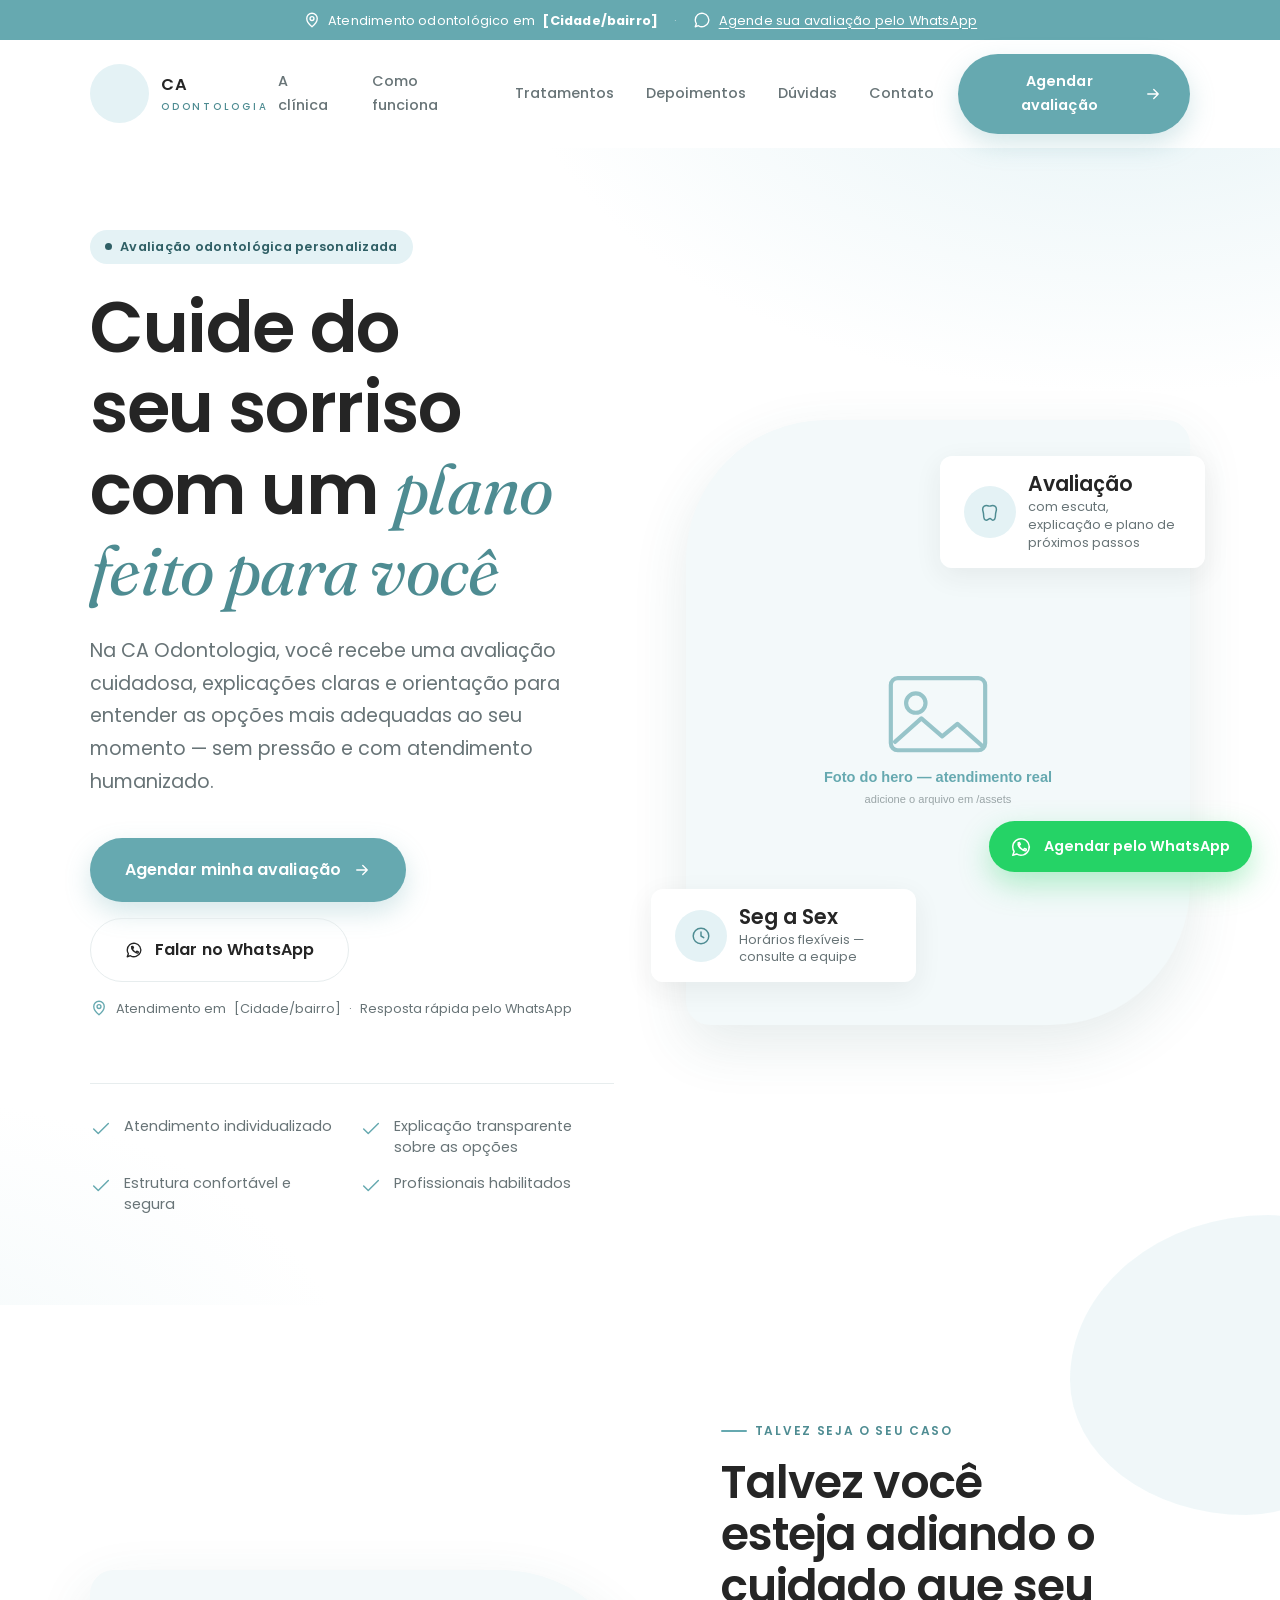
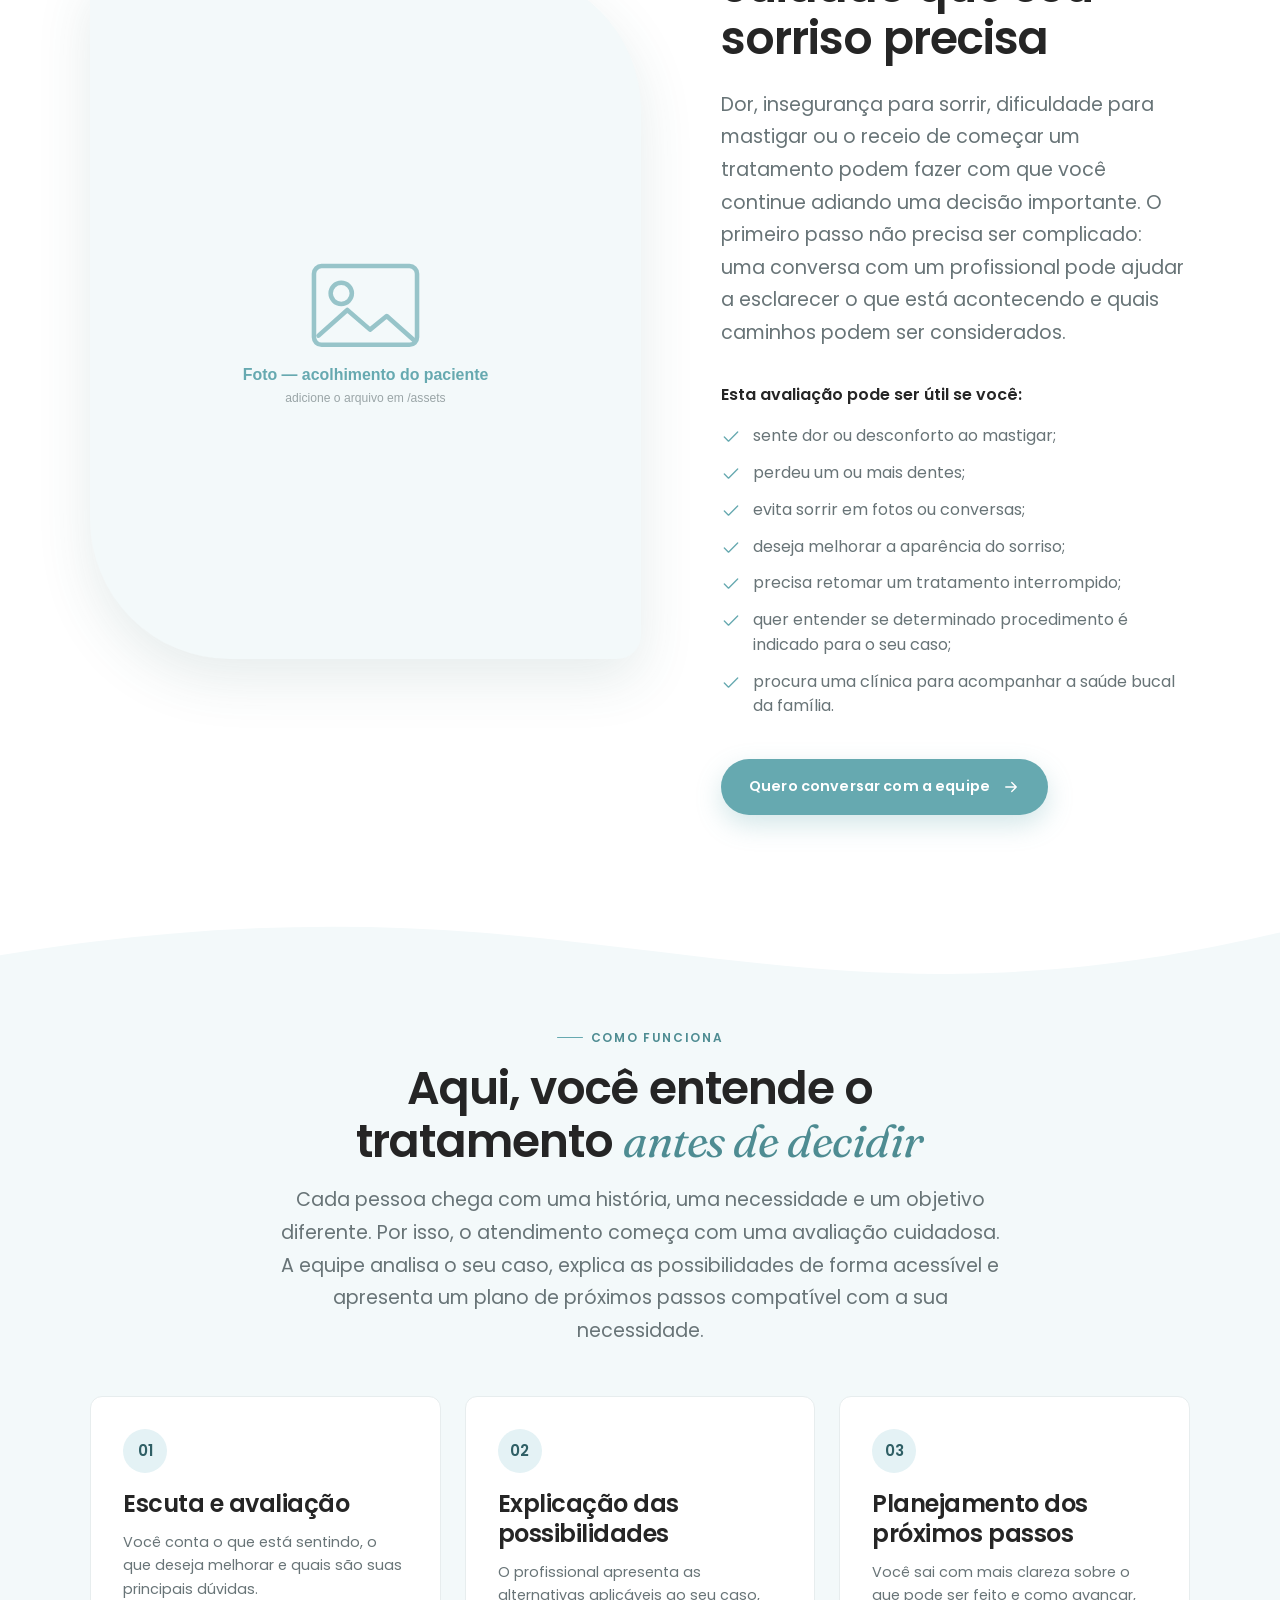
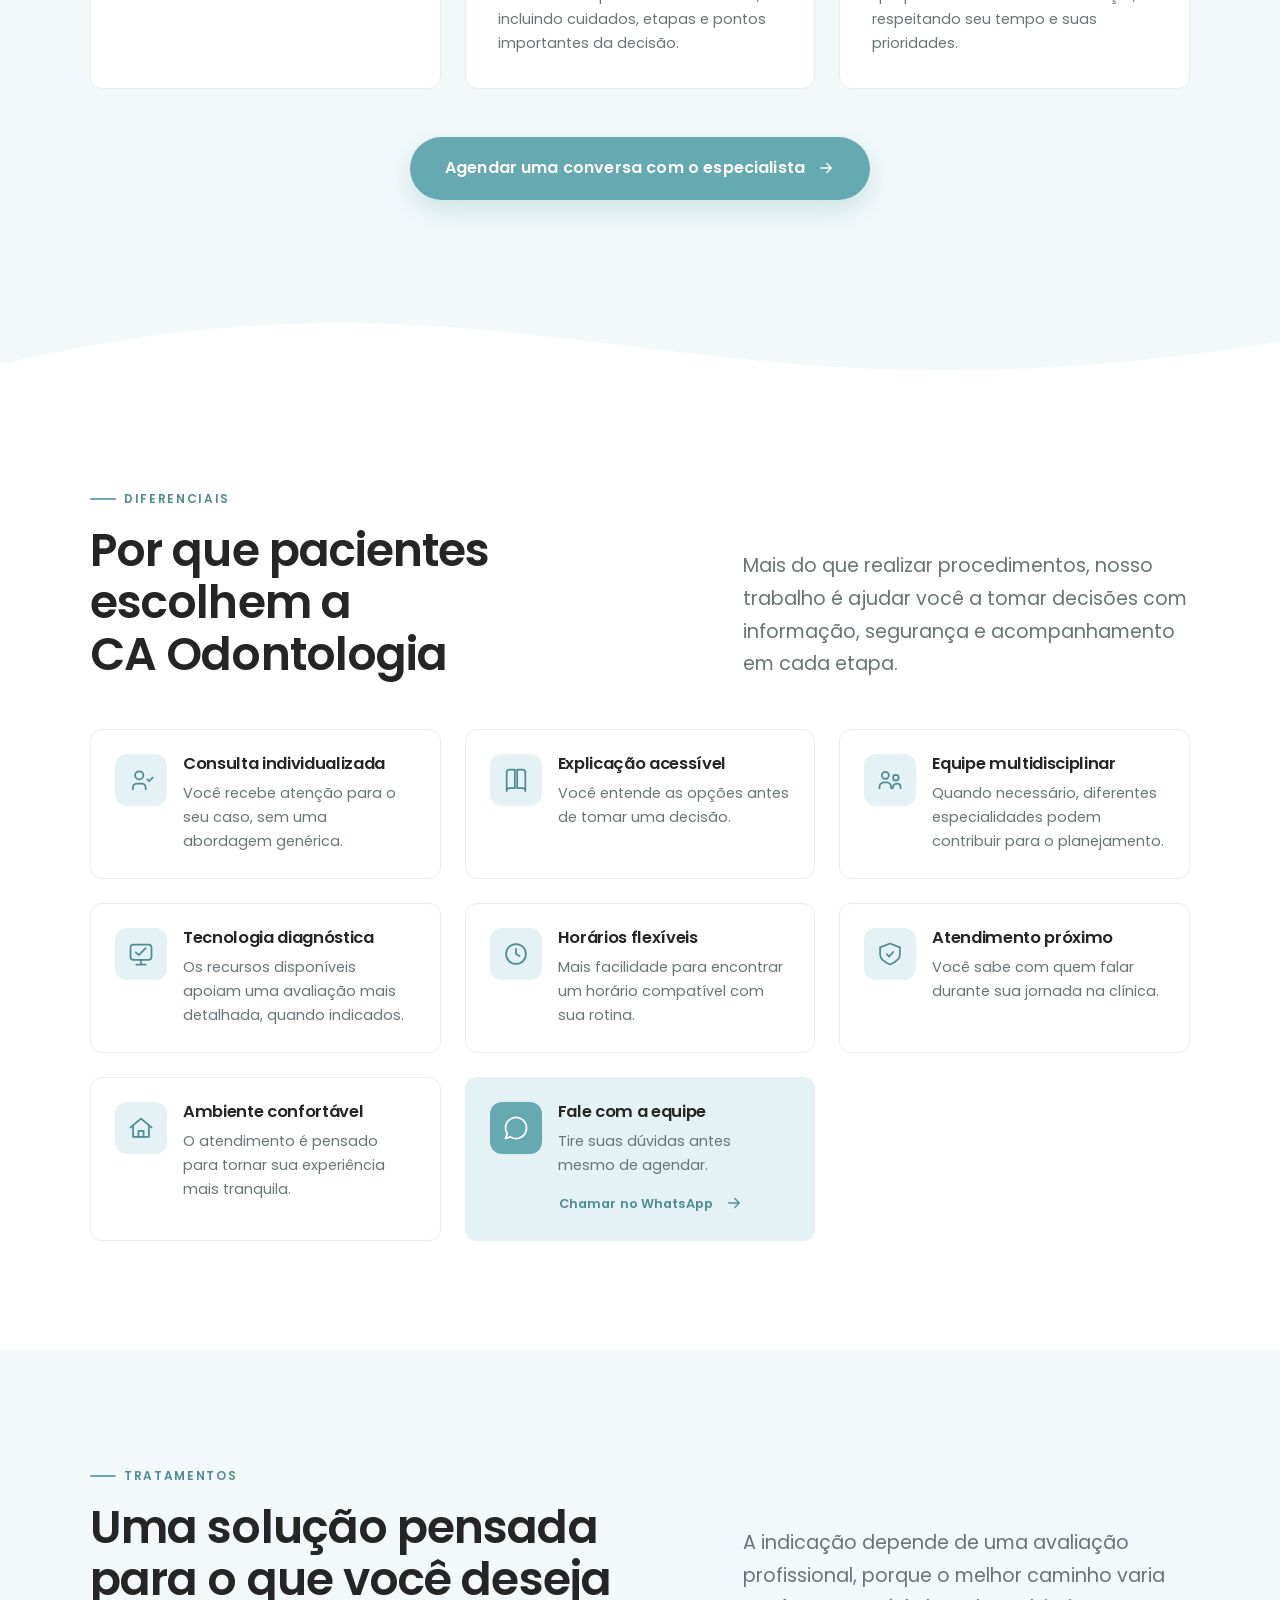
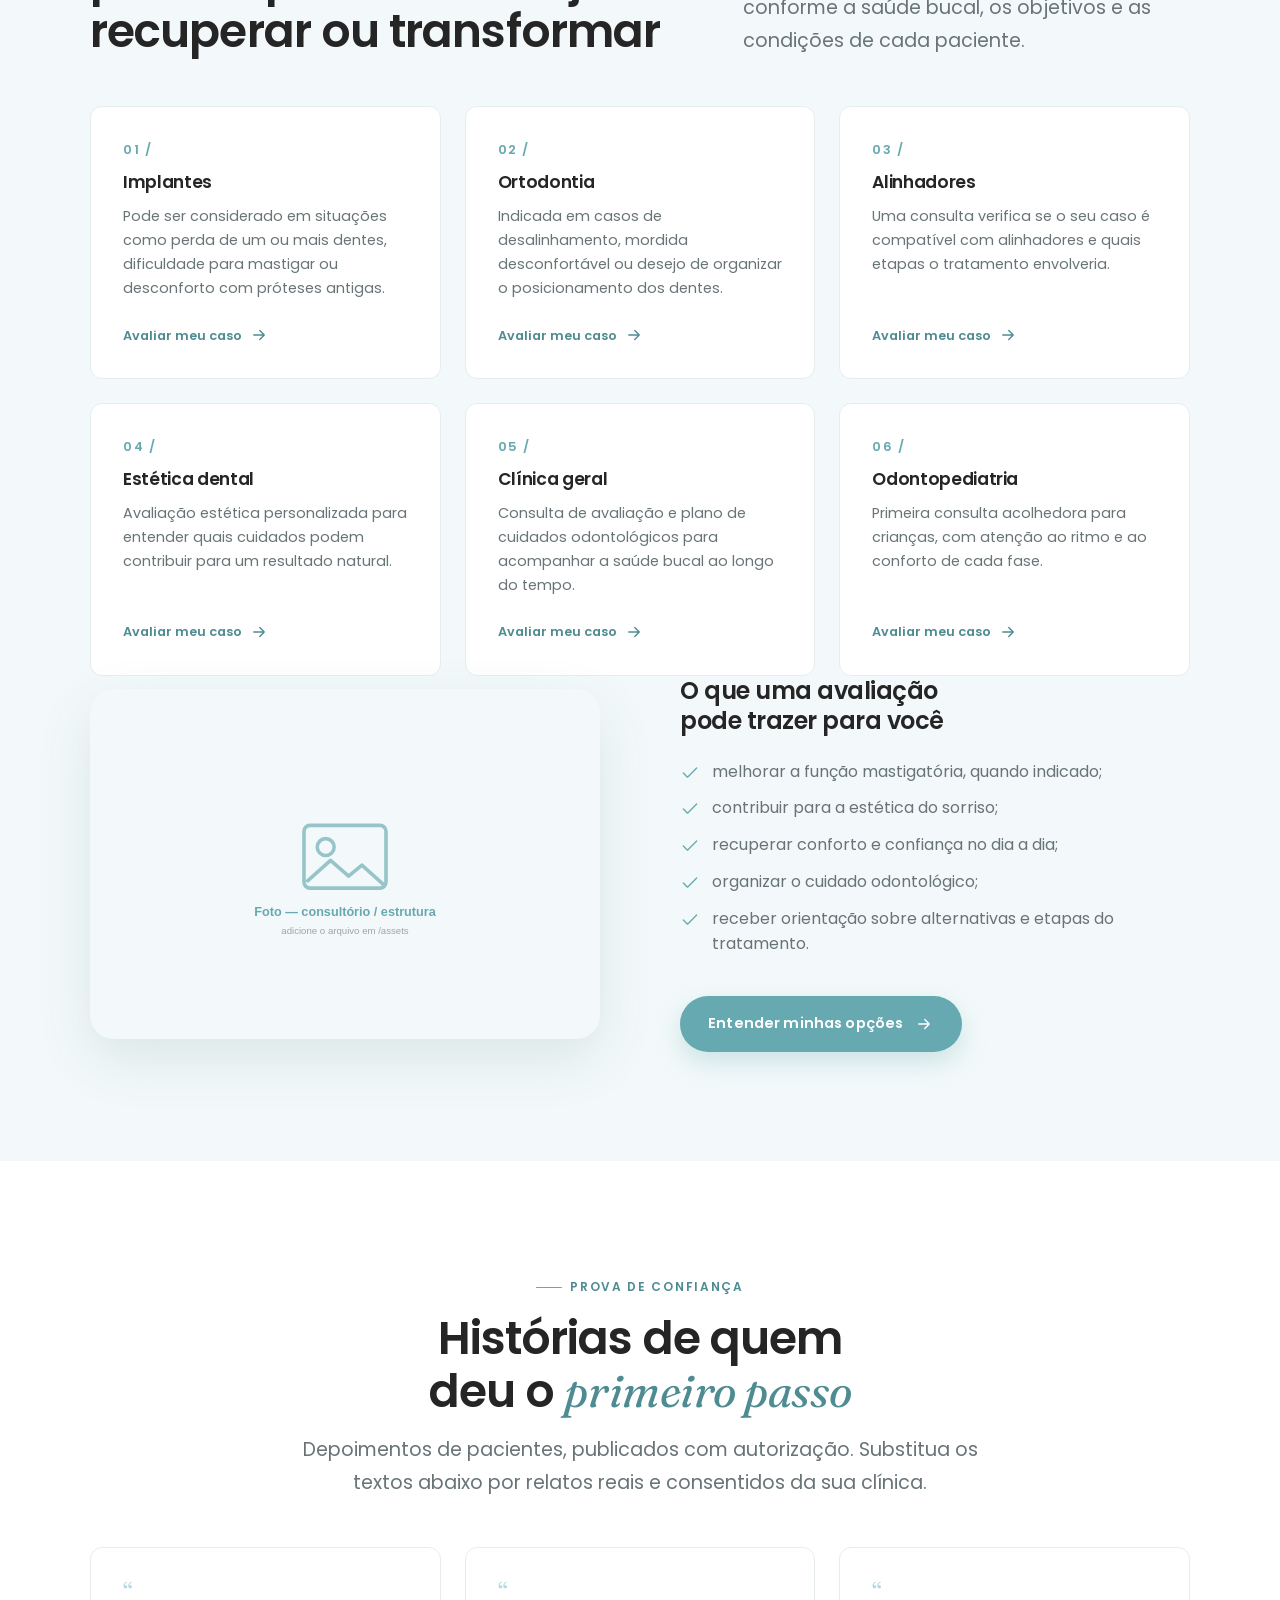
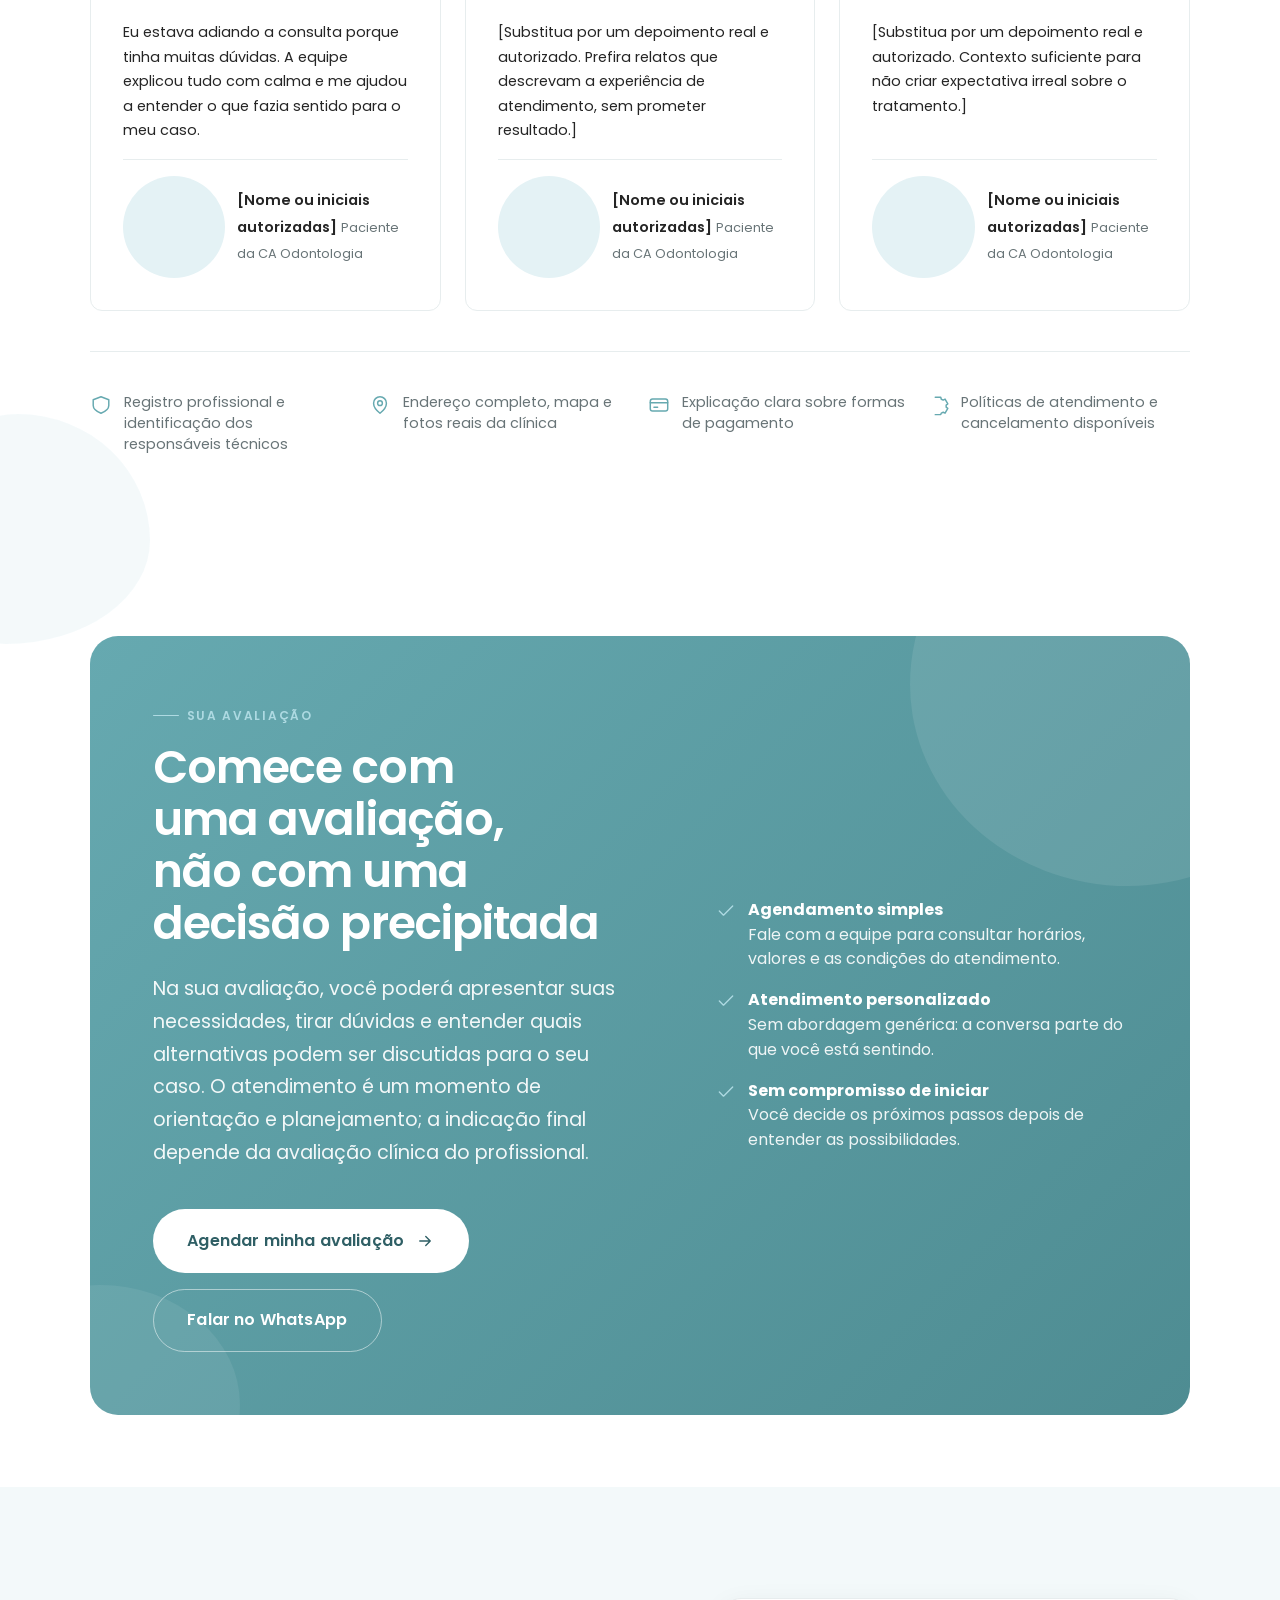
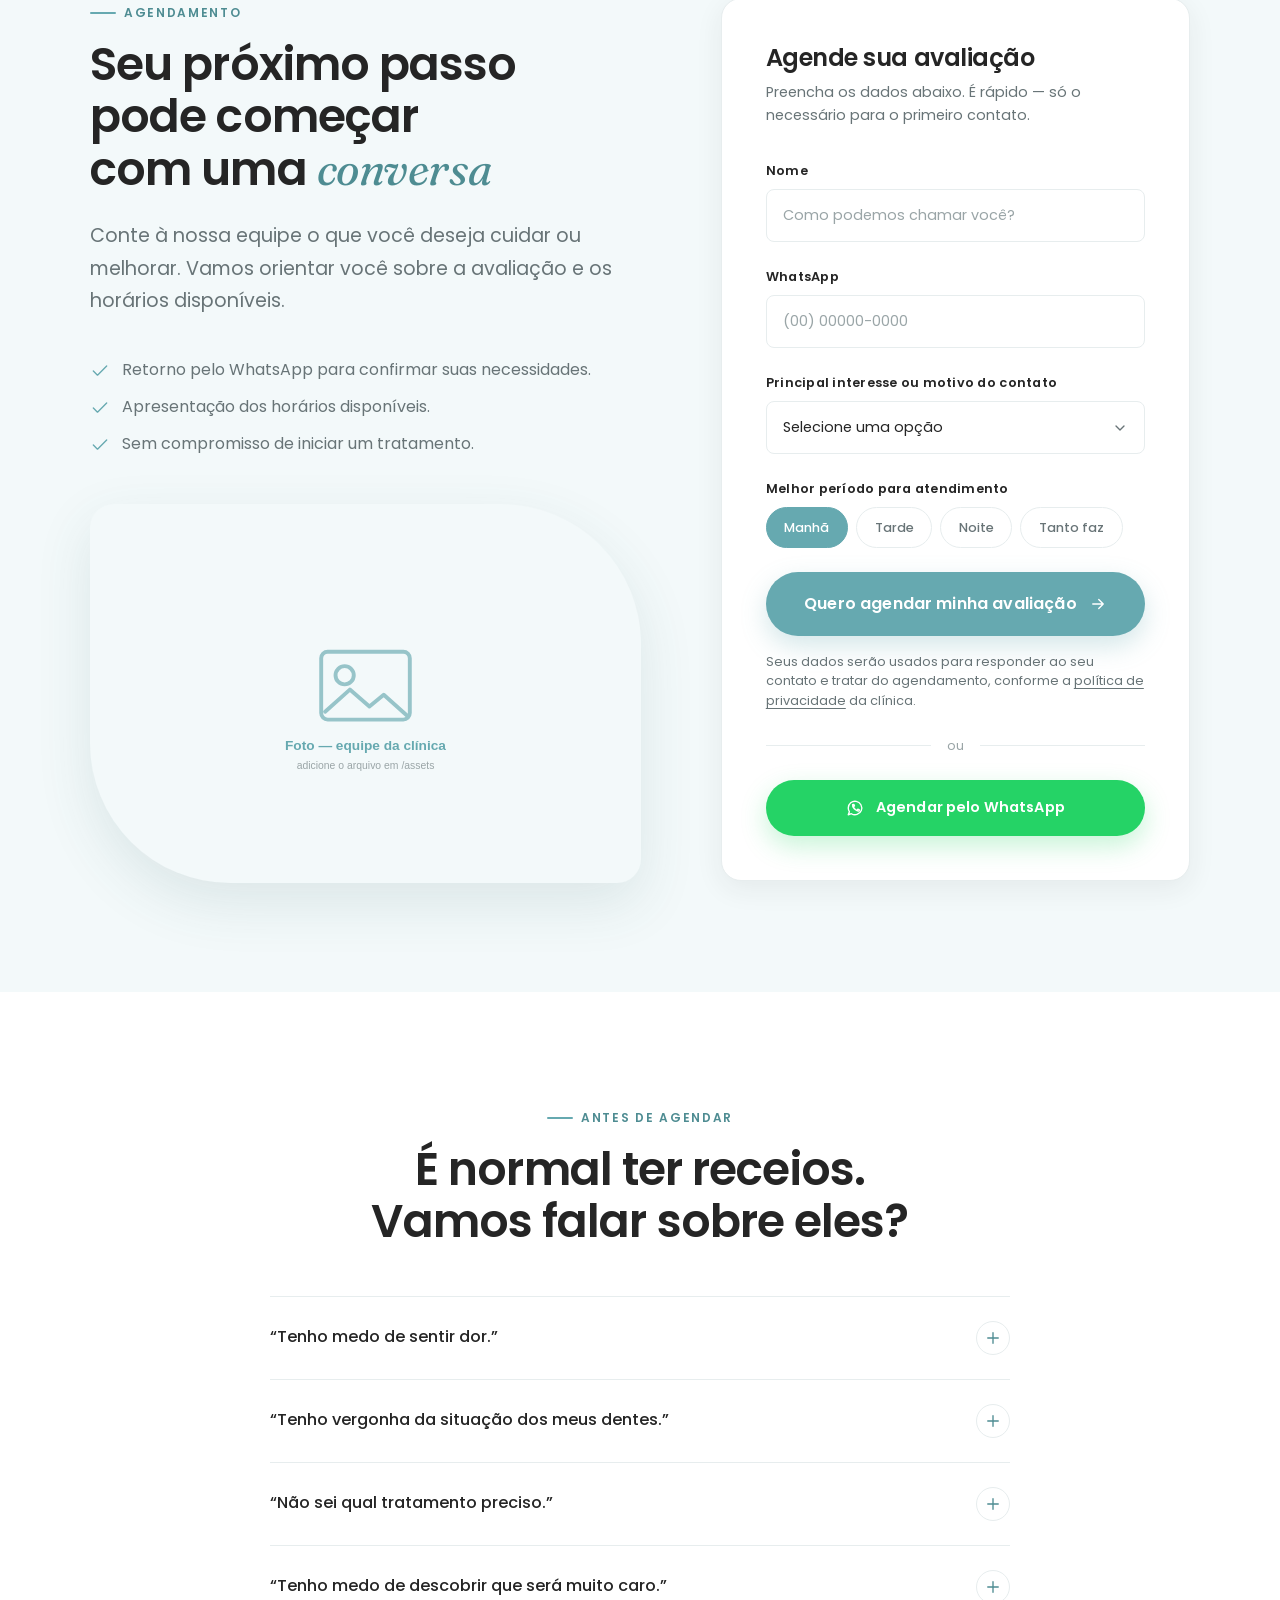
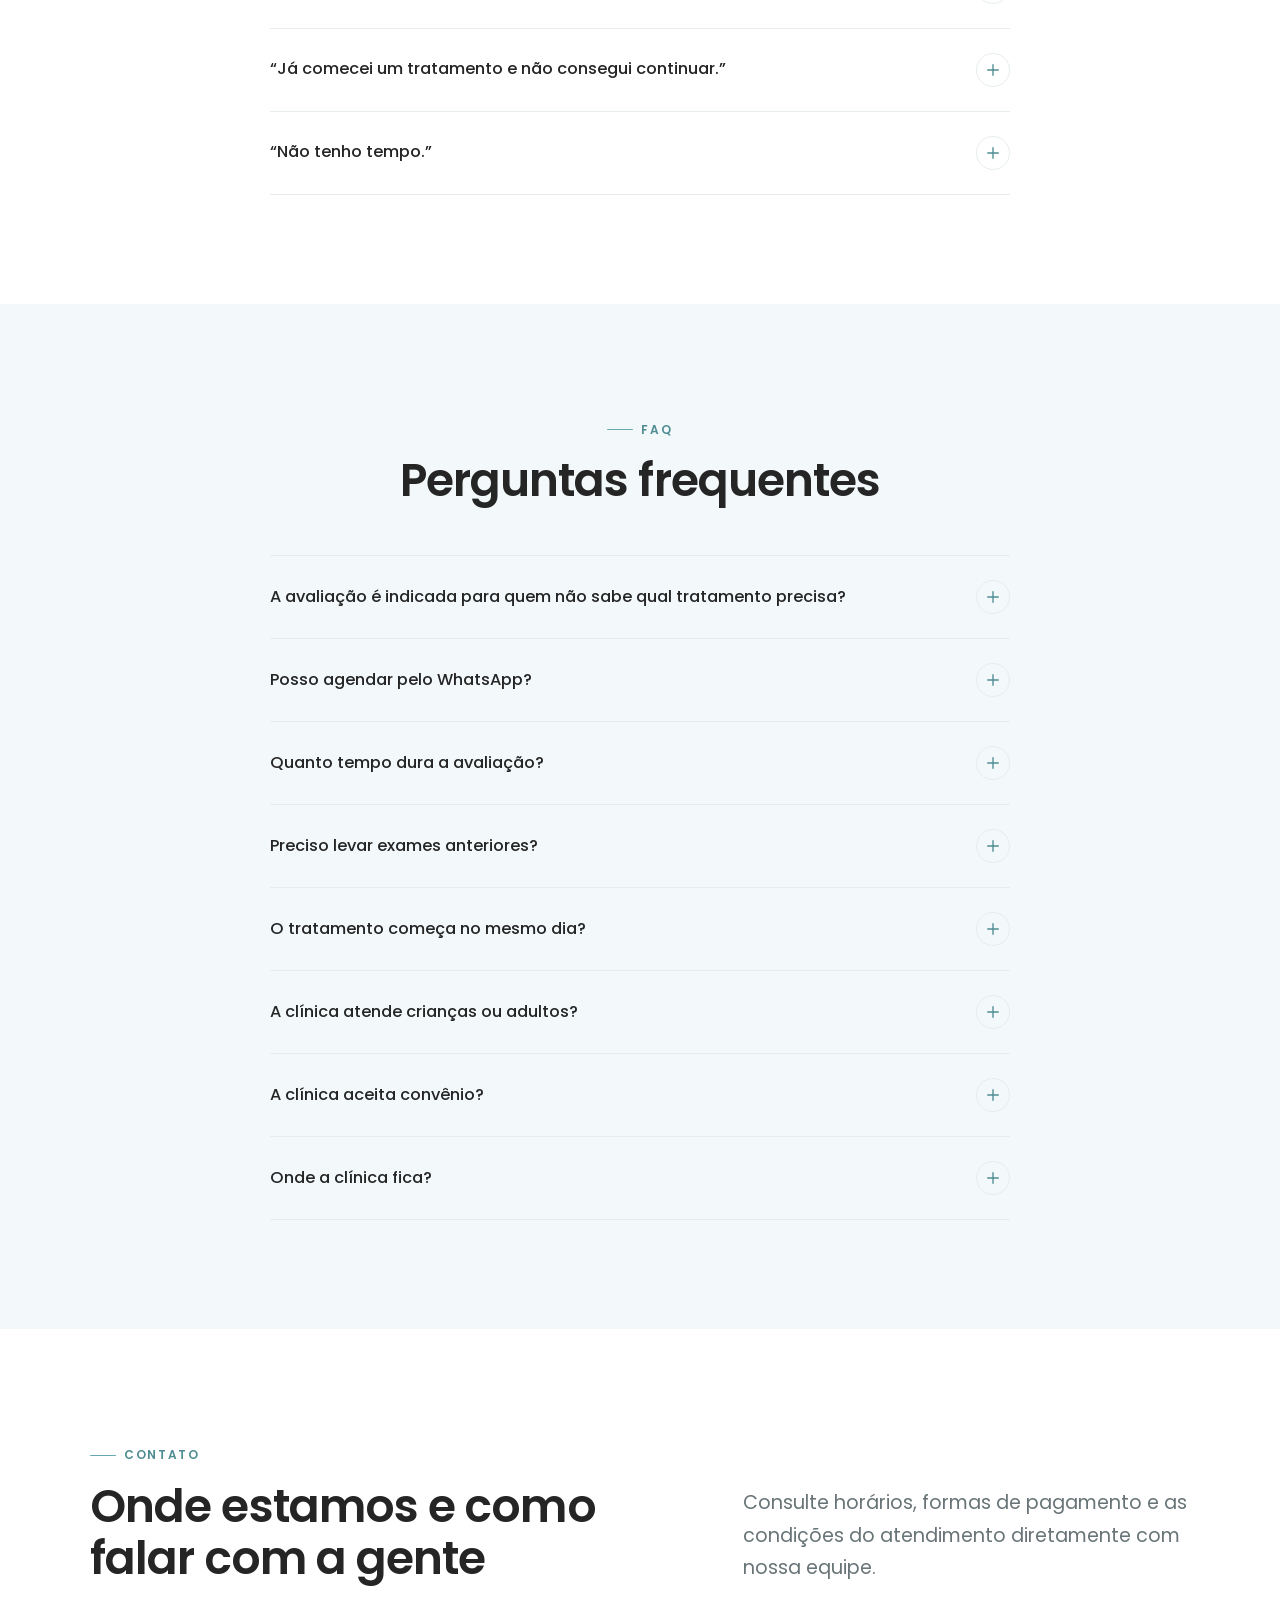
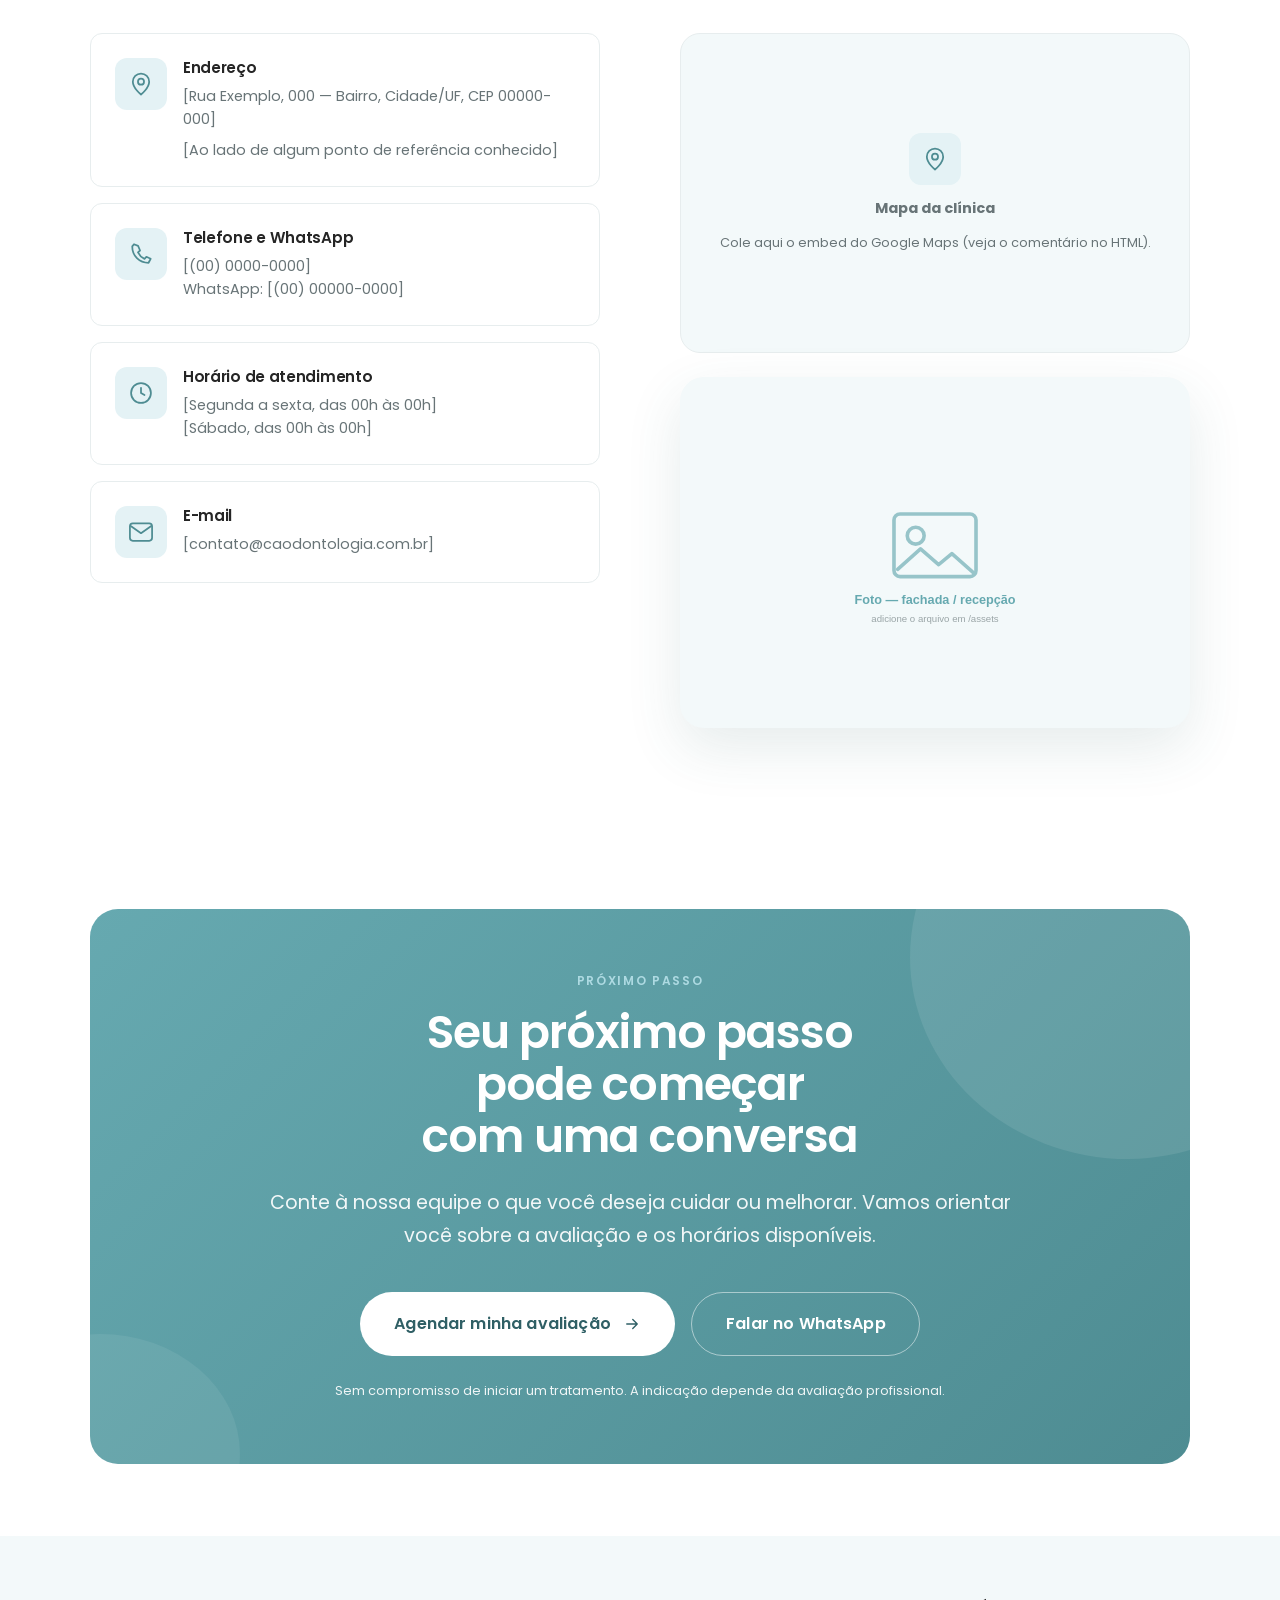
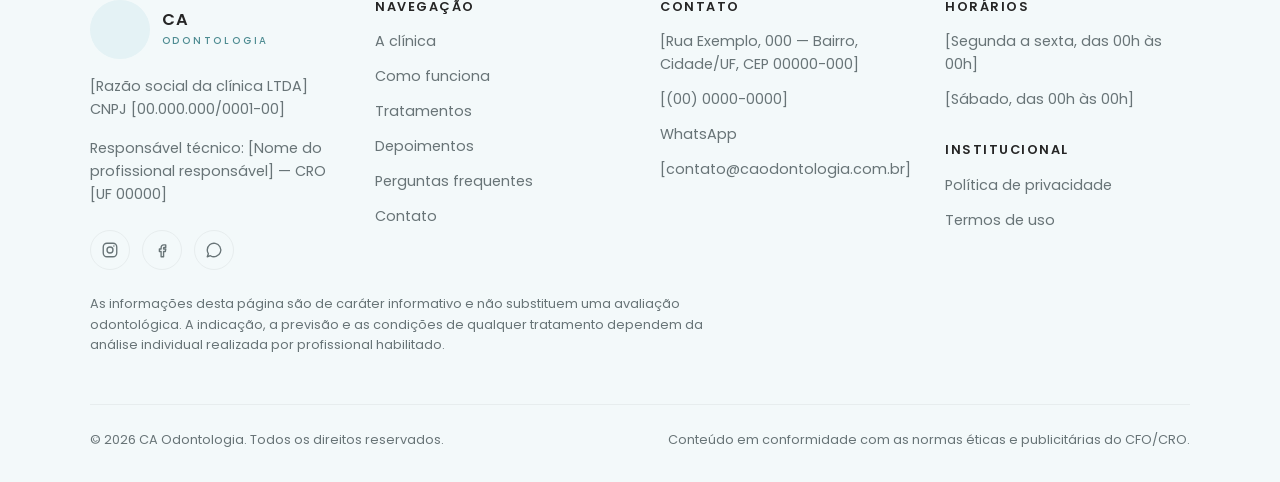
==== index.html @ b7106123 "Cria landing page da CA Odontologia com design system turquesa Landing page de conversão em HTML, CS" ====
<!DOCTYPE html>
<html lang="pt-BR">
<head>
<meta charset="UTF-8">
<meta name="viewport" content="width=device-width, initial-scale=1">
<title>CA Odontologia · Agende sua avaliação odontológica personalizada</title>
<meta name="description" content="Avaliação odontológica personalizada na CA Odontologia. Você recebe explicações claras sobre as possibilidades de tratamento e orientação para os próximos passos, sem pressão e com atendimento humanizado.">
<meta name="theme-color" content="#66A9B0">
<link rel="canonical" href="https://www.caodontologia.com.br/">

<!-- Open Graph -->
<meta property="og:type" content="website">
<meta property="og:locale" content="pt_BR">
<meta property="og:title" content="CA Odontologia · Agende sua avaliação">
<meta property="og:description" content="Uma avaliação cuidadosa, explicações claras e orientação para entender as opções mais adequadas ao seu momento.">
<meta property="og:image" content="assets/img/og-imagem.jpg">

<!-- Ícones do site -->
<link rel="icon" href="assets/logo/favicon.svg" type="image/svg+xml">
<link rel="apple-touch-icon" href="assets/logo/apple-touch-icon.png">

<!-- Tipografia -->
<link rel="preconnect" href="https://fonts.googleapis.com">
<link rel="preconnect" href="https://fonts.gstatic.com" crossorigin>
<link href="https://fonts.googleapis.com/css2?family=Poppins:wght@300;400;500;600;700&family=Fraunces:ital,opsz,wght@1,9..144,300;1,9..144,400&display=swap" rel="stylesheet">

<link rel="stylesheet" href="css/style.css">
</head>
<body>

<a class="sr-only" href="#conteudo">Pular para o conteúdo</a>

<!-- ==========================================================================
     1. BARRA SUPERIOR DE CONFIANÇA
     ========================================================================== -->
<div class="topbar">
  <div class="container topbar__inner">
    <span class="topbar__item">
      <svg class="icon icon--sm" viewBox="0 0 24 24" aria-hidden="true"><path d="M12 21s7-5.6 7-11a7 7 0 1 0-14 0c0 5.4 7 11 7 11Z"/><circle cx="12" cy="10" r="2.6"/></svg>
      Atendimento odontológico em <strong data-cfg="cidade">[Cidade/bairro]</strong>
    </span>
    <span class="topbar__sep" aria-hidden="true">·</span>
    <span class="topbar__item">
      <svg class="icon icon--sm" viewBox="0 0 24 24" aria-hidden="true"><path d="M3 12a9 9 0 1 1 4.2 7.6L3 21l1.5-4.1A8.9 8.9 0 0 1 3 12Z"/></svg>
      <a data-cfg-href="whatsapp" href="#agendar">Agende sua avaliação pelo WhatsApp</a>
    </span>
  </div>
</div>

<!-- ==========================================================================
     2. HEADER
     ========================================================================== -->
<header class="header" id="topo">
  <div class="container header__inner">
    <a class="brand" href="#topo" aria-label="CA Odontologia — início">
      <img class="brand__mark" src="assets/logo/logo-ca-odontologia.png" alt="" width="46" height="46" data-ph="Logo">
      <span>
        <span class="brand__name">CA</span>
        <span class="brand__tag">Odontologia</span>
      </span>
    </a>

    <nav class="nav" aria-label="Navegação principal">
      <a href="#a-clinica">A clínica</a>
      <a href="#como-funciona">Como funciona</a>
      <a href="#tratamentos">Tratamentos</a>
      <a href="#depoimentos">Depoimentos</a>
      <a href="#duvidas">Dúvidas</a>
      <a href="#contato">Contato</a>
    </nav>

    <div class="header__actions">
      <a class="btn btn--primary header__cta" href="#agendar">
        Agendar avaliação
        <svg class="icon icon--sm" viewBox="0 0 24 24" aria-hidden="true"><path d="M5 12h14M13 6l6 6-6 6"/></svg>
      </a>
      <button class="burger" type="button" aria-label="Abrir menu" aria-expanded="false" aria-controls="menu-mobile" data-menu-open>
        <svg class="icon" viewBox="0 0 24 24" aria-hidden="true"><path d="M4 7h16M4 12h16M4 17h11"/></svg>
      </button>
    </div>
  </div>
</header>

<!-- Menu mobile -->
<div class="mobile-menu" id="menu-mobile" role="dialog" aria-modal="true" aria-label="Menu de navegação">
  <div class="mobile-menu__top">
    <span class="brand">
      <img class="brand__mark" src="assets/logo/logo-ca-odontologia.png" alt="" width="46" height="46" data-ph="Logo">
      <span>
        <span class="brand__name">CA</span>
        <span class="brand__tag">Odontologia</span>
      </span>
    </span>
    <button class="mobile-menu__close" type="button" aria-label="Fechar menu" data-menu-close>
      <svg class="icon" viewBox="0 0 24 24" aria-hidden="true"><path d="M6 6l12 12M18 6L6 18"/></svg>
    </button>
  </div>
  <nav aria-label="Navegação mobile">
    <a href="#a-clinica">A clínica</a>
    <a href="#como-funciona">Como funciona</a>
    <a href="#tratamentos">Tratamentos</a>
    <a href="#depoimentos">Depoimentos</a>
    <a href="#duvidas">Dúvidas</a>
    <a href="#contato">Contato</a>
  </nav>
  <div class="mobile-menu__foot">
    <a class="btn btn--primary btn--block" href="#agendar">Agendar minha avaliação</a>
    <a class="btn btn--outline btn--block" data-cfg-href="whatsapp" href="#">Falar no WhatsApp</a>
  </div>
</div>

<main id="conteudo">

<!-- ==========================================================================
     3. HERO
     ========================================================================== -->
<section class="hero">
  <div class="hero__bg" aria-hidden="true"></div>
  <div class="container">
    <div class="hero__grid">

      <div class="hero__copy" data-reveal>
        <span class="pill">
          <span class="pill__dot" aria-hidden="true"></span>
          Avaliação odontológica personalizada
        </span>

        <h1 style="margin-top:var(--sp-5)">
          Cuide do seu sorriso com um <span class="editorial accent">plano feito para você</span>
        </h1>

        <p class="lead hero__sub">
          Na CA Odontologia, você recebe uma avaliação cuidadosa, explicações claras e
          orientação para entender as opções mais adequadas ao seu momento — sem pressão
          e com atendimento humanizado.
        </p>

        <div class="btn-row hero__actions">
          <a class="btn btn--primary btn--lg" href="#agendar">
            Agendar minha avaliação
            <svg class="icon icon--sm" viewBox="0 0 24 24" aria-hidden="true"><path d="M5 12h14M13 6l6 6-6 6"/></svg>
          </a>
          <a class="btn btn--outline btn--lg" data-cfg-href="whatsapp" href="#">
            <svg class="icon icon--sm" viewBox="0 0 24 24" aria-hidden="true"><path d="M3 12a9 9 0 1 1 4.2 7.6L3 21l1.5-4.1A8.9 8.9 0 0 1 3 12Z"/><path d="M8.8 9.2c.3 2.4 3.6 5.7 6 6l1-1.6 2 .9-.4 1.6c-2.9.6-7.7-3.1-8.6-8.6l1.6-.4.9 2-1 1.1"/></svg>
            Falar no WhatsApp
          </a>
        </div>

        <p class="hero__micro">
          <svg class="icon icon--sm" viewBox="0 0 24 24" aria-hidden="true" style="color:var(--c-primary)"><path d="M12 21s7-5.6 7-11a7 7 0 1 0-14 0c0 5.4 7 11 7 11Z"/><circle cx="12" cy="10" r="2.6"/></svg>
          Atendimento em <span data-cfg="cidade">[Cidade/bairro]</span>
          <span aria-hidden="true">·</span>
          Resposta rápida pelo WhatsApp
        </p>

        <ul class="hero__support">
          <li>
            <svg class="icon" viewBox="0 0 24 24" aria-hidden="true"><path d="M20 6 9 17l-5-5"/></svg>
            Atendimento individualizado
          </li>
          <li>
            <svg class="icon" viewBox="0 0 24 24" aria-hidden="true"><path d="M20 6 9 17l-5-5"/></svg>
            Explicação transparente sobre as opções
          </li>
          <li>
            <svg class="icon" viewBox="0 0 24 24" aria-hidden="true"><path d="M20 6 9 17l-5-5"/></svg>
            Estrutura confortável e segura
          </li>
          <li>
            <svg class="icon" viewBox="0 0 24 24" aria-hidden="true"><path d="M20 6 9 17l-5-5"/></svg>
            Profissionais habilitados
          </li>
        </ul>
      </div>

      <div class="hero__media" data-reveal>
        <figure class="photo-card photo-card--organic" style="margin:0">
          <img src="assets/img/hero-atendimento.jpg" alt="Profissional da CA Odontologia durante um atendimento acolhedor" data-ph="Foto do hero — atendimento real" width="900" height="1080">
        </figure>

        <div class="float-card hero__float--tr">
          <span class="icon-badge icon-badge--round" aria-hidden="true">
            <svg class="icon" viewBox="0 0 24 24"><path d="M8 21c-2 0-3-2.4-3-6 0-2.7-1-3.6-1-6a4 4 0 0 1 5.4-3.8 6 6 0 0 0 4.2 0A4 4 0 0 1 19 9c0 2.4-1 3.3-1 6 0 3.6-1 6-3 6-1.4 0-1.8-1.9-3-1.9S9.4 21 8 21Z"/></svg>
          </span>
          <span>
            <span class="float-card__value">Avaliação</span>
            <span class="float-card__label">com escuta, explicação e plano de próximos passos</span>
          </span>
        </div>

        <div class="float-card hero__float--bl">
          <span class="icon-badge icon-badge--round" aria-hidden="true">
            <svg class="icon" viewBox="0 0 24 24"><circle cx="12" cy="12" r="8.5"/><path d="M12 7.5V12l3 1.8"/></svg>
          </span>
          <span>
            <span class="float-card__value" data-cfg="horarioResumo">Seg a Sex</span>
            <span class="float-card__label">Horários flexíveis — consulte a equipe</span>
          </span>
        </div>
      </div>

    </div>
  </div>
</section>

<!-- ==========================================================================
     4. IDENTIFICAÇÃO: fale diretamente com a dor
     ========================================================================== -->
<section class="section" id="a-clinica">
  <span class="blob blob--a" aria-hidden="true"></span>
  <div class="container">
    <div class="split split--text-wide">

      <div class="split__media" data-reveal>
        <figure class="photo-card photo-card--soft photo-card--tall" style="margin:0">
          <img src="assets/img/paciente-acolhimento.jpg" alt="Paciente em conversa acolhedora com a equipe da clínica" data-ph="Foto — acolhimento do paciente" width="800" height="1000">
        </figure>
      </div>

      <div data-reveal>
        <span class="eyebrow">Talvez seja o seu caso</span>
        <h2>Talvez você esteja adiando o cuidado que seu sorriso precisa</h2>
        <p class="lead" style="margin-top:var(--sp-5)">
          Dor, insegurança para sorrir, dificuldade para mastigar ou o receio de começar um
          tratamento podem fazer com que você continue adiando uma decisão importante.
          O primeiro passo não precisa ser complicado: uma conversa com um profissional pode
          ajudar a esclarecer o que está acontecendo e quais caminhos podem ser considerados.
        </p>

        <p style="margin-top:var(--sp-6);font-weight:600">Esta avaliação pode ser útil se você:</p>
        <ul class="checklist" style="margin-top:var(--sp-4)">
          <li><svg class="icon" viewBox="0 0 24 24" aria-hidden="true"><path d="M20 6 9 17l-5-5"/></svg> sente dor ou desconforto ao mastigar;</li>
          <li><svg class="icon" viewBox="0 0 24 24" aria-hidden="true"><path d="M20 6 9 17l-5-5"/></svg> perdeu um ou mais dentes;</li>
          <li><svg class="icon" viewBox="0 0 24 24" aria-hidden="true"><path d="M20 6 9 17l-5-5"/></svg> evita sorrir em fotos ou conversas;</li>
          <li><svg class="icon" viewBox="0 0 24 24" aria-hidden="true"><path d="M20 6 9 17l-5-5"/></svg> deseja melhorar a aparência do sorriso;</li>
          <li><svg class="icon" viewBox="0 0 24 24" aria-hidden="true"><path d="M20 6 9 17l-5-5"/></svg> precisa retomar um tratamento interrompido;</li>
          <li><svg class="icon" viewBox="0 0 24 24" aria-hidden="true"><path d="M20 6 9 17l-5-5"/></svg> quer entender se determinado procedimento é indicado para o seu caso;</li>
          <li><svg class="icon" viewBox="0 0 24 24" aria-hidden="true"><path d="M20 6 9 17l-5-5"/></svg> procura uma clínica para acompanhar a saúde bucal da família.</li>
        </ul>

        <div class="btn-row" style="margin-top:var(--sp-7)">
          <a class="btn btn--primary" href="#agendar">
            Quero conversar com a equipe
            <svg class="icon icon--sm" viewBox="0 0 24 24" aria-hidden="true"><path d="M5 12h14M13 6l6 6-6 6"/></svg>
          </a>
        </div>
      </div>

    </div>
  </div>
</section>

<div class="wave wave--tint" aria-hidden="true">
  <svg viewBox="0 0 1440 90" preserveAspectRatio="none"><path fill="currentColor" d="M0 44c180-38 360-50 540-32s360 62 540 58 300-42 360-58v78H0Z"/></svg>
</div>

<!-- ==========================================================================
     5. MECANISMO: como a clínica ajuda
     ========================================================================== -->
<section class="section section--tint" id="como-funciona" style="padding-top:var(--sp-6)">
  <div class="container">

    <div class="section-head section-head--center" data-reveal>
      <span class="eyebrow">Como funciona</span>
      <h2>Aqui, você entende o tratamento <span class="editorial accent">antes de decidir</span></h2>
      <p class="lead">
        Cada pessoa chega com uma história, uma necessidade e um objetivo diferente. Por isso,
        o atendimento começa com uma avaliação cuidadosa. A equipe analisa o seu caso, explica
        as possibilidades de forma acessível e apresenta um plano de próximos passos compatível
        com a sua necessidade.
      </p>
    </div>

    <ol class="steps" data-reveal>
      <li class="step">
        <span class="step__num">01</span>
        <h3>Escuta e avaliação</h3>
        <p>Você conta o que está sentindo, o que deseja melhorar e quais são suas principais dúvidas.</p>
      </li>
      <li class="step">
        <span class="step__num">02</span>
        <h3>Explicação das possibilidades</h3>
        <p>O profissional apresenta as alternativas aplicáveis ao seu caso, incluindo cuidados, etapas e pontos importantes da decisão.</p>
      </li>
      <li class="step">
        <span class="step__num">03</span>
        <h3>Planejamento dos próximos passos</h3>
        <p>Você sai com mais clareza sobre o que pode ser feito e como avançar, respeitando seu tempo e suas prioridades.</p>
      </li>
    </ol>

    <div class="btn-row" style="justify-content:center;margin-top:var(--sp-8)" data-reveal>
      <a class="btn btn--primary btn--lg" href="#agendar">
        Agendar uma conversa com o especialista
        <svg class="icon icon--sm" viewBox="0 0 24 24" aria-hidden="true"><path d="M5 12h14M13 6l6 6-6 6"/></svg>
      </a>
    </div>

  </div>
</section>

<div class="wave wave--tint wave--flip" aria-hidden="true">
  <svg viewBox="0 0 1440 90" preserveAspectRatio="none"><path fill="currentColor" d="M0 44c180-38 360-50 540-32s360 62 540 58 300-42 360-58v78H0Z"/></svg>
</div>

<!-- ==========================================================================
     6. DIFERENCIAIS
     ========================================================================== -->
<section class="section" id="diferenciais">
  <div class="container">

    <div class="section-head section-head--split" data-reveal>
      <div>
        <span class="eyebrow">Diferenciais</span>
        <h2>Por que pacientes escolhem a CA Odontologia</h2>
      </div>
      <p class="lead">
        Mais do que realizar procedimentos, nosso trabalho é ajudar você a tomar decisões com
        informação, segurança e acompanhamento em cada etapa.
      </p>
    </div>

    <div class="cards cards--3" data-reveal>
      <article class="benefit">
        <span class="icon-badge" aria-hidden="true">
          <svg class="icon icon--lg" viewBox="0 0 24 24"><path d="M16 20v-1.5a3.5 3.5 0 0 0-3.5-3.5h-4A3.5 3.5 0 0 0 5 18.5V20"/><circle cx="10.5" cy="8" r="3.5"/><path d="M17.5 11.5 19 13l3-3"/></svg>
        </span>
        <div class="benefit__body">
          <h3>Consulta individualizada</h3>
          <p>Você recebe atenção para o seu caso, sem uma abordagem genérica.</p>
        </div>
      </article>

      <article class="benefit">
        <span class="icon-badge" aria-hidden="true">
          <svg class="icon icon--lg" viewBox="0 0 24 24"><path d="M4 5.5A2.5 2.5 0 0 1 6.5 3H11v16H6.5A2.5 2.5 0 0 0 4 21.5Z"/><path d="M20 5.5A2.5 2.5 0 0 0 17.5 3H13v16h4.5a2.5 2.5 0 0 1 2.5 2.5Z"/></svg>
        </span>
        <div class="benefit__body">
          <h3>Explicação acessível</h3>
          <p>Você entende as opções antes de tomar uma decisão.</p>
        </div>
      </article>

      <article class="benefit">
        <span class="icon-badge" aria-hidden="true">
          <svg class="icon icon--lg" viewBox="0 0 24 24"><circle cx="8" cy="8" r="3"/><circle cx="17" cy="10" r="2.4"/><path d="M3 19v-1a4 4 0 0 1 4-4h2a4 4 0 0 1 4 4v1"/><path d="M14.5 19v-.6a3.4 3.4 0 0 1 3.4-3.4h.6a2.5 2.5 0 0 1 2.5 2.5V19"/></svg>
        </span>
        <div class="benefit__body">
          <h3>Equipe multidisciplinar</h3>
          <p>Quando necessário, diferentes especialidades podem contribuir para o planejamento.</p>
        </div>
      </article>

      <article class="benefit">
        <span class="icon-badge" aria-hidden="true">
          <svg class="icon icon--lg" viewBox="0 0 24 24"><rect x="3" y="4" width="18" height="13" rx="2.5"/><path d="M8 21h8M12 17v4M7.5 10.5l2.5 2.5 6-6"/></svg>
        </span>
        <div class="benefit__body">
          <h3>Tecnologia diagnóstica</h3>
          <p>Os recursos disponíveis apoiam uma avaliação mais detalhada, quando indicados.</p>
        </div>
      </article>

      <article class="benefit">
        <span class="icon-badge" aria-hidden="true">
          <svg class="icon icon--lg" viewBox="0 0 24 24"><circle cx="12" cy="12" r="8.5"/><path d="M12 7.5V12l3 1.8"/></svg>
        </span>
        <div class="benefit__body">
          <h3>Horários flexíveis</h3>
          <p>Mais facilidade para encontrar um horário compatível com sua rotina.</p>
        </div>
      </article>

      <article class="benefit">
        <span class="icon-badge" aria-hidden="true">
          <svg class="icon icon--lg" viewBox="0 0 24 24"><path d="M20.5 12.5c0 4.4-3.8 6.6-8.5 8.5-4.7-1.9-8.5-4.1-8.5-8.5V6.3l8.5-3.3 8.5 3.3Z"/><path d="M9.2 12.2l2 2 3.6-3.9"/></svg>
        </span>
        <div class="benefit__body">
          <h3>Atendimento próximo</h3>
          <p>Você sabe com quem falar durante sua jornada na clínica.</p>
        </div>
      </article>

      <article class="benefit">
        <span class="icon-badge" aria-hidden="true">
          <svg class="icon icon--lg" viewBox="0 0 24 24"><path d="M3 11.5 12 4l9 7.5"/><path d="M5.2 10v9.5h13.6V10"/><path d="M9.8 19.5v-5h4.4v5"/></svg>
        </span>
        <div class="benefit__body">
          <h3>Ambiente confortável</h3>
          <p>O atendimento é pensado para tornar sua experiência mais tranquila.</p>
        </div>
      </article>

      <article class="benefit" style="background:var(--c-secondary-soft);border-color:transparent">
        <span class="icon-badge icon-badge--solid" aria-hidden="true">
          <svg class="icon icon--lg" viewBox="0 0 24 24"><path d="M3 12a9 9 0 1 1 4.2 7.6L3 21l1.5-4.1A8.9 8.9 0 0 1 3 12Z"/></svg>
        </span>
        <div class="benefit__body">
          <h3>Fale com a equipe</h3>
          <p style="margin-bottom:var(--sp-3)">Tire suas dúvidas antes mesmo de agendar.</p>
          <a class="btn btn--ghost" style="padding:0;font-size:var(--fs-xs)" data-cfg-href="whatsapp" href="#">
            Chamar no WhatsApp
            <svg class="icon icon--sm" viewBox="0 0 24 24" aria-hidden="true"><path d="M5 12h14M13 6l6 6-6 6"/></svg>
          </a>
        </div>
      </article>
    </div>

  </div>
</section>

<!-- ==========================================================================
     7. ESPECIALIDADE / SOLUÇÃO
     ========================================================================== -->
<section class="section section--tint" id="tratamentos">
  <div class="container">

    <div class="section-head section-head--split" data-reveal>
      <div>
        <span class="eyebrow">Tratamentos</span>
        <h2>Uma solução pensada para o que você deseja recuperar ou transformar</h2>
      </div>
      <p class="lead">
        A indicação depende de uma avaliação profissional, porque o melhor caminho varia
        conforme a saúde bucal, os objetivos e as condições de cada paciente.
      </p>
    </div>

    <div class="cards cards--3" data-reveal>
      <article class="treatment">
        <span class="treatment__num">01 /</span>
        <h3>Implantes</h3>
        <p>Pode ser considerado em situações como perda de um ou mais dentes, dificuldade para mastigar ou desconforto com próteses antigas.</p>
        <a class="treatment__link" href="#agendar">Avaliar meu caso
          <svg class="icon icon--sm" viewBox="0 0 24 24" aria-hidden="true"><path d="M5 12h14M13 6l6 6-6 6"/></svg></a>
      </article>

      <article class="treatment">
        <span class="treatment__num">02 /</span>
        <h3>Ortodontia</h3>
        <p>Indicada em casos de desalinhamento, mordida desconfortável ou desejo de organizar o posicionamento dos dentes.</p>
        <a class="treatment__link" href="#agendar">Avaliar meu caso
          <svg class="icon icon--sm" viewBox="0 0 24 24" aria-hidden="true"><path d="M5 12h14M13 6l6 6-6 6"/></svg></a>
      </article>

      <article class="treatment">
        <span class="treatment__num">03 /</span>
        <h3>Alinhadores</h3>
        <p>Uma consulta verifica se o seu caso é compatível com alinhadores e quais etapas o tratamento envolveria.</p>
        <a class="treatment__link" href="#agendar">Avaliar meu caso
          <svg class="icon icon--sm" viewBox="0 0 24 24" aria-hidden="true"><path d="M5 12h14M13 6l6 6-6 6"/></svg></a>
      </article>

      <article class="treatment">
        <span class="treatment__num">04 /</span>
        <h3>Estética dental</h3>
        <p>Avaliação estética personalizada para entender quais cuidados podem contribuir para um resultado natural.</p>
        <a class="treatment__link" href="#agendar">Avaliar meu caso
          <svg class="icon icon--sm" viewBox="0 0 24 24" aria-hidden="true"><path d="M5 12h14M13 6l6 6-6 6"/></svg></a>
      </article>

      <article class="treatment">
        <span class="treatment__num">05 /</span>
        <h3>Clínica geral</h3>
        <p>Consulta de avaliação e plano de cuidados odontológicos para acompanhar a saúde bucal ao longo do tempo.</p>
        <a class="treatment__link" href="#agendar">Avaliar meu caso
          <svg class="icon icon--sm" viewBox="0 0 24 24" aria-hidden="true"><path d="M5 12h14M13 6l6 6-6 6"/></svg></a>
      </article>

      <article class="treatment">
        <span class="treatment__num">06 /</span>
        <h3>Odontopediatria</h3>
        <p>Primeira consulta acolhedora para crianças, com atenção ao ritmo e ao conforto de cada fase.</p>
        <a class="treatment__link" href="#agendar">Avaliar meu caso
          <svg class="icon icon--sm" viewBox="0 0 24 24" aria-hidden="true"><path d="M5 12h14M13 6l6 6-6 6"/></svg></a>
      </article>
    </div>

    <div class="split" style="margin-top:clamp(3rem,2rem+3vw,4.5rem)" data-reveal>
      <div class="split__media">
        <figure class="photo-card photo-card--wide" style="margin:0">
          <img src="assets/img/consultorio.jpg" alt="Consultório da CA Odontologia" data-ph="Foto — consultório / estrutura" width="900" height="620">
        </figure>
      </div>
      <div>
        <h3 style="font-size:var(--fs-h3)">O que uma avaliação pode trazer para você</h3>
        <ul class="checklist" style="margin-top:var(--sp-5)">
          <li><svg class="icon" viewBox="0 0 24 24" aria-hidden="true"><path d="M20 6 9 17l-5-5"/></svg> melhorar a função mastigatória, quando indicado;</li>
          <li><svg class="icon" viewBox="0 0 24 24" aria-hidden="true"><path d="M20 6 9 17l-5-5"/></svg> contribuir para a estética do sorriso;</li>
          <li><svg class="icon" viewBox="0 0 24 24" aria-hidden="true"><path d="M20 6 9 17l-5-5"/></svg> recuperar conforto e confiança no dia a dia;</li>
          <li><svg class="icon" viewBox="0 0 24 24" aria-hidden="true"><path d="M20 6 9 17l-5-5"/></svg> organizar o cuidado odontológico;</li>
          <li><svg class="icon" viewBox="0 0 24 24" aria-hidden="true"><path d="M20 6 9 17l-5-5"/></svg> receber orientação sobre alternativas e etapas do tratamento.</li>
        </ul>
        <div class="btn-row" style="margin-top:var(--sp-7)">
          <a class="btn btn--primary" href="#agendar">
            Entender minhas opções
            <svg class="icon icon--sm" viewBox="0 0 24 24" aria-hidden="true"><path d="M5 12h14M13 6l6 6-6 6"/></svg>
          </a>
        </div>
      </div>
    </div>

  </div>
</section>

<!-- ==========================================================================
     8. PROVA DE CONFIANÇA
     ========================================================================== -->
<section class="section" id="depoimentos">
  <span class="blob blob--b" aria-hidden="true"></span>
  <div class="container">

    <div class="section-head section-head--center" data-reveal>
      <span class="eyebrow">Prova de confiança</span>
      <h2>Histórias de quem deu o <span class="editorial accent">primeiro passo</span></h2>
      <p class="lead">
        Depoimentos de pacientes, publicados com autorização. Substitua os textos abaixo por
        relatos reais e consentidos da sua clínica.
      </p>
    </div>

    <!--
      ATENÇÃO — CONFORMIDADE
      Use de 3 a 5 depoimentos VERDADEIROS, com nome ou iniciais autorizadas.
      Foto apenas com permissão. Não utilize depoimentos inventados, resultados
      garantidos, afirmações absolutas ou avaliações manipuladas.
      Toda comunicação deve respeitar as normas éticas e publicitárias do CFO/CRO.
    -->
    <div class="cards cards--3" data-reveal>
      <figure class="testimonial" style="margin:0">
        <span class="testimonial__quote" aria-hidden="true">“</span>
        <blockquote class="testimonial__text" style="margin:0">
          Eu estava adiando a consulta porque tinha muitas dúvidas. A equipe explicou tudo com
          calma e me ajudou a entender o que fazia sentido para o meu caso.
        </blockquote>
        <figcaption class="testimonial__author">
          <img class="testimonial__avatar" src="assets/img/depoimento-1.jpg" alt="" data-ph="Foto" width="42" height="42">
          <span>
            <span class="testimonial__name">[Nome ou iniciais autorizadas]</span>
            <span class="testimonial__meta">Paciente da CA Odontologia</span>
          </span>
        </figcaption>
      </figure>

      <figure class="testimonial" style="margin:0">
        <span class="testimonial__quote" aria-hidden="true">“</span>
        <blockquote class="testimonial__text" style="margin:0">
          [Substitua por um depoimento real e autorizado. Prefira relatos que descrevam a
          experiência de atendimento, sem prometer resultado.]
        </blockquote>
        <figcaption class="testimonial__author">
          <img class="testimonial__avatar" src="assets/img/depoimento-2.jpg" alt="" data-ph="Foto" width="42" height="42">
          <span>
            <span class="testimonial__name">[Nome ou iniciais autorizadas]</span>
            <span class="testimonial__meta">Paciente da CA Odontologia</span>
          </span>
        </figcaption>
      </figure>

      <figure class="testimonial" style="margin:0">
        <span class="testimonial__quote" aria-hidden="true">“</span>
        <blockquote class="testimonial__text" style="margin:0">
          [Substitua por um depoimento real e autorizado. Contexto suficiente para não criar
          expectativa irreal sobre o tratamento.]
        </blockquote>
        <figcaption class="testimonial__author">
          <img class="testimonial__avatar" src="assets/img/depoimento-3.jpg" alt="" data-ph="Foto" width="42" height="42">
          <span>
            <span class="testimonial__name">[Nome ou iniciais autorizadas]</span>
            <span class="testimonial__meta">Paciente da CA Odontologia</span>
          </span>
        </figcaption>
      </figure>
    </div>

    <ul class="trust-strip" data-reveal>
      <li>
        <svg class="icon" viewBox="0 0 24 24" aria-hidden="true"><path d="M20.5 12.5c0 4.4-3.8 6.6-8.5 8.5-4.7-1.9-8.5-4.1-8.5-8.5V6.3l8.5-3.3 8.5 3.3Z"/></svg>
        Registro profissional e identificação dos responsáveis técnicos
      </li>
      <li>
        <svg class="icon" viewBox="0 0 24 24" aria-hidden="true"><path d="M12 21s7-5.6 7-11a7 7 0 1 0-14 0c0 5.4 7 11 7 11Z"/><circle cx="12" cy="10" r="2.6"/></svg>
        Endereço completo, mapa e fotos reais da clínica
      </li>
      <li>
        <svg class="icon" viewBox="0 0 24 24" aria-hidden="true"><rect x="2.5" y="5.5" width="19" height="13" rx="2.5"/><path d="M2.5 9.5h19M6.5 14.5h4"/></svg>
        Explicação clara sobre formas de pagamento
      </li>
      <li>
        <svg class="icon" viewBox="0 0 24 24" aria-hidden="true"><path d="M9 3.5h6l.6 2.2 2.1.9 2-1 3 5.2-1.8 1.3v2.3l1.8 1.3-3 5.2-2-1-2.1.9L15 22.5H9"/></svg>
        Políticas de atendimento e cancelamento disponíveis
      </li>
    </ul>

  </div>
</section>

<!-- ==========================================================================
     9. OFERTA E REDUÇÃO DE RISCO
     ========================================================================== -->
<section class="section section--tight">
  <div class="container">
    <div class="block-primary" data-reveal>
      <div class="split split--text-wide" style="align-items:center">
        <div>
          <span class="eyebrow eyebrow--light">Sua avaliação</span>
          <h2>Comece com uma avaliação, não com uma decisão precipitada</h2>
          <p class="lead" style="margin-top:var(--sp-5)">
            Na sua avaliação, você poderá apresentar suas necessidades, tirar dúvidas e entender
            quais alternativas podem ser discutidas para o seu caso. O atendimento é um momento
            de orientação e planejamento; a indicação final depende da avaliação clínica do
            profissional.
          </p>
          <div class="btn-row" style="margin-top:var(--sp-7)">
            <a class="btn btn--light btn--lg" href="#agendar">
              Agendar minha avaliação
              <svg class="icon icon--sm" viewBox="0 0 24 24" aria-hidden="true"><path d="M5 12h14M13 6l6 6-6 6"/></svg>
            </a>
            <a class="btn btn--on-dark-outline btn--lg" data-cfg-href="whatsapp" href="#">Falar no WhatsApp</a>
          </div>
        </div>

        <div>
          <ul class="checklist" style="gap:var(--sp-4)">
            <li>
              <svg class="icon" viewBox="0 0 24 24" aria-hidden="true"><path d="M20 6 9 17l-5-5"/></svg>
              <span><strong style="color:#fff">Agendamento simples</strong><br>Fale com a equipe para consultar horários, valores e as condições do atendimento.</span>
            </li>
            <li>
              <svg class="icon" viewBox="0 0 24 24" aria-hidden="true"><path d="M20 6 9 17l-5-5"/></svg>
              <span><strong style="color:#fff">Atendimento personalizado</strong><br>Sem abordagem genérica: a conversa parte do que você está sentindo.</span>
            </li>
            <li>
              <svg class="icon" viewBox="0 0 24 24" aria-hidden="true"><path d="M20 6 9 17l-5-5"/></svg>
              <span><strong style="color:#fff">Sem compromisso de iniciar</strong><br>Você decide os próximos passos depois de entender as possibilidades.</span>
            </li>
          </ul>
        </div>
      </div>
    </div>
  </div>
</section>

<!-- ==========================================================================
     10. FORMULÁRIO DE CONVERSÃO
     ========================================================================== -->
<section class="section section--tint" id="agendar">
  <div class="container">
    <div class="split split--text-wide">

      <div data-reveal>
        <span class="eyebrow">Agendamento</span>
        <h2>Seu próximo passo pode começar com uma <span class="editorial accent">conversa</span></h2>
        <p class="lead" style="margin-top:var(--sp-5)">
          Conte à nossa equipe o que você deseja cuidar ou melhorar. Vamos orientar você sobre
          a avaliação e os horários disponíveis.
        </p>

        <ul class="checklist" style="margin-top:var(--sp-7)">
          <li><svg class="icon" viewBox="0 0 24 24" aria-hidden="true"><path d="M20 6 9 17l-5-5"/></svg> Retorno pelo WhatsApp para confirmar suas necessidades.</li>
          <li><svg class="icon" viewBox="0 0 24 24" aria-hidden="true"><path d="M20 6 9 17l-5-5"/></svg> Apresentação dos horários disponíveis.</li>
          <li><svg class="icon" viewBox="0 0 24 24" aria-hidden="true"><path d="M20 6 9 17l-5-5"/></svg> Sem compromisso de iniciar um tratamento.</li>
        </ul>

        <figure class="photo-card photo-card--soft photo-card--wide" style="margin:var(--sp-8) 0 0">
          <img src="assets/img/equipe.jpg" alt="Equipe da CA Odontologia" data-ph="Foto — equipe da clínica" width="900" height="620">
        </figure>
      </div>

      <div class="form-wrap" id="formWrap" data-reveal>
        <div class="form-body">
          <h3 style="margin-bottom:var(--sp-2)">Agende sua avaliação</h3>
          <p class="small muted" style="margin-bottom:var(--sp-6)">
            Preencha os dados abaixo. É rápido — só o necessário para o primeiro contato.
          </p>

          <form id="formAgendamento" novalidate>
            <div class="field">
              <label for="nome">Nome</label>
              <input type="text" id="nome" name="nome" placeholder="Como podemos chamar você?" autocomplete="name" required>
              <span class="field__error">Confira seu nome para que possamos retornar corretamente.</span>
            </div>

            <div class="field">
              <label for="whatsapp">WhatsApp</label>
              <input type="tel" id="whatsapp" name="whatsapp" placeholder="(00) 00000-0000" autocomplete="tel" inputmode="tel" required>
              <span class="field__error">Confira seu número de WhatsApp com DDD.</span>
            </div>

            <div class="field">
              <label for="interesse">Principal interesse ou motivo do contato</label>
              <select id="interesse" name="interesse" required>
                <option value="" selected disabled>Selecione uma opção</option>
                <option>Avaliação geral / não sei qual tratamento preciso</option>
                <option>Implantes</option>
                <option>Ortodontia</option>
                <option>Alinhadores</option>
                <option>Estética dental</option>
                <option>Odontopediatria</option>
                <option>Dor ou urgência</option>
                <option>Retomar um tratamento interrompido</option>
              </select>
              <span class="field__error">Selecione o motivo do contato.</span>
            </div>

            <div class="field">
              <label id="labelPeriodo">Melhor período para atendimento</label>
              <div class="choice-row" role="radiogroup" aria-labelledby="labelPeriodo">
                <label class="choice"><input type="radio" name="periodo" value="Manhã" checked><span>Manhã</span></label>
                <label class="choice"><input type="radio" name="periodo" value="Tarde"><span>Tarde</span></label>
                <label class="choice"><input type="radio" name="periodo" value="Noite"><span>Noite</span></label>
                <label class="choice"><input type="radio" name="periodo" value="Tanto faz"><span>Tanto faz</span></label>
              </div>
            </div>

            <button class="btn btn--primary btn--block btn--lg" type="submit">
              Quero agendar minha avaliação
              <svg class="icon icon--sm" viewBox="0 0 24 24" aria-hidden="true"><path d="M5 12h14M13 6l6 6-6 6"/></svg>
            </button>

            <p class="form-note">
              Seus dados serão usados para responder ao seu contato e tratar do agendamento,
              conforme a <a href="politica-de-privacidade.html" style="text-decoration:underline;text-underline-offset:3px">política de privacidade</a> da clínica.
            </p>
          </form>

          <div class="form-divider">ou</div>

          <a class="btn btn--wa btn--block" data-cfg-href="whatsapp" href="#">
            <svg class="icon icon--sm" viewBox="0 0 24 24" aria-hidden="true"><path d="M3 12a9 9 0 1 1 4.2 7.6L3 21l1.5-4.1A8.9 8.9 0 0 1 3 12Z"/><path d="M8.8 9.2c.3 2.4 3.6 5.7 6 6l1-1.6 2 .9-.4 1.6c-2.9.6-7.7-3.1-8.6-8.6l1.6-.4.9 2-1 1.1"/></svg>
            Agendar pelo WhatsApp
          </a>
        </div>

        <div class="form-success" id="formSuccess" role="status" aria-live="polite">
          <span class="icon-badge icon-badge--round icon-badge--solid" aria-hidden="true">
            <svg class="icon icon--lg" viewBox="0 0 24 24"><path d="M20 6 9 17l-5-5"/></svg>
          </span>
          <h3>Recebemos seu contato.</h3>
          <p class="muted small" style="margin-top:var(--sp-4);max-width:44ch;margin-inline:auto">
            Nossa equipe vai falar com você pelo WhatsApp para confirmar suas necessidades e
            apresentar os horários disponíveis. Se preferir, clique abaixo para iniciar a
            conversa agora.
          </p>
          <a class="btn btn--wa" id="successWa" href="#" style="margin-top:var(--sp-6)" target="_blank" rel="noopener">
            <svg class="icon icon--sm" viewBox="0 0 24 24" aria-hidden="true"><path d="M3 12a9 9 0 1 1 4.2 7.6L3 21l1.5-4.1A8.9 8.9 0 0 1 3 12Z"/></svg>
            Falar no WhatsApp
          </a>
        </div>
      </div>

    </div>
  </div>
</section>

<!-- ==========================================================================
     11. OBJEÇÕES
     ========================================================================== -->
<section class="section" id="objecoes">
  <div class="container container--narrow">

    <div class="section-head section-head--center" data-reveal>
      <span class="eyebrow">Antes de agendar</span>
      <h2>É normal ter receios. Vamos falar sobre eles?</h2>
    </div>

    <div class="accordion" data-accordion data-reveal>
      <div class="accordion__item">
        <h3 style="margin:0">
          <button class="accordion__trigger" type="button" aria-expanded="false">
            <span>“Tenho medo de sentir dor.”</span>
            <span class="accordion__icon" aria-hidden="true"><svg class="icon icon--sm" viewBox="0 0 24 24"><path d="M12 5v14M5 12h14"/></svg></span>
          </button>
        </h3>
        <div class="accordion__panel"><div><p>
          É comum ter essa preocupação. Durante a avaliação, você poderá conversar sobre seu
          receio e entender como o atendimento é planejado para o seu caso. A conduta depende
          da avaliação profissional.
        </p></div></div>
      </div>

      <div class="accordion__item">
        <h3 style="margin:0">
          <button class="accordion__trigger" type="button" aria-expanded="false">
            <span>“Tenho vergonha da situação dos meus dentes.”</span>
            <span class="accordion__icon" aria-hidden="true"><svg class="icon icon--sm" viewBox="0 0 24 24"><path d="M12 5v14M5 12h14"/></svg></span>
          </button>
        </h3>
        <div class="accordion__panel"><div><p>
          Você não precisa se sentir julgado. Nosso papel é ouvir sua história e ajudar a
          encontrar caminhos possíveis com respeito e discrição.
        </p></div></div>
      </div>

      <div class="accordion__item">
        <h3 style="margin:0">
          <button class="accordion__trigger" type="button" aria-expanded="false">
            <span>“Não sei qual tratamento preciso.”</span>
            <span class="accordion__icon" aria-hidden="true"><svg class="icon icon--sm" viewBox="0 0 24 24"><path d="M12 5v14M5 12h14"/></svg></span>
          </button>
        </h3>
        <div class="accordion__panel"><div><p>
          Você não precisa chegar com um diagnóstico pronto. A avaliação serve justamente para
          entender a necessidade e explicar as possibilidades.
        </p></div></div>
      </div>

      <div class="accordion__item">
        <h3 style="margin:0">
          <button class="accordion__trigger" type="button" aria-expanded="false">
            <span>“Tenho medo de descobrir que será muito caro.”</span>
            <span class="accordion__icon" aria-hidden="true"><svg class="icon icon--sm" viewBox="0 0 24 24"><path d="M12 5v14M5 12h14"/></svg></span>
          </button>
        </h3>
        <div class="accordion__panel"><div><p>
          Antes de iniciar qualquer procedimento, converse com a equipe sobre as alternativas,
          etapas e condições disponíveis para o seu caso.
        </p></div></div>
      </div>

      <div class="accordion__item">
        <h3 style="margin:0">
          <button class="accordion__trigger" type="button" aria-expanded="false">
            <span>“Já comecei um tratamento e não consegui continuar.”</span>
            <span class="accordion__icon" aria-hidden="true"><svg class="icon icon--sm" viewBox="0 0 24 24"><path d="M12 5v14M5 12h14"/></svg></span>
          </button>
        </h3>
        <div class="accordion__panel"><div><p>
          Podemos avaliar sua situação atual, entender o que aconteceu e orientar os próximos
          passos possíveis.
        </p></div></div>
      </div>

      <div class="accordion__item">
        <h3 style="margin:0">
          <button class="accordion__trigger" type="button" aria-expanded="false">
            <span>“Não tenho tempo.”</span>
            <span class="accordion__icon" aria-hidden="true"><svg class="icon icon--sm" viewBox="0 0 24 24"><path d="M12 5v14M5 12h14"/></svg></span>
          </button>
        </h3>
        <div class="accordion__panel"><div><p>
          Consulte nossa equipe sobre os horários disponíveis e encontre uma opção compatível
          com a sua rotina.
        </p></div></div>
      </div>
    </div>

  </div>
</section>

<!-- ==========================================================================
     12. FAQ
     ========================================================================== -->
<section class="section section--tint" id="duvidas">
  <div class="container container--narrow">

    <div class="section-head section-head--center" data-reveal>
      <span class="eyebrow">FAQ</span>
      <h2>Perguntas frequentes</h2>
    </div>

    <div class="accordion" data-accordion data-reveal>
      <div class="accordion__item">
        <h3 style="margin:0">
          <button class="accordion__trigger" type="button" aria-expanded="false">
            <span>A avaliação é indicada para quem não sabe qual tratamento precisa?</span>
            <span class="accordion__icon" aria-hidden="true"><svg class="icon icon--sm" viewBox="0 0 24 24"><path d="M12 5v14M5 12h14"/></svg></span>
          </button>
        </h3>
        <div class="accordion__panel"><div><p>
          Sim. A avaliação ajuda o profissional a entender suas necessidades, ouvir seus
          objetivos e explicar as possibilidades aplicáveis ao seu caso.
        </p></div></div>
      </div>

      <div class="accordion__item">
        <h3 style="margin:0">
          <button class="accordion__trigger" type="button" aria-expanded="false">
            <span>Posso agendar pelo WhatsApp?</span>
            <span class="accordion__icon" aria-hidden="true"><svg class="icon icon--sm" viewBox="0 0 24 24"><path d="M12 5v14M5 12h14"/></svg></span>
          </button>
        </h3>
        <div class="accordion__panel"><div><p>
          Sim. Clique no botão de agendamento e envie seus dados para que a equipe possa
          responder e consultar os horários disponíveis.
        </p></div></div>
      </div>

      <div class="accordion__item">
        <h3 style="margin:0">
          <button class="accordion__trigger" type="button" aria-expanded="false">
            <span>Quanto tempo dura a avaliação?</span>
            <span class="accordion__icon" aria-hidden="true"><svg class="icon icon--sm" viewBox="0 0 24 24"><path d="M12 5v14M5 12h14"/></svg></span>
          </button>
        </h3>
        <div class="accordion__panel"><div><p>
          A duração pode variar conforme o motivo da consulta e a complexidade do caso. A equipe
          informa os detalhes no momento do agendamento.
        </p></div></div>
      </div>

      <div class="accordion__item">
        <h3 style="margin:0">
          <button class="accordion__trigger" type="button" aria-expanded="false">
            <span>Preciso levar exames anteriores?</span>
            <span class="accordion__icon" aria-hidden="true"><svg class="icon icon--sm" viewBox="0 0 24 24"><path d="M12 5v14M5 12h14"/></svg></span>
          </button>
        </h3>
        <div class="accordion__panel"><div><p>
          Se você tiver exames ou documentos odontológicos recentes, leve-os ou informe a
          equipe. O profissional avaliará se são úteis para o atendimento.
        </p></div></div>
      </div>

      <div class="accordion__item">
        <h3 style="margin:0">
          <button class="accordion__trigger" type="button" aria-expanded="false">
            <span>O tratamento começa no mesmo dia?</span>
            <span class="accordion__icon" aria-hidden="true"><svg class="icon icon--sm" viewBox="0 0 24 24"><path d="M12 5v14M5 12h14"/></svg></span>
          </button>
        </h3>
        <div class="accordion__panel"><div><p>
          Isso depende da avaliação, da indicação profissional e da sua decisão. O primeiro
          passo é entender o caso e as opções disponíveis.
        </p></div></div>
      </div>

      <div class="accordion__item">
        <h3 style="margin:0">
          <button class="accordion__trigger" type="button" aria-expanded="false">
            <span>A clínica atende crianças ou adultos?</span>
            <span class="accordion__icon" aria-hidden="true"><svg class="icon icon--sm" viewBox="0 0 24 24"><path d="M12 5v14M5 12h14"/></svg></span>
          </button>
        </h3>
        <div class="accordion__panel"><div><p>
          A CA Odontologia atende <span data-cfg="publico">[público atendido]</span>. Confirme
          com a equipe se o serviço que você procura está disponível.
        </p></div></div>
      </div>

      <div class="accordion__item">
        <h3 style="margin:0">
          <button class="accordion__trigger" type="button" aria-expanded="false">
            <span>A clínica aceita convênio?</span>
            <span class="accordion__icon" aria-hidden="true"><svg class="icon icon--sm" viewBox="0 0 24 24"><path d="M12 5v14M5 12h14"/></svg></span>
          </button>
        </h3>
        <div class="accordion__panel"><div><p>
          A clínica atende <span data-cfg="convenios">[informação verdadeira sobre convênios]</span>.
          Consulte a equipe para confirmar cobertura, condições e procedimentos.
        </p></div></div>
      </div>

      <div class="accordion__item">
        <h3 style="margin:0">
          <button class="accordion__trigger" type="button" aria-expanded="false">
            <span>Onde a clínica fica?</span>
            <span class="accordion__icon" aria-hidden="true"><svg class="icon icon--sm" viewBox="0 0 24 24"><path d="M12 5v14M5 12h14"/></svg></span>
          </button>
        </h3>
        <div class="accordion__panel"><div><p>
          Estamos em <span data-cfg="endereco">[endereço completo]</span>. Consulte o mapa e as
          orientações de acesso na <a href="#contato" style="text-decoration:underline;text-underline-offset:3px">seção de contato</a>.
        </p></div></div>
      </div>
    </div>

  </div>
</section>

<!-- ==========================================================================
     13. LOCALIZAÇÃO E CONTATO
     ========================================================================== -->
<section class="section" id="contato">
  <div class="container">

    <div class="section-head section-head--split" data-reveal>
      <div>
        <span class="eyebrow">Contato</span>
        <h2>Onde estamos e como falar com a gente</h2>
      </div>
      <p class="lead">
        Consulte horários, formas de pagamento e as condições do atendimento diretamente com
        nossa equipe.
      </p>
    </div>

    <div class="split" style="align-items:start" data-reveal>
      <div class="grid" style="gap:var(--sp-4)">
        <div class="contact-card">
          <span class="icon-badge" aria-hidden="true">
            <svg class="icon icon--lg" viewBox="0 0 24 24"><path d="M12 21s7-5.6 7-11a7 7 0 1 0-14 0c0 5.4 7 11 7 11Z"/><circle cx="12" cy="10" r="2.6"/></svg>
          </span>
          <div>
            <h3>Endereço</h3>
            <p data-cfg="endereco">[Endereço completo, número, bairro, cidade/UF]</p>
            <p class="xs" style="margin-top:var(--sp-2)" data-cfg="referencia">[Ponto de referência]</p>
          </div>
        </div>

        <div class="contact-card">
          <span class="icon-badge" aria-hidden="true">
            <svg class="icon icon--lg" viewBox="0 0 24 24"><path d="M4.5 5.5c0 8 6 14 14 14l1.8-3.4-3.7-1.7-1.6 1.8a12 12 0 0 1-5.6-5.6l1.8-1.6L9.5 5 6 3.6Z"/></svg>
          </span>
          <div>
            <h3>Telefone e WhatsApp</h3>
            <p><a data-cfg-href="tel" data-cfg="telefone" href="#">[(00) 0000-0000]</a></p>
            <p><a data-cfg-href="whatsapp" href="#">WhatsApp: <span data-cfg="whatsappDisplay">[(00) 00000-0000]</span></a></p>
          </div>
        </div>

        <div class="contact-card">
          <span class="icon-badge" aria-hidden="true">
            <svg class="icon icon--lg" viewBox="0 0 24 24"><circle cx="12" cy="12" r="8.5"/><path d="M12 7.5V12l3 1.8"/></svg>
          </span>
          <div>
            <h3>Horário de atendimento</h3>
            <p data-cfg="horarioSemana">[Segunda a sexta, das 00h às 00h]</p>
            <p data-cfg="horarioSabado">[Sábado, das 00h às 00h]</p>
          </div>
        </div>

        <div class="contact-card">
          <span class="icon-badge" aria-hidden="true">
            <svg class="icon icon--lg" viewBox="0 0 24 24"><rect x="2.5" y="4.5" width="19" height="15" rx="2.5"/><path d="m3.5 7 8.5 6 8.5-6"/></svg>
          </span>
          <div>
            <h3>E-mail</h3>
            <p><a data-cfg-href="email" data-cfg="email" href="#">[contato@suaclinica.com.br]</a></p>
          </div>
        </div>
      </div>

      <div>
        <!--
          MAPA: substitua o src do iframe abaixo pelo embed do Google Maps da clínica.
          Google Maps → Compartilhar → Incorporar um mapa → copie o valor de src.
        -->
        <div class="map-frame" id="mapFrame">
          <div class="map-placeholder">
            <span class="icon-badge" aria-hidden="true">
              <svg class="icon icon--lg" viewBox="0 0 24 24"><path d="M12 21s7-5.6 7-11a7 7 0 1 0-14 0c0 5.4 7 11 7 11Z"/><circle cx="12" cy="10" r="2.6"/></svg>
            </span>
            <strong>Mapa da clínica</strong>
            <span class="xs">Cole aqui o embed do Google Maps (veja o comentário no HTML).</span>
          </div>
        </div>

        <figure class="photo-card photo-card--wide" style="margin:var(--sp-5) 0 0">
          <img src="assets/img/fachada.jpg" alt="Fachada da CA Odontologia" data-ph="Foto — fachada / recepção" width="900" height="620">
        </figure>
      </div>
    </div>

  </div>
</section>

<!-- ==========================================================================
     14. CTA FINAL
     ========================================================================== -->
<section class="section section--tight">
  <div class="container">
    <div class="block-primary final-cta" data-reveal>
      <span class="eyebrow eyebrow--light eyebrow--plain" style="justify-content:center;display:flex">Próximo passo</span>
      <h2>Seu próximo passo pode começar com uma conversa</h2>
      <p class="lead">
        Conte à nossa equipe o que você deseja cuidar ou melhorar. Vamos orientar você sobre a
        avaliação e os horários disponíveis.
      </p>
      <div class="btn-row">
        <a class="btn btn--light btn--lg" href="#agendar">
          Agendar minha avaliação
          <svg class="icon icon--sm" viewBox="0 0 24 24" aria-hidden="true"><path d="M5 12h14M13 6l6 6-6 6"/></svg>
        </a>
        <a class="btn btn--on-dark-outline btn--lg" data-cfg-href="whatsapp" href="#">Falar no WhatsApp</a>
      </div>
      <p class="final-cta__micro">
        Sem compromisso de iniciar um tratamento. A indicação depende da avaliação profissional.
      </p>
    </div>
  </div>
</section>

</main>

<!-- ==========================================================================
     15. RODAPÉ
     ========================================================================== -->
<footer class="footer">
  <div class="container">
    <div class="footer__grid">

      <div class="footer__brand">
        <span class="brand" style="margin-bottom:var(--sp-4)">
          <img class="brand__mark" src="assets/logo/logo-ca-odontologia.png" alt="" width="46" height="46" data-ph="Logo">
          <span>
            <span class="brand__name">CA</span>
            <span class="brand__tag">Odontologia</span>
          </span>
        </span>
        <p class="small">
          <span data-cfg="razaoSocial">[Razão social da clínica]</span><br>
          CNPJ <span data-cfg="cnpj">[00.000.000/0001-00]</span>
        </p>
        <p class="small" style="margin-top:var(--sp-3)">
          Responsável técnico: <span data-cfg="responsavelTecnico">[Nome do profissional]</span> —
          CRO <span data-cfg="cro">[UF 00000]</span>
        </p>
        <div class="social">
          <a data-cfg-href="instagram" href="#" aria-label="Instagram da clínica">
            <svg class="icon icon--sm" viewBox="0 0 24 24"><rect x="3" y="3" width="18" height="18" rx="5"/><circle cx="12" cy="12" r="4"/><circle cx="17.2" cy="6.8" r="1" fill="currentColor" stroke="none"/></svg>
          </a>
          <a data-cfg-href="facebook" href="#" aria-label="Facebook da clínica">
            <svg class="icon icon--sm" viewBox="0 0 24 24"><path d="M14.5 8.5H17V5.2h-2.6c-2.2 0-3.6 1.5-3.6 3.8v1.7H8.5v3.3h2.3V21h3.3v-7h2.4l.5-3.3h-2.9V9.4c0-.6.2-.9.9-.9Z"/></svg>
          </a>
          <a data-cfg-href="whatsapp" href="#" aria-label="WhatsApp da clínica">
            <svg class="icon icon--sm" viewBox="0 0 24 24"><path d="M3 12a9 9 0 1 1 4.2 7.6L3 21l1.5-4.1A8.9 8.9 0 0 1 3 12Z"/></svg>
          </a>
        </div>
      </div>

      <div>
        <h4>Navegação</h4>
        <ul>
          <li><a href="#a-clinica">A clínica</a></li>
          <li><a href="#como-funciona">Como funciona</a></li>
          <li><a href="#tratamentos">Tratamentos</a></li>
          <li><a href="#depoimentos">Depoimentos</a></li>
          <li><a href="#duvidas">Perguntas frequentes</a></li>
          <li><a href="#contato">Contato</a></li>
        </ul>
      </div>

      <div>
        <h4>Contato</h4>
        <ul>
          <li data-cfg="endereco">[Endereço completo]</li>
          <li><a data-cfg-href="tel" data-cfg="telefone" href="#">[(00) 0000-0000]</a></li>
          <li><a data-cfg-href="whatsapp" href="#">WhatsApp</a></li>
          <li><a data-cfg-href="email" data-cfg="email" href="#">[contato@suaclinica.com.br]</a></li>
        </ul>
      </div>

      <div>
        <h4>Horários</h4>
        <ul>
          <li data-cfg="horarioSemana">[Segunda a sexta, das 00h às 00h]</li>
          <li data-cfg="horarioSabado">[Sábado, das 00h às 00h]</li>
        </ul>
        <h4 style="margin-top:var(--sp-6)">Institucional</h4>
        <ul>
          <li><a href="politica-de-privacidade.html">Política de privacidade</a></li>
          <li><a href="termos-de-uso.html">Termos de uso</a></li>
        </ul>
      </div>

    </div>

    <p class="footer__disclaimer">
      As informações desta página são de caráter informativo e não substituem uma avaliação
      odontológica. A indicação, a previsão e as condições de qualquer tratamento dependem da
      análise individual realizada por profissional habilitado.
    </p>

    <div class="footer__legal">
      <span>© <span id="anoAtual">2026</span> CA Odontologia. Todos os direitos reservados.</span>
      <span>Conteúdo em conformidade com as normas éticas e publicitárias do CFO/CRO.</span>
    </div>
  </div>
</footer>

<!-- WhatsApp flutuante -->
<a class="wa-float" data-cfg-href="whatsapp" href="#" aria-label="Agendar pelo WhatsApp">
  <svg class="icon" viewBox="0 0 24 24" aria-hidden="true"><path d="M3 12a9 9 0 1 1 4.2 7.6L3 21l1.5-4.1A8.9 8.9 0 0 1 3 12Z"/><path d="M8.8 9.2c.3 2.4 3.6 5.7 6 6l1-1.6 2 .9-.4 1.6c-2.9.6-7.7-3.1-8.6-8.6l1.6-.4.9 2-1 1.1"/></svg>
  <span class="wa-float__label">Agendar pelo WhatsApp</span>
</a>

<!-- Dados estruturados -->
<script type="application/ld+json">
{
  "@context": "https://schema.org",
  "@type": "Dentist",
  "name": "CA Odontologia",
  "description": "Clínica odontológica com avaliação personalizada, explicações claras sobre as possibilidades de tratamento e atendimento humanizado.",
  "url": "https://www.caodontologia.com.br/",
  "image": "assets/img/fachada.jpg",
  "telephone": "[+55 00 00000-0000]",
  "address": {
    "@type": "PostalAddress",
    "streetAddress": "[Rua, número]",
    "addressLocality": "[Cidade]",
    "addressRegion": "[UF]",
    "postalCode": "[00000-000]",
    "addressCountry": "BR"
  },
  "openingHours": ["Mo-Fr 00:00-00:00", "Sa 00:00-00:00"],
  "priceRange": "$$"
}
</script>

<script src="js/config.js"></script>
<script src="js/main.js"></script>
</body>
</html>
---- css/style.css ----
/* ==========================================================================
   CA ODONTOLOGIA — Design System
   Branco + turquesa + tipografia limpa + fotografia clínica + formas orgânicas
   ========================================================================== */

/* --------------------------------------------------------------------------
   1. TOKENS
   -------------------------------------------------------------------------- */
:root {
  /* Cor */
  --c-primary:        #66A9B0;
  --c-primary-dark:   #4E8C92;
  --c-primary-deep:   #2F5F65;
  --c-secondary:      #AEDAE2;
  --c-secondary-soft: #E4F2F5;
  --c-secondary-mist: #F3F9FA;
  --c-bg:             #FFFFFF;
  --c-text:           #252525;
  --c-gray:           #687477;
  --c-gray-light:     #9AA5A7;
  --c-line:           #E7EDEE;
  --c-cream:          #F7F5F0;

  /* Tipografia */
  --font-sans: 'Poppins', 'Montserrat', -apple-system, BlinkMacSystemFont, 'Segoe UI', Roboto, sans-serif;
  --font-serif: 'Fraunces', 'Playfair Display', Georgia, 'Times New Roman', serif;

  --fs-display: clamp(2.4rem, 1.35rem + 4.4vw, 4.4rem);
  --fs-h1:      clamp(2.1rem, 1.3rem + 3.4vw, 3.5rem);
  --fs-h2:      clamp(1.8rem, 1.25rem + 2.4vw, 2.85rem);
  --fs-h3:      clamp(1.2rem, 1.05rem + 0.7vw, 1.5rem);
  --fs-lead:    clamp(1.02rem, 0.96rem + 0.35vw, 1.2rem);
  --fs-body:    1rem;
  --fs-sm:      0.9rem;
  --fs-xs:      0.8rem;
  --fs-label:   0.75rem;

  /* Espaço */
  --sp-1: 0.25rem;  --sp-2: 0.5rem;   --sp-3: 0.75rem;  --sp-4: 1rem;
  --sp-5: 1.5rem;   --sp-6: 2rem;     --sp-7: 2.5rem;   --sp-8: 3rem;
  --sp-9: 4rem;     --sp-10: 5rem;    --sp-11: 6.5rem;  --sp-12: 8rem;

  --section-y: clamp(3.5rem, 2rem + 6vw, 7.5rem);
  --container: 1180px;
  --container-narrow: 820px;
  --gutter: clamp(1.25rem, 0.7rem + 2.4vw, 2.5rem);

  /* Forma */
  --r-sm:   8px;
  --r-md:   12px;
  --r-lg:   20px;
  --r-xl:   28px;
  --r-pill: 999px;
  --r-photo: 24px;

  /* Elevação — sempre suave, nunca pesada */
  --sh-sm: 0 2px 8px rgba(37, 37, 37, 0.04);
  --sh-md: 0 8px 28px rgba(37, 37, 37, 0.07);
  --sh-lg: 0 20px 55px rgba(47, 95, 101, 0.12);
  --sh-primary: 0 10px 26px rgba(102, 169, 176, 0.28);

  /* Movimento */
  --ease: cubic-bezier(0.22, 0.61, 0.36, 1);
  --t-fast: 0.18s var(--ease);
  --t: 0.32s var(--ease);
}

/* --------------------------------------------------------------------------
   2. RESET / BASE
   -------------------------------------------------------------------------- */
*, *::before, *::after { box-sizing: border-box; }

html {
  -webkit-text-size-adjust: 100%;
  scroll-behavior: smooth;
  scroll-padding-top: 92px;
}

body {
  margin: 0;
  background: var(--c-bg);
  color: var(--c-text);
  font-family: var(--font-sans);
  font-size: var(--fs-body);
  font-weight: 400;
  line-height: 1.65;
  -webkit-font-smoothing: antialiased;
  -moz-osx-font-smoothing: grayscale;
  overflow-x: hidden;
}

h1, h2, h3, h4 {
  margin: 0;
  font-weight: 600;
  line-height: 1.14;
  letter-spacing: -0.02em;
  color: var(--c-text);
  text-wrap: balance;
}

h1 { font-size: var(--fs-h1); font-weight: 600; }
h2 { font-size: var(--fs-h2); }
h3 { font-size: var(--fs-h3); line-height: 1.25; }

p { margin: 0 0 var(--sp-4); }
p:last-child { margin-bottom: 0; }

a { color: inherit; text-decoration: none; }

img, svg, video { max-width: 100%; display: block; }
img { height: auto; }

ul, ol { margin: 0; padding: 0; list-style: none; }

button, input, select, textarea { font: inherit; color: inherit; }

:focus-visible {
  outline: 2.5px solid var(--c-primary);
  outline-offset: 3px;
  border-radius: 4px;
}

::selection { background: var(--c-secondary); color: var(--c-text); }

/* --------------------------------------------------------------------------
   3. LAYOUT
   -------------------------------------------------------------------------- */
.container {
  width: 100%;
  max-width: var(--container);
  margin-inline: auto;
  padding-inline: var(--gutter);
}
.container--narrow { max-width: var(--container-narrow); }

.section { padding-block: var(--section-y); position: relative; overflow-x: clip; }
.section--tint  { background: var(--c-secondary-mist); }
.section--cream { background: var(--c-cream); }
.section--tight { padding-block: clamp(2.5rem, 1.5rem + 4vw, 4.5rem); }

.grid { display: grid; gap: var(--sp-5); }

.split {
  display: grid;
  gap: clamp(2rem, 1rem + 5vw, 5rem);
  align-items: center;
}
@media (min-width: 900px) {
  .split { grid-template-columns: 1fr 1fr; }
  .split--text-wide { grid-template-columns: 1.08fr 0.92fr; }
  .split--media-first > .split__media { order: -1; }
}

.stack > * + * { margin-top: var(--sp-4); }

.sr-only {
  position: absolute; width: 1px; height: 1px;
  padding: 0; margin: -1px; overflow: hidden;
  clip: rect(0 0 0 0); white-space: nowrap; border: 0;
}

/* --------------------------------------------------------------------------
   4. TIPOGRAFIA UTILITÁRIA
   -------------------------------------------------------------------------- */
.eyebrow {
  display: inline-flex;
  align-items: center;
  gap: var(--sp-2);
  font-size: var(--fs-label);
  font-weight: 600;
  letter-spacing: 0.14em;
  text-transform: uppercase;
  color: var(--c-primary-dark);
  margin-bottom: var(--sp-4);
}
.eyebrow::before {
  content: "";
  width: 26px; height: 1.5px;
  background: var(--c-primary);
  border-radius: 2px;
  flex: none;
}
.eyebrow--plain::before { display: none; }
.eyebrow--light { color: var(--c-secondary); }
.eyebrow--light::before { background: var(--c-secondary); }

.lead {
  font-size: var(--fs-lead);
  color: var(--c-gray);
  line-height: 1.7;
  max-width: 62ch;
}

.muted { color: var(--c-gray); }
.small { font-size: var(--fs-sm); }
.xs    { font-size: var(--fs-xs); }

.accent { color: var(--c-primary-dark); }

/* Destaque editorial serifado — usado com muita parcimônia */
.editorial {
  font-family: var(--font-serif);
  font-weight: 400;
  font-style: italic;
  letter-spacing: -0.01em;
}

.section-head { max-width: 720px; margin-bottom: var(--sp-8); }
.section-head--center { margin-inline: auto; text-align: center; }
.section-head--center .eyebrow { justify-content: center; }
.section-head--center .lead { margin-inline: auto; }
.section-head .lead { margin-top: var(--sp-4); }

.section-head--split {
  display: grid;
  gap: var(--sp-5);
  max-width: none;
  align-items: end;
}
@media (min-width: 900px) {
  .section-head--split { grid-template-columns: 1.15fr 0.85fr; gap: var(--sp-8); }
}

/* --------------------------------------------------------------------------
   5. BOTÕES E PILLS
   -------------------------------------------------------------------------- */
.btn {
  display: inline-flex;
  align-items: center;
  justify-content: center;
  gap: var(--sp-3);
  padding: 0.95rem 1.7rem;
  border: 1.5px solid transparent;
  border-radius: var(--r-pill);
  font-size: var(--fs-sm);
  font-weight: 600;
  letter-spacing: 0.01em;
  cursor: pointer;
  text-align: center;
  transition: background var(--t-fast), color var(--t-fast),
              border-color var(--t-fast), transform var(--t-fast),
              box-shadow var(--t-fast);
}
.btn svg { flex: none; }

.btn--primary {
  background: var(--c-primary);
  color: #fff;
  box-shadow: var(--sh-primary);
}
.btn--primary:hover {
  background: var(--c-primary-dark);
  transform: translateY(-2px);
  box-shadow: 0 14px 32px rgba(102, 169, 176, 0.36);
}

.btn--outline {
  background: transparent;
  color: var(--c-text);
  border-color: var(--c-line);
}
.btn--outline:hover {
  border-color: var(--c-primary);
  color: var(--c-primary-dark);
  background: var(--c-secondary-mist);
}

.btn--ghost { background: transparent; color: var(--c-primary-dark); padding-inline: 0.35rem; }
.btn--ghost:hover { color: var(--c-text); gap: var(--sp-4); }

.btn--light {
  background: #fff;
  color: var(--c-primary-deep);
}
.btn--light:hover { transform: translateY(-2px); box-shadow: var(--sh-md); }

.btn--on-dark-outline {
  background: transparent;
  color: #fff;
  border-color: rgba(255, 255, 255, 0.5);
}
.btn--on-dark-outline:hover { background: rgba(255, 255, 255, 0.14); border-color: #fff; }

.btn--wa { background: #25D366; color: #fff; box-shadow: 0 10px 26px rgba(37, 211, 102, 0.26); }
.btn--wa:hover { background: #1EB855; transform: translateY(-2px); }

.btn--block { width: 100%; }
.btn--lg { padding: 1.1rem 2.1rem; font-size: 1rem; }

.btn-row {
  display: flex;
  flex-wrap: wrap;
  gap: var(--sp-4);
  align-items: center;
}

/* Pill — label/tag */
.pill {
  display: inline-flex;
  align-items: center;
  gap: var(--sp-2);
  padding: 0.42rem 0.95rem;
  border-radius: var(--r-pill);
  background: var(--c-secondary-soft);
  color: var(--c-primary-deep);
  font-size: var(--fs-xs);
  font-weight: 600;
  letter-spacing: 0.02em;
}
.pill--outline { background: transparent; border: 1.5px solid var(--c-line); color: var(--c-gray); }
.pill--solid { background: var(--c-primary); color: #fff; }
.pill--glass {
  background: rgba(255, 255, 255, 0.16);
  color: #fff;
  border: 1px solid rgba(255, 255, 255, 0.28);
  backdrop-filter: blur(8px);
}
.pill__dot { width: 7px; height: 7px; border-radius: 50%; background: currentColor; flex: none; }

/* --------------------------------------------------------------------------
   6. ÍCONES — lineares, 1.5–2px
   -------------------------------------------------------------------------- */
.icon {
  width: 22px; height: 22px;
  fill: none;
  stroke: currentColor;
  stroke-width: 1.6;
  stroke-linecap: round;
  stroke-linejoin: round;
  flex: none;
}
.icon--sm { width: 18px; height: 18px; stroke-width: 1.8; }
.icon--lg { width: 28px; height: 28px; stroke-width: 1.5; }

.icon-badge {
  width: 52px; height: 52px;
  display: grid;
  place-items: center;
  border-radius: var(--r-md);
  background: var(--c-secondary-soft);
  color: var(--c-primary-dark);
  flex: none;
}
.icon-badge--round { border-radius: 50%; }
.icon-badge--solid { background: var(--c-primary); color: #fff; }

/* --------------------------------------------------------------------------
   7. FORMAS ORGÂNICAS / DECORAÇÃO
   -------------------------------------------------------------------------- */
.wave {
  display: block;
  width: 100%;
  height: clamp(38px, 5vw, 76px);
  color: var(--c-bg);
}
.wave svg { width: 100%; height: 100%; display: block; }
.wave--tint { color: var(--c-secondary-mist); }
.wave--flip { transform: rotate(180deg); }

.blob {
  position: absolute;
  border-radius: 62% 38% 45% 55% / 55% 48% 52% 45%;
  background: var(--c-secondary-soft);
  filter: blur(0.5px);
  z-index: 0;
  pointer-events: none;
}
.blob--a { width: 320px; height: 300px; top: -90px; right: -110px; opacity: 0.55; }
.blob--b { width: 240px; height: 230px; bottom: -80px; left: -90px; opacity: 0.4;
           border-radius: 45% 55% 60% 40% / 48% 55% 45% 52%; }

.section > .container { position: relative; z-index: 1; }

/* --------------------------------------------------------------------------
   8. CARDS
   -------------------------------------------------------------------------- */
.card {
  background: #fff;
  border: 1px solid var(--c-line);
  border-radius: var(--r-md);
  padding: var(--sp-6);
  transition: border-color var(--t), transform var(--t), box-shadow var(--t);
}
.card:hover { border-color: rgba(102, 169, 176, 0.5); transform: translateY(-3px); box-shadow: var(--sh-md); }
.card--flat:hover { transform: none; box-shadow: none; }
.card--soft { background: var(--c-secondary-mist); border-color: transparent; }
.card__title { margin-bottom: var(--sp-3); }
.card__text { color: var(--c-gray); font-size: var(--fs-sm); margin: 0; }

.cards {
  display: grid;
  gap: var(--sp-5);
  grid-template-columns: repeat(auto-fit, minmax(min(100%, 260px), 1fr));
}
.cards--2 { grid-template-columns: repeat(auto-fit, minmax(min(100%, 340px), 1fr)); }
.cards--3 { grid-template-columns: repeat(auto-fit, minmax(min(100%, 290px), 1fr)); }

/* Photo card — foto clínica com forma orgânica */
.photo-card {
  position: relative;
  border-radius: var(--r-photo);
  overflow: hidden;
  background: var(--c-secondary-mist);
  box-shadow: var(--sh-lg);
}
.photo-card img {
  width: 100%; height: 100%;
  object-fit: cover;
  display: block;
}
.photo-card--organic { border-radius: 140px 24px 140px 24px; }
.photo-card--soft    { border-radius: 24px 140px 24px 140px; }
.photo-card--tall    { aspect-ratio: 4 / 5; }
.photo-card--wide    { aspect-ratio: 16 / 11; }
.photo-card--square  { aspect-ratio: 1; }

/* Info card flutuante sobre a foto */
.float-card {
  position: absolute;
  background: rgba(255, 255, 255, 0.94);
  backdrop-filter: blur(12px);
  border-radius: var(--r-md);
  padding: var(--sp-4) var(--sp-5);
  box-shadow: var(--sh-md);
  display: flex;
  align-items: center;
  gap: var(--sp-3);
  max-width: 265px;
  z-index: 2;
}
.float-card__value { display: block; font-size: 1.28rem; font-weight: 600; line-height: 1.15; }
.float-card__label { display: block; margin-top: 2px; font-size: var(--fs-xs); color: var(--c-gray); line-height: 1.4; }

/* --------------------------------------------------------------------------
   9. HEADER
   -------------------------------------------------------------------------- */
.topbar {
  background: var(--c-primary);
  color: #fff;
  font-size: var(--fs-xs);
  letter-spacing: 0.015em;
}
.topbar__inner {
  display: flex;
  flex-wrap: wrap;
  align-items: center;
  justify-content: center;
  gap: var(--sp-2) var(--sp-4);
  padding-block: 0.6rem;
  text-align: center;
}
.topbar__item { display: inline-flex; align-items: center; gap: 0.45rem; }
.topbar a { text-decoration: underline; text-underline-offset: 3px; text-decoration-thickness: 1px; }
.topbar a:hover { color: var(--c-secondary); }
.topbar__sep { opacity: 0.55; }
@media (max-width: 640px) { .topbar__sep { display: none; } }

.header {
  position: sticky;
  top: 0;
  z-index: 90;
  background: rgba(255, 255, 255, 0.9);
  backdrop-filter: blur(14px);
  border-bottom: 1px solid transparent;
  transition: border-color var(--t), box-shadow var(--t), background var(--t);
}
.header.is-stuck { border-bottom-color: var(--c-line); box-shadow: var(--sh-sm); background: rgba(255,255,255,0.96); }

.header__inner {
  display: flex;
  align-items: center;
  justify-content: space-between;
  gap: var(--sp-5);
  padding-block: 0.85rem;
}

.brand { display: inline-flex; align-items: center; gap: var(--sp-3); }
.brand__mark {
  width: 46px; height: 46px;
  border-radius: 50%;
  object-fit: cover;
  background: var(--c-cream);
  flex: none;
}
.brand__name {
  font-size: 1.02rem;
  font-weight: 600;
  letter-spacing: 0.06em;
  line-height: 1.15;
  text-transform: uppercase;
}
.brand__tag {
  display: block;
  font-size: 0.62rem;
  font-weight: 500;
  letter-spacing: 0.28em;
  color: var(--c-primary-dark);
  text-transform: uppercase;
}

.nav { display: none; }
@media (min-width: 1000px) {
  .nav { display: flex; align-items: center; gap: var(--sp-6); }
}
.nav a {
  font-size: var(--fs-sm);
  font-weight: 500;
  color: var(--c-gray);
  position: relative;
  padding-block: 0.3rem;
  transition: color var(--t-fast);
}
.nav a::after {
  content: "";
  position: absolute;
  left: 0; bottom: 0;
  width: 0; height: 1.5px;
  background: var(--c-primary);
  border-radius: 2px;
  transition: width var(--t);
}
.nav a:hover { color: var(--c-text); }
.nav a:hover::after { width: 100%; }

.header__actions { display: flex; align-items: center; gap: var(--sp-3); }
.header__cta { display: none; }
@media (min-width: 760px) { .header__cta { display: inline-flex; } }

.burger {
  width: 46px; height: 46px;
  display: grid; place-items: center;
  border: 1.5px solid var(--c-line);
  border-radius: 50%;
  background: #fff;
  cursor: pointer;
  color: var(--c-text);
  transition: border-color var(--t-fast), background var(--t-fast);
}
.burger:hover { border-color: var(--c-primary); }
@media (min-width: 1000px) { .burger { display: none; } }

/* Menu mobile */
.mobile-menu {
  position: fixed;
  inset: 0;
  z-index: 100;
  background: #fff;
  padding: var(--sp-5) var(--gutter) var(--sp-8);
  display: flex;
  flex-direction: column;
  gap: var(--sp-6);
  transform: translateY(-100%);
  visibility: hidden;
  transition: transform var(--t), visibility var(--t);
  overflow-y: auto;
}
.mobile-menu.is-open { transform: translateY(0); visibility: visible; }
.mobile-menu__top { display: flex; align-items: center; justify-content: space-between; }
.mobile-menu__close {
  width: 46px; height: 46px; display: grid; place-items: center;
  border: 1.5px solid var(--c-line); border-radius: 50%;
  background: #fff; cursor: pointer;
}
.mobile-menu nav { display: flex; flex-direction: column; }
.mobile-menu nav a {
  padding: var(--sp-4) 0;
  border-bottom: 1px solid var(--c-line);
  font-size: 1.12rem;
  font-weight: 500;
}
.mobile-menu__foot { display: grid; gap: var(--sp-3); margin-top: auto; }
body.no-scroll { overflow: hidden; }

/* --------------------------------------------------------------------------
   10. HERO
   -------------------------------------------------------------------------- */
.hero {
  position: relative;
  padding-block: clamp(2.5rem, 1.4rem + 4.6vw, 5.5rem) clamp(3rem, 1.6rem + 5vw, 6rem);
  overflow: hidden;
}
.hero__bg {
  position: absolute;
  inset: 0;
  background:
    radial-gradient(1000px 620px at 88% -12%, var(--c-secondary-soft) 0%, transparent 62%),
    radial-gradient(760px 500px at -8% 108%, var(--c-secondary-mist) 0%, transparent 60%);
  z-index: 0;
}
.hero .container { position: relative; z-index: 1; }

.hero__grid {
  display: grid;
  gap: clamp(2.5rem, 1.4rem + 4.5vw, 4.5rem);
  align-items: center;
}
@media (min-width: 980px) {
  .hero__grid { grid-template-columns: 1.02fr 0.98fr; }
}

.hero h1 { font-size: var(--fs-display); margin-bottom: var(--sp-5); }
.hero__sub { max-width: 54ch; }
.hero__actions { margin-top: var(--sp-7); }
.hero__micro {
  margin-top: var(--sp-4);
  font-size: var(--fs-xs);
  color: var(--c-gray);
  display: inline-flex;
  align-items: center;
  gap: 0.5rem;
  flex-wrap: wrap;
}

.hero__support {
  margin-top: var(--sp-8);
  padding-top: var(--sp-6);
  border-top: 1px solid var(--c-line);
  display: grid;
  gap: var(--sp-4);
  grid-template-columns: repeat(auto-fit, minmax(min(100%, 190px), 1fr));
}
.hero__support li {
  display: flex;
  align-items: flex-start;
  gap: var(--sp-3);
  font-size: var(--fs-sm);
  color: var(--c-gray);
  line-height: 1.45;
}
.hero__support .icon { color: var(--c-primary); margin-top: 2px; }

.hero__media { position: relative; }
.hero__media .photo-card { aspect-ratio: 5 / 6; }
@media (max-width: 979px) { .hero__media .photo-card { aspect-ratio: 4 / 3; } }
.hero__float--tr { top: 6%; right: -3%; }
.hero__float--bl { bottom: 7%; left: -7%; }
@media (max-width: 979px) {
  .hero__float--bl { left: -3%; }
}
@media (max-width: 560px) {
  .hero__float--tr { right: 1%; top: 3%; padding: var(--sp-3) var(--sp-4); }
  .hero__float--bl { left: 1%; bottom: 3%; padding: var(--sp-3) var(--sp-4); }
  .float-card { max-width: 210px; gap: var(--sp-2); }
  .float-card .icon-badge { width: 40px; height: 40px; }
}

/* --------------------------------------------------------------------------
   11. LISTA DE CHECKS
   -------------------------------------------------------------------------- */
.checklist { display: grid; gap: var(--sp-3); }
.checklist li {
  display: flex;
  align-items: flex-start;
  gap: var(--sp-3);
  color: var(--c-gray);
  line-height: 1.55;
}
.checklist .icon {
  color: var(--c-primary);
  margin-top: 3px;
  width: 20px; height: 20px;
}
.checklist--2 { grid-template-columns: repeat(auto-fit, minmax(min(100%, 280px), 1fr)); }

/* --------------------------------------------------------------------------
   12. ETAPAS (mecanismo)
   -------------------------------------------------------------------------- */
.steps {
  display: grid;
  gap: var(--sp-5);
  counter-reset: step;
  grid-template-columns: repeat(auto-fit, minmax(min(100%, 270px), 1fr));
}
.step {
  position: relative;
  background: #fff;
  border: 1px solid var(--c-line);
  border-radius: var(--r-md);
  padding: var(--sp-6);
  transition: transform var(--t), box-shadow var(--t), border-color var(--t);
}
.step:hover { transform: translateY(-4px); box-shadow: var(--sh-md); border-color: rgba(102,169,176,.5); }
.step__num {
  display: inline-grid;
  place-items: center;
  width: 44px; height: 44px;
  border-radius: 50%;
  background: var(--c-secondary-soft);
  color: var(--c-primary-deep);
  font-weight: 600;
  font-size: 0.95rem;
  margin-bottom: var(--sp-4);
  transition: background var(--t), color var(--t);
}
.step:hover .step__num { background: var(--c-primary); color: #fff; }
.step h3 { margin-bottom: var(--sp-3); }
.step p { color: var(--c-gray); font-size: var(--fs-sm); }

/* --------------------------------------------------------------------------
   13. BLOCO TURQUESA (destaque)
   -------------------------------------------------------------------------- */
.block-primary {
  background: linear-gradient(135deg, var(--c-primary) 0%, var(--c-primary-dark) 100%);
  color: #fff;
  border-radius: var(--r-xl);
  padding: clamp(2rem, 1.2rem + 3.4vw, 4rem);
  position: relative;
  overflow: hidden;
}
.block-primary::after {
  content: "";
  position: absolute;
  width: 420px; height: 420px;
  right: -140px; top: -170px;
  border-radius: 58% 42% 48% 52% / 52% 55% 45% 48%;
  background: rgba(255, 255, 255, 0.09);
  pointer-events: none;
}
.block-primary::before {
  content: "";
  position: absolute;
  width: 260px; height: 260px;
  left: -110px; bottom: -130px;
  border-radius: 46% 54% 58% 42% / 50% 46% 54% 50%;
  background: rgba(255, 255, 255, 0.07);
  pointer-events: none;
}
.block-primary > * { position: relative; z-index: 1; }
.block-primary h2, .block-primary h3 { color: #fff; }
.block-primary p { color: rgba(255, 255, 255, 0.9); }
.block-primary .lead { color: rgba(255, 255, 255, 0.92); }
.block-primary .checklist li { color: rgba(255, 255, 255, 0.9); }
.block-primary .checklist .icon { color: var(--c-secondary); }

.block-secondary {
  background: var(--c-secondary-soft);
  border-radius: var(--r-xl);
  padding: clamp(2rem, 1.2rem + 3.4vw, 3.5rem);
  position: relative;
  overflow: hidden;
}

/* --------------------------------------------------------------------------
   14. DIFERENCIAIS
   -------------------------------------------------------------------------- */
.benefit {
  display: flex;
  gap: var(--sp-4);
  padding: var(--sp-5);
  border-radius: var(--r-md);
  background: #fff;
  border: 1px solid var(--c-line);
  transition: border-color var(--t), background var(--t), transform var(--t);
}
.benefit:hover { border-color: rgba(102,169,176,.55); background: var(--c-secondary-mist); transform: translateY(-3px); }
.benefit__body h3 { font-size: 1.03rem; margin-bottom: var(--sp-2); }
.benefit__body p { font-size: var(--fs-sm); color: var(--c-gray); margin: 0; }

/* --------------------------------------------------------------------------
   15. TRATAMENTOS
   -------------------------------------------------------------------------- */
.treatment {
  position: relative;
  background: #fff;
  border: 1px solid var(--c-line);
  border-radius: var(--r-md);
  padding: var(--sp-6);
  display: flex;
  flex-direction: column;
  gap: var(--sp-3);
  transition: border-color var(--t), transform var(--t), box-shadow var(--t);
}
.treatment:hover { border-color: var(--c-primary); transform: translateY(-4px); box-shadow: var(--sh-md); }
.treatment__num {
  font-size: var(--fs-xs);
  font-weight: 600;
  letter-spacing: 0.12em;
  color: var(--c-primary);
}
.treatment h3 { font-size: 1.08rem; }
.treatment p { font-size: var(--fs-sm); color: var(--c-gray); margin: 0; }
.treatment__link {
  margin-top: auto;
  padding-top: var(--sp-3);
  display: inline-flex;
  align-items: center;
  gap: var(--sp-2);
  font-size: var(--fs-xs);
  font-weight: 600;
  color: var(--c-primary-dark);
  transition: gap var(--t-fast);
}
.treatment:hover .treatment__link { gap: var(--sp-3); }

/* --------------------------------------------------------------------------
   16. DEPOIMENTOS
   -------------------------------------------------------------------------- */
.testimonial {
  background: #fff;
  border: 1px solid var(--c-line);
  border-radius: var(--r-md);
  padding: var(--sp-6);
  display: flex;
  flex-direction: column;
  gap: var(--sp-4);
}
.testimonial__quote {
  font-family: var(--font-serif);
  font-size: 1.5rem;
  line-height: 1;
  color: var(--c-secondary);
}
.testimonial__text {
  color: var(--c-text);
  font-size: var(--fs-sm);
  line-height: 1.7;
  margin: 0;
}
.testimonial__author {
  margin-top: auto;
  padding-top: var(--sp-4);
  border-top: 1px solid var(--c-line);
  display: flex;
  align-items: center;
  gap: var(--sp-3);
}
.testimonial__avatar {
  width: 42px; height: 42px;
  border-radius: 50%;
  object-fit: cover;
  background: var(--c-secondary-soft);
  flex: none;
}
.testimonial__name { font-size: var(--fs-sm); font-weight: 600; line-height: 1.3; }
.testimonial__meta { font-size: var(--fs-xs); color: var(--c-gray); }

.trust-strip {
  display: grid;
  gap: var(--sp-4);
  grid-template-columns: repeat(auto-fit, minmax(min(100%, 210px), 1fr));
  margin-top: var(--sp-7);
  padding-top: var(--sp-7);
  border-top: 1px solid var(--c-line);
}
.trust-strip li {
  display: flex;
  align-items: flex-start;
  gap: var(--sp-3);
  font-size: var(--fs-sm);
  color: var(--c-gray);
  line-height: 1.45;
}
.trust-strip .icon { color: var(--c-primary); margin-top: 2px; }

/* --------------------------------------------------------------------------
   17. FORMULÁRIO
   -------------------------------------------------------------------------- */
.form-wrap {
  background: #fff;
  border: 1px solid var(--c-line);
  border-radius: var(--r-lg);
  padding: clamp(1.5rem, 1rem + 2.2vw, 2.75rem);
  box-shadow: var(--sh-md);
}

.field { display: grid; gap: var(--sp-2); margin-bottom: var(--sp-5); }
.field > label {
  font-size: var(--fs-xs);
  font-weight: 600;
  letter-spacing: 0.02em;
  color: var(--c-text);
}
.field input,
.field select,
.field textarea {
  width: 100%;
  padding: 0.85rem 1rem;
  border: 1.5px solid var(--c-line);
  border-radius: var(--r-sm);
  background: #fff;
  font-size: var(--fs-sm);
  transition: border-color var(--t-fast), box-shadow var(--t-fast);
}
.field input::placeholder { color: var(--c-gray-light); }
.field input:focus,
.field select:focus,
.field textarea:focus {
  outline: none;
  border-color: var(--c-primary);
  box-shadow: 0 0 0 3.5px rgba(102, 169, 176, 0.16);
}
.field select {
  appearance: none;
  background-image: url("data:image/svg+xml,%3Csvg xmlns='http://www.w3.org/2000/svg' width='16' height='16' viewBox='0 0 24 24' fill='none' stroke='%23687477' stroke-width='2' stroke-linecap='round' stroke-linejoin='round'%3E%3Cpolyline points='6 9 12 15 18 9'/%3E%3C/svg%3E");
  background-repeat: no-repeat;
  background-position: right 1rem center;
  padding-right: 2.6rem;
  cursor: pointer;
}
.field.has-error input,
.field.has-error select { border-color: #D4756A; }
.field__error {
  font-size: var(--fs-xs);
  color: #C25A4E;
  display: none;
}
.field.has-error .field__error { display: block; }

.choice-row { display: flex; flex-wrap: wrap; gap: var(--sp-2); }
.choice { position: relative; }
.choice input { position: absolute; opacity: 0; width: 0; height: 0; }
.choice span {
  display: inline-flex;
  align-items: center;
  padding: 0.55rem 1.1rem;
  border: 1.5px solid var(--c-line);
  border-radius: var(--r-pill);
  font-size: var(--fs-xs);
  font-weight: 500;
  color: var(--c-gray);
  cursor: pointer;
  transition: all var(--t-fast);
}
.choice input:checked + span {
  background: var(--c-primary);
  border-color: var(--c-primary);
  color: #fff;
}
.choice input:focus-visible + span { outline: 2.5px solid var(--c-primary); outline-offset: 3px; }
.choice span:hover { border-color: var(--c-primary); }

.form-note {
  font-size: var(--fs-xs);
  color: var(--c-gray);
  line-height: 1.55;
  margin-top: var(--sp-4);
}
.form-divider {
  display: flex; align-items: center; gap: var(--sp-4);
  margin-block: var(--sp-5);
  color: var(--c-gray-light);
  font-size: var(--fs-xs);
}
.form-divider::before, .form-divider::after {
  content: ""; flex: 1; height: 1px; background: var(--c-line);
}

.form-success {
  display: none;
  text-align: center;
  padding: var(--sp-5) 0;
}
.form-success.is-visible { display: block; }
.form-success .icon-badge { margin: 0 auto var(--sp-5); }
.form-wrap.is-sent .form-body { display: none; }

/* --------------------------------------------------------------------------
   18. ACORDEÃO (objeções / FAQ)
   -------------------------------------------------------------------------- */
.accordion { border-top: 1px solid var(--c-line); }
.accordion__item { border-bottom: 1px solid var(--c-line); }
.accordion__trigger {
  width: 100%;
  display: flex;
  align-items: center;
  justify-content: space-between;
  gap: var(--sp-4);
  padding: var(--sp-5) 0;
  background: none;
  border: 0;
  text-align: left;
  cursor: pointer;
  font-size: 1.02rem;
  font-weight: 500;
  line-height: 1.4;
  color: var(--c-text);
  transition: color var(--t-fast);
}
.accordion__trigger:hover { color: var(--c-primary-dark); }
.accordion__icon {
  width: 34px; height: 34px;
  border-radius: 50%;
  border: 1.5px solid var(--c-line);
  display: grid; place-items: center;
  flex: none;
  transition: all var(--t);
  color: var(--c-primary-dark);
}
.accordion__item.is-open .accordion__icon {
  background: var(--c-primary);
  border-color: var(--c-primary);
  color: #fff;
  transform: rotate(45deg);
}
.accordion__panel {
  display: grid;
  grid-template-rows: 0fr;
  transition: grid-template-rows var(--t);
}
.accordion__item.is-open .accordion__panel { grid-template-rows: 1fr; }
.accordion__panel > div { overflow: hidden; }
.accordion__panel p {
  color: var(--c-gray);
  font-size: var(--fs-sm);
  line-height: 1.7;
  padding-bottom: var(--sp-5);
  padding-right: var(--sp-8);
  margin: 0;
}
@media (max-width: 640px) {
  .accordion__panel p { padding-right: var(--sp-2); }
  .accordion__trigger { font-size: 0.98rem; }
}

/* --------------------------------------------------------------------------
   19. CONTATO
   -------------------------------------------------------------------------- */
.contact-card {
  display: flex;
  gap: var(--sp-4);
  padding: var(--sp-5);
  background: #fff;
  border: 1px solid var(--c-line);
  border-radius: var(--r-md);
  transition: border-color var(--t), transform var(--t);
}
.contact-card:hover { border-color: rgba(102,169,176,.55); transform: translateY(-3px); }
.contact-card h3 { font-size: 0.95rem; margin-bottom: var(--sp-2); }
.contact-card p, .contact-card a { font-size: var(--fs-sm); color: var(--c-gray); margin: 0; line-height: 1.6; }
.contact-card a:hover { color: var(--c-primary-dark); }

.map-frame {
  border-radius: var(--r-lg);
  overflow: hidden;
  border: 1px solid var(--c-line);
  background: var(--c-secondary-mist);
  min-height: 320px;
  position: relative;
}
.map-frame iframe { width: 100%; height: 100%; min-height: 320px; border: 0; display: block; }
.map-placeholder {
  position: absolute; inset: 0;
  display: grid; place-content: center; justify-items: center;
  gap: var(--sp-3);
  text-align: center;
  padding: var(--sp-6);
  color: var(--c-gray);
  font-size: var(--fs-sm);
}

/* --------------------------------------------------------------------------
   20. CTA FINAL
   -------------------------------------------------------------------------- */
.final-cta { text-align: center; }
.final-cta h2 { max-width: 16ch; margin-inline: auto; }
.final-cta .lead { margin-inline: auto; margin-top: var(--sp-5); }
.final-cta .btn-row { justify-content: center; margin-top: var(--sp-7); }
.final-cta__micro { margin-top: var(--sp-5); font-size: var(--fs-xs); color: rgba(255,255,255,.82); }

/* --------------------------------------------------------------------------
   21. RODAPÉ
   -------------------------------------------------------------------------- */
.footer {
  background: var(--c-secondary-mist);
  padding-block: var(--sp-9) var(--sp-6);
  font-size: var(--fs-sm);
}
.footer__grid {
  display: grid;
  gap: var(--sp-7);
  grid-template-columns: repeat(auto-fit, minmax(min(100%, 220px), 1fr));
}
.footer__brand { max-width: 320px; }
.footer h4 {
  font-size: var(--fs-xs);
  font-weight: 600;
  letter-spacing: 0.12em;
  text-transform: uppercase;
  color: var(--c-text);
  margin-bottom: var(--sp-4);
}
.footer ul { display: grid; gap: var(--sp-3); }
.footer a, .footer p, .footer li { color: var(--c-gray); line-height: 1.6; }
.footer a:hover { color: var(--c-primary-dark); }

.social { display: flex; gap: var(--sp-3); margin-top: var(--sp-5); }
.social a {
  width: 40px; height: 40px;
  display: grid; place-items: center;
  border: 1.5px solid var(--c-line);
  border-radius: 50%;
  color: var(--c-gray);
  transition: all var(--t-fast);
}
.social a:hover { background: var(--c-primary); border-color: var(--c-primary); color: #fff; }

.footer__legal {
  margin-top: var(--sp-8);
  padding-top: var(--sp-5);
  border-top: 1px solid var(--c-line);
  display: flex;
  flex-wrap: wrap;
  gap: var(--sp-3) var(--sp-5);
  align-items: center;
  justify-content: space-between;
  font-size: var(--fs-xs);
  color: var(--c-gray);
}
.footer__disclaimer {
  margin-top: var(--sp-5);
  font-size: var(--fs-xs);
  color: var(--c-gray);
  line-height: 1.65;
  max-width: 78ch;
}

/* --------------------------------------------------------------------------
   22. WHATSAPP FLUTUANTE
   -------------------------------------------------------------------------- */
.wa-float {
  position: fixed;
  right: clamp(1rem, 2.5vw, 1.75rem);
  bottom: clamp(1rem, 2.5vw, 1.75rem);
  z-index: 80;
  display: inline-flex;
  align-items: center;
  gap: var(--sp-3);
  padding: 0.85rem 1.35rem;
  border-radius: var(--r-pill);
  background: #25D366;
  color: #fff;
  font-size: var(--fs-sm);
  font-weight: 600;
  box-shadow: 0 12px 30px rgba(37, 211, 102, 0.34);
  transition: transform var(--t-fast), box-shadow var(--t-fast);
}
.wa-float:hover { transform: translateY(-3px); box-shadow: 0 16px 38px rgba(37, 211, 102, 0.42); }
.wa-float__label { display: inline; }
@media (max-width: 520px) {
  .wa-float { padding: 1rem; }
  .wa-float__label { display: none; }
}

/* --------------------------------------------------------------------------
   23. REVEAL / MOVIMENTO
   -------------------------------------------------------------------------- */
[data-reveal] {
  opacity: 0;
  transform: translateY(18px);
  transition: opacity 0.7s var(--ease), transform 0.7s var(--ease);
}
[data-reveal].is-visible { opacity: 1; transform: none; }

@media (prefers-reduced-motion: reduce) {
  html { scroll-behavior: auto; }
  *, *::before, *::after {
    animation-duration: 0.01ms !important;
    transition-duration: 0.01ms !important;
  }
  [data-reveal] { opacity: 1; transform: none; }
}

/* --------------------------------------------------------------------------
   24. PLACEHOLDER DE IMAGEM (enquanto assets não são adicionados)
   -------------------------------------------------------------------------- */
.img-placeholder {
  background: transparent;
  object-fit: contain !important;
  padding: 6%;
}
/* marcas e avatares pequenos mantêm um fundo próprio */
.brand__mark.img-placeholder,
.testimonial__avatar.img-placeholder {
  background: var(--c-secondary-soft);
  padding: 18%;
}

/* --------------------------------------------------------------------------
   25. IMPRESSÃO
   -------------------------------------------------------------------------- */
@media print {
  .header, .topbar, .wa-float, .mobile-menu, .btn { display: none !important; }
  body { color: #000; }
  .section { padding-block: 1.5rem; page-break-inside: avoid; }
}
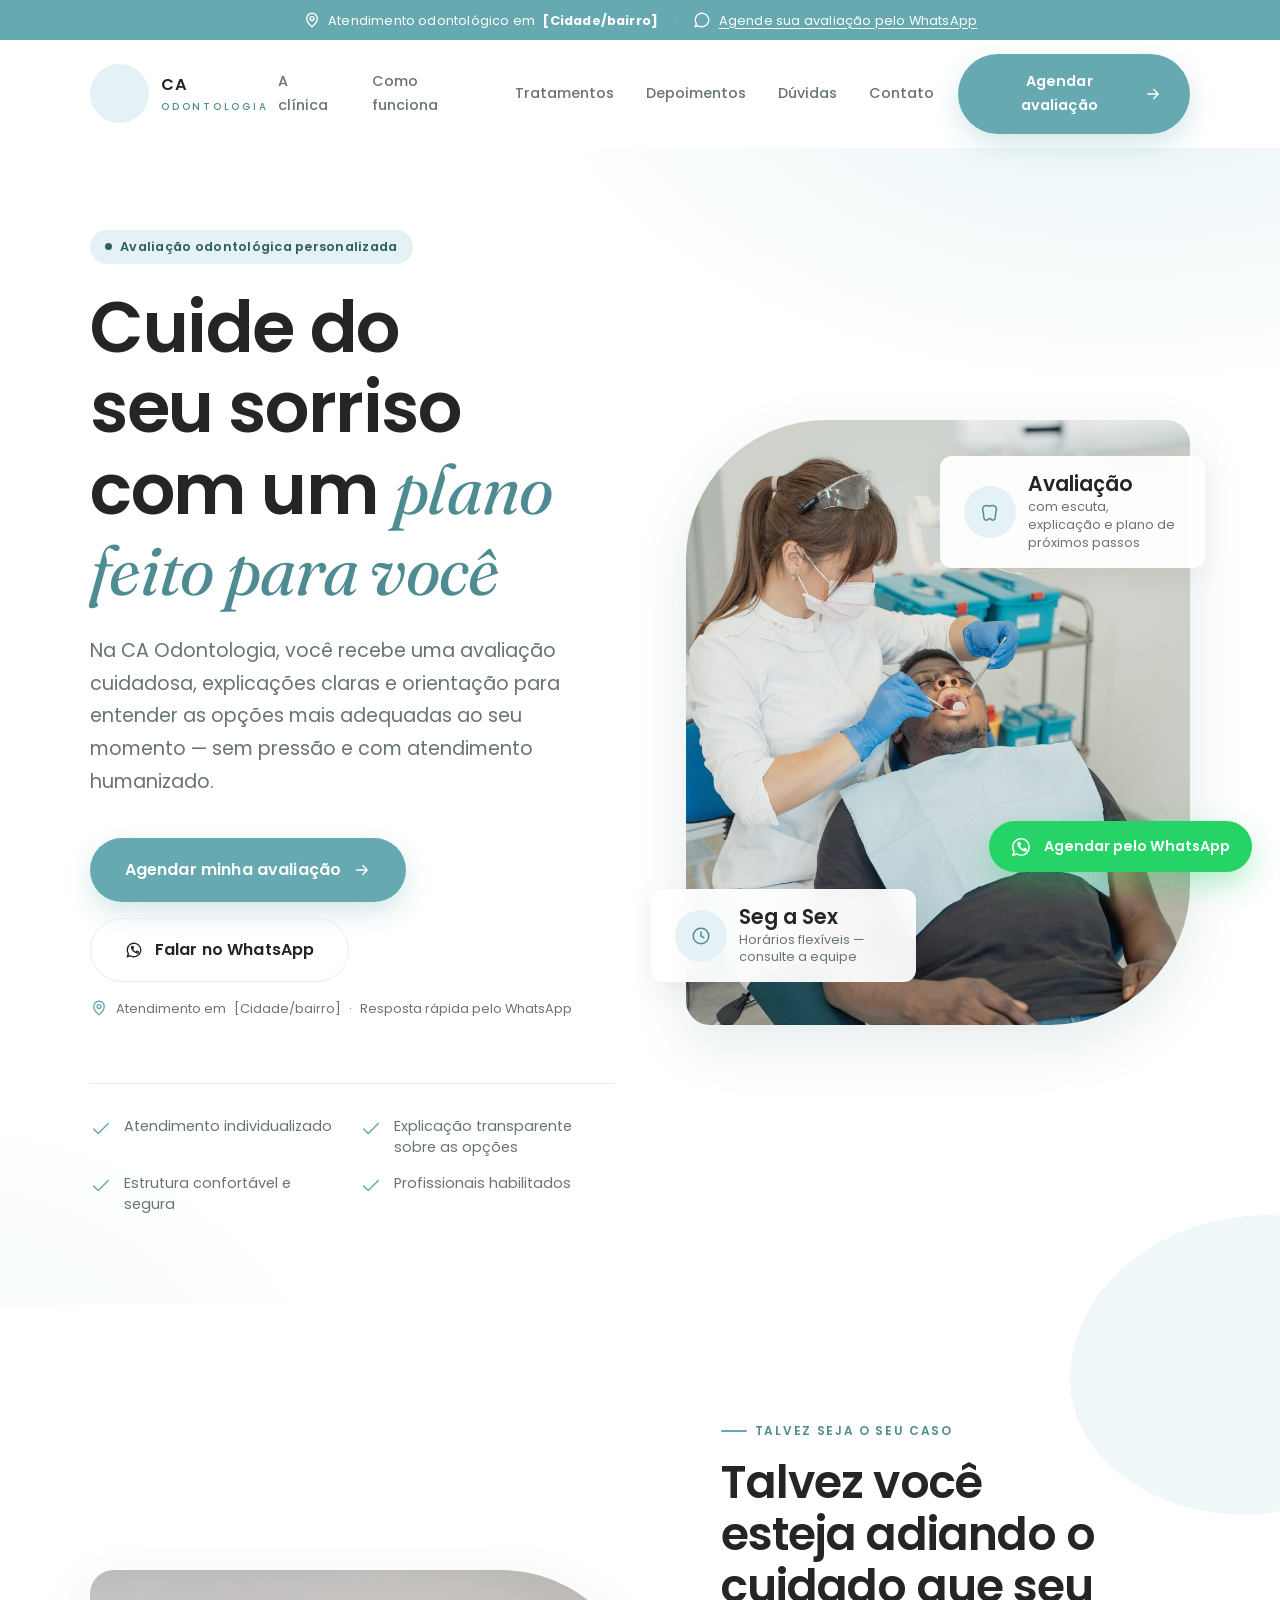
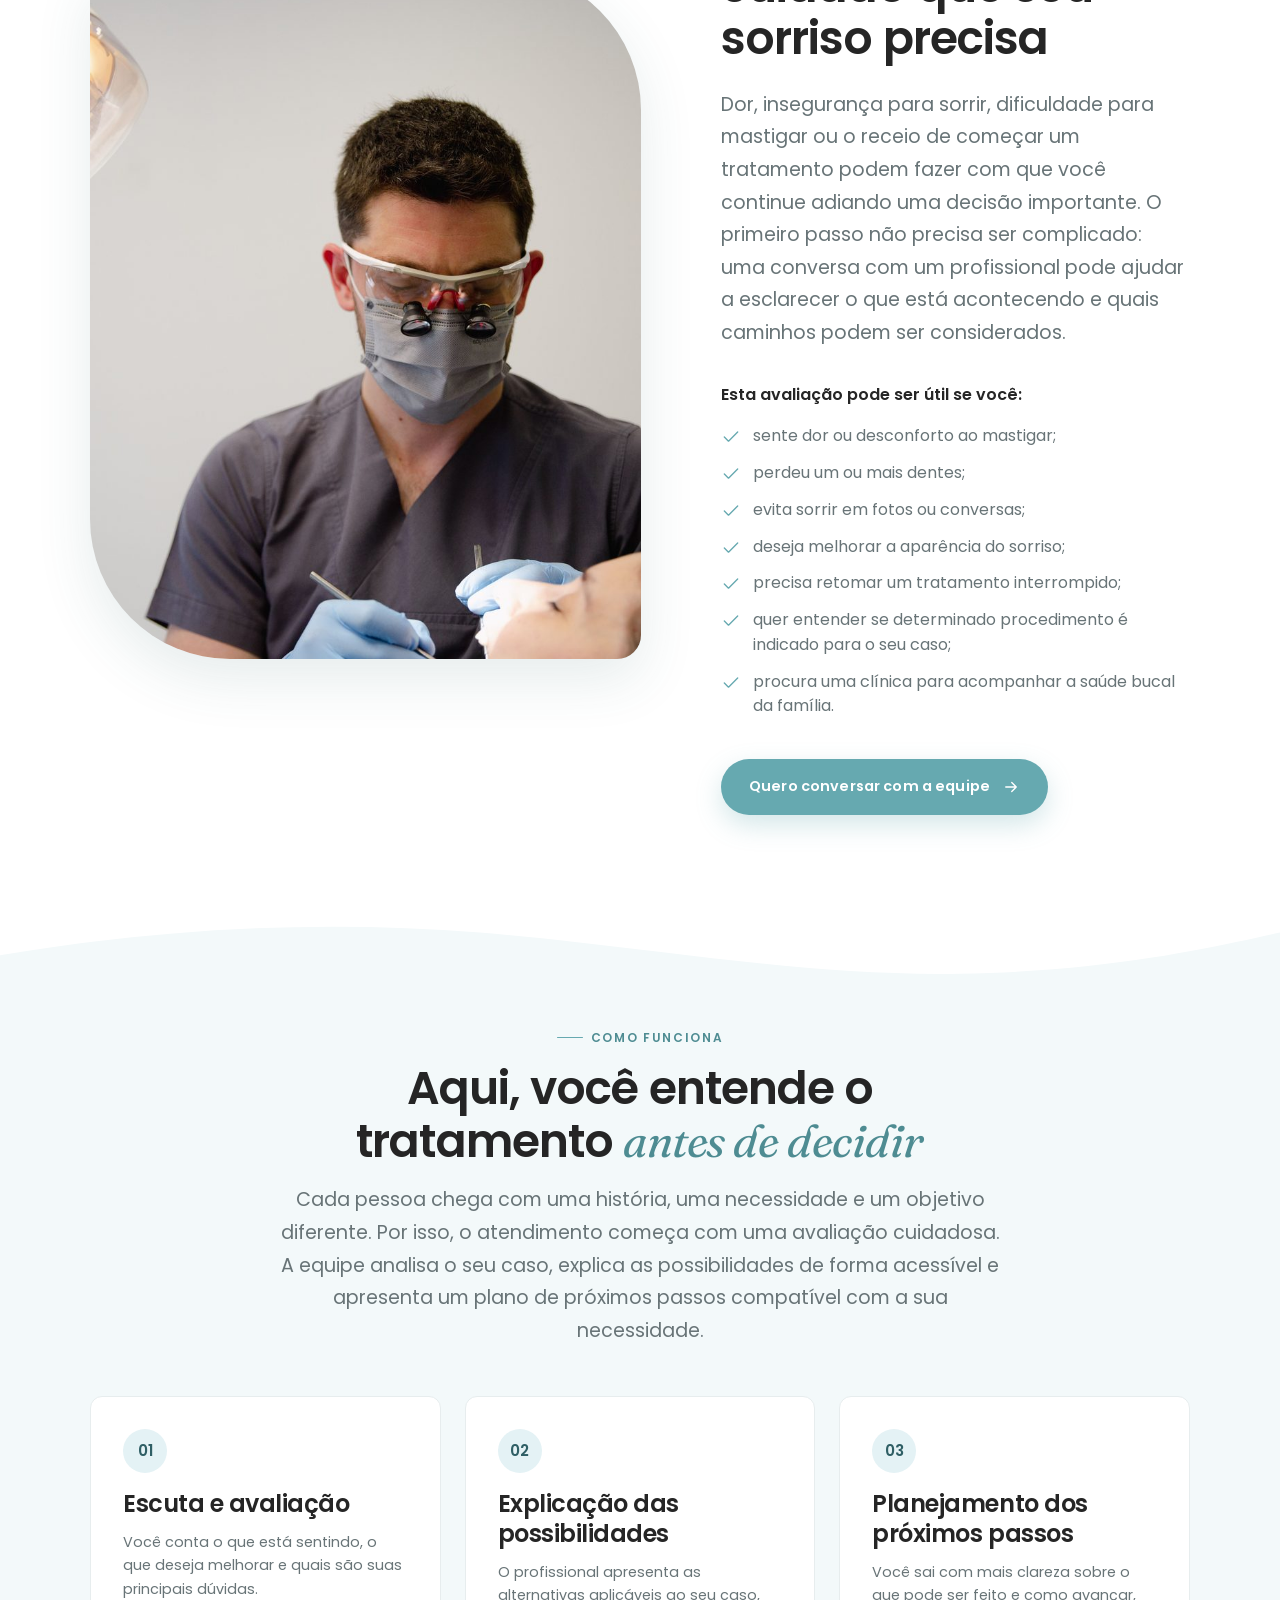
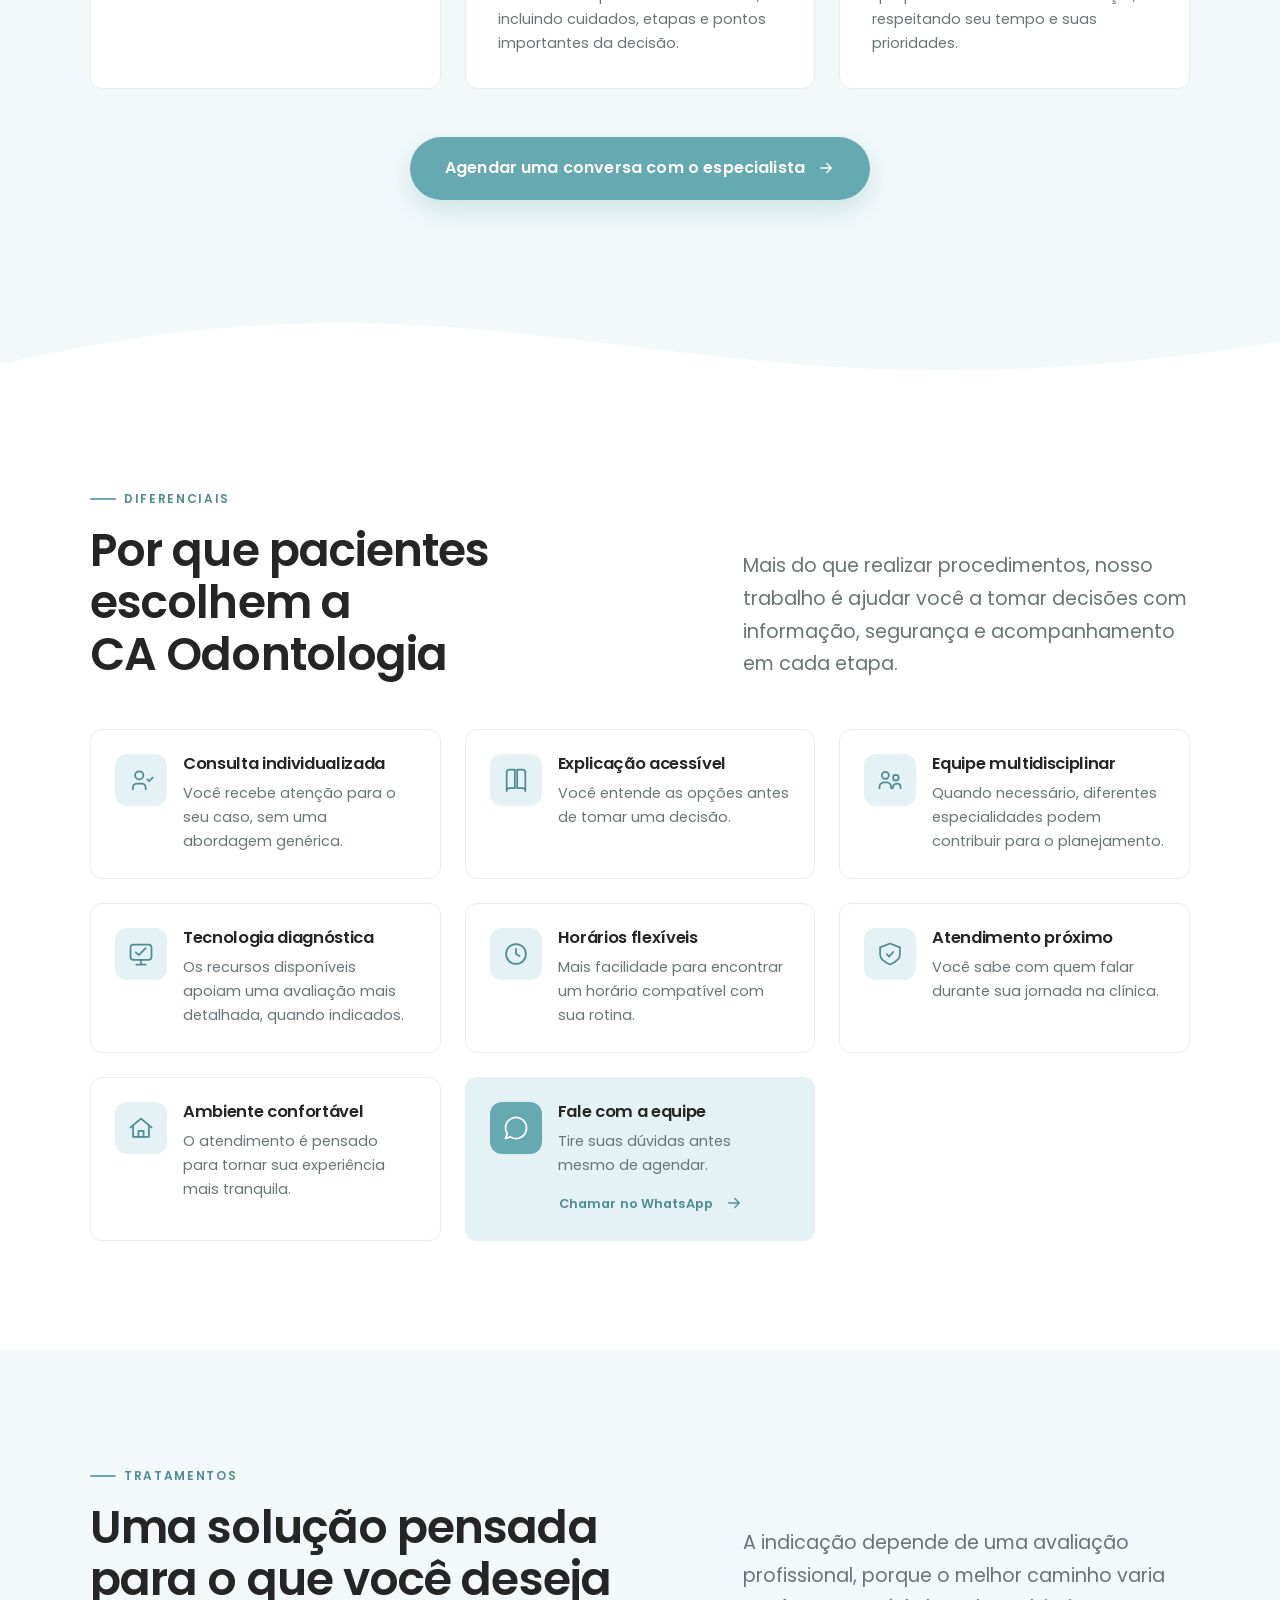
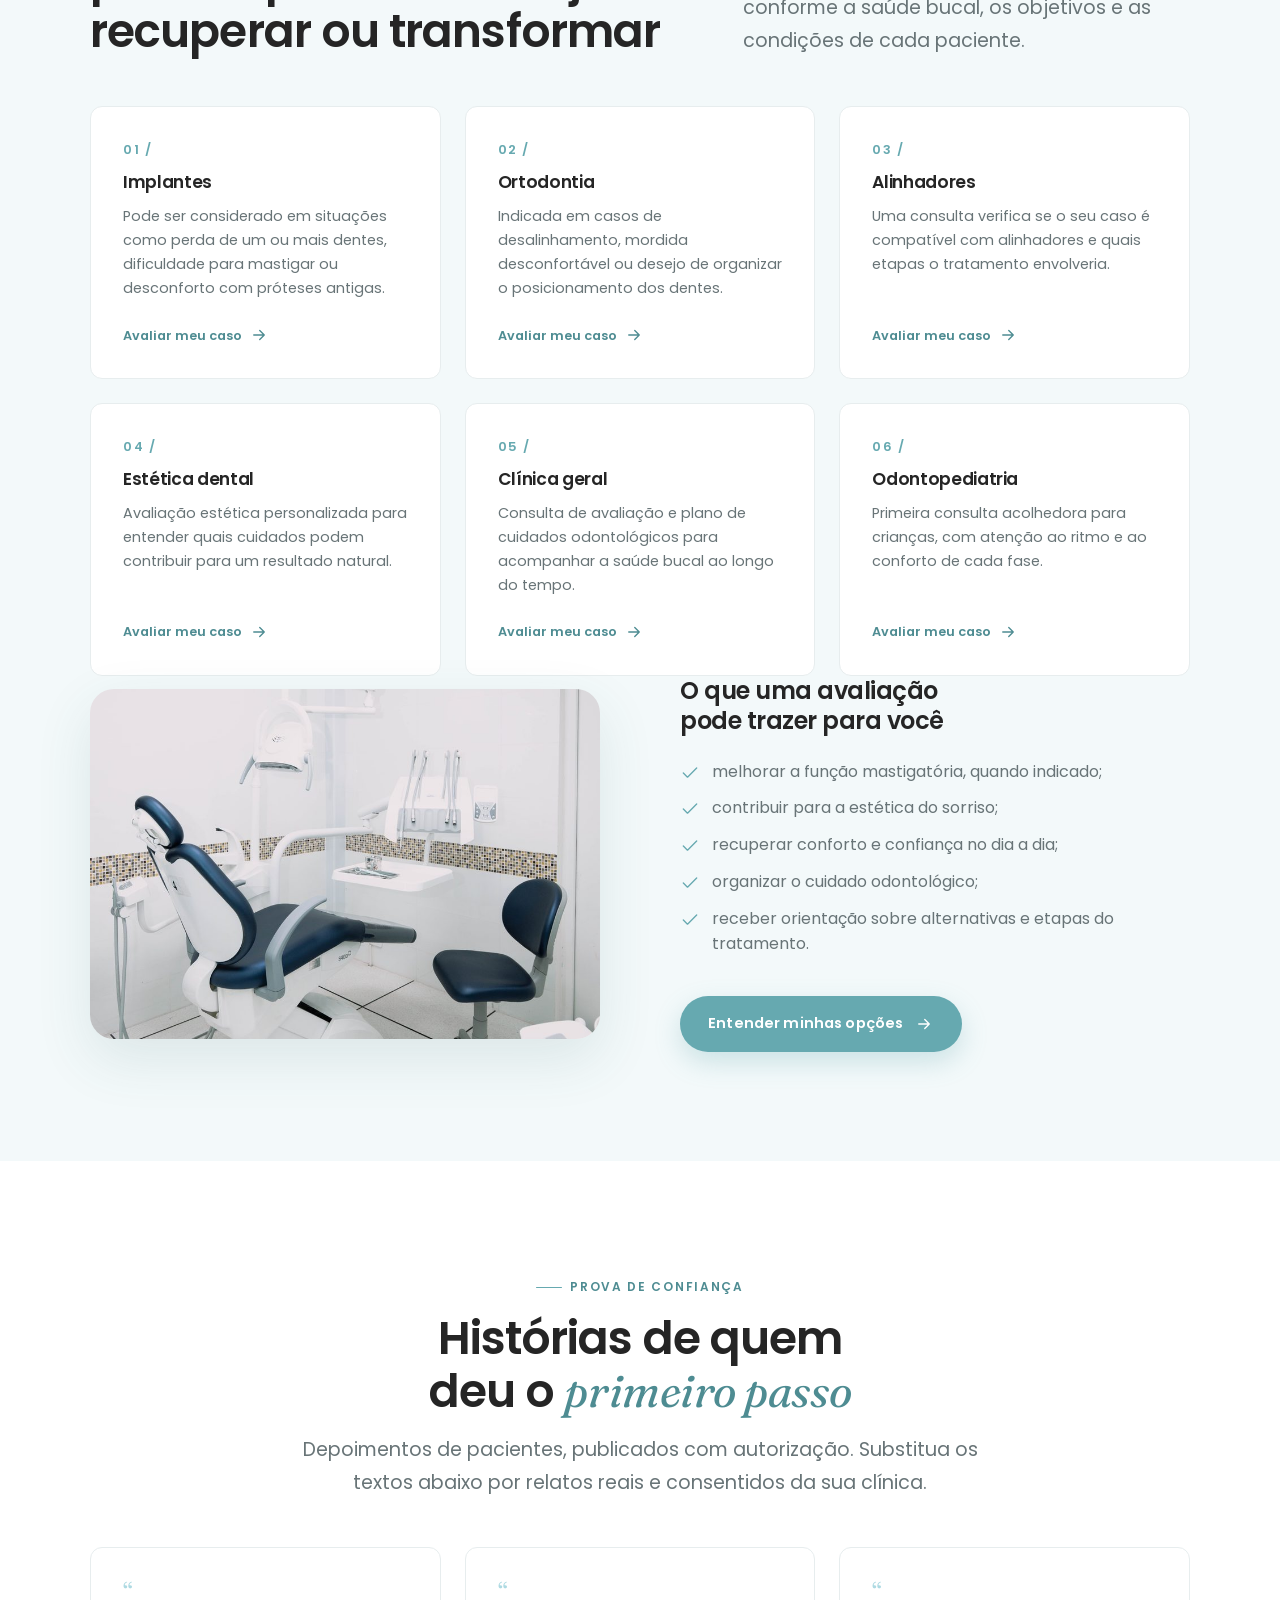
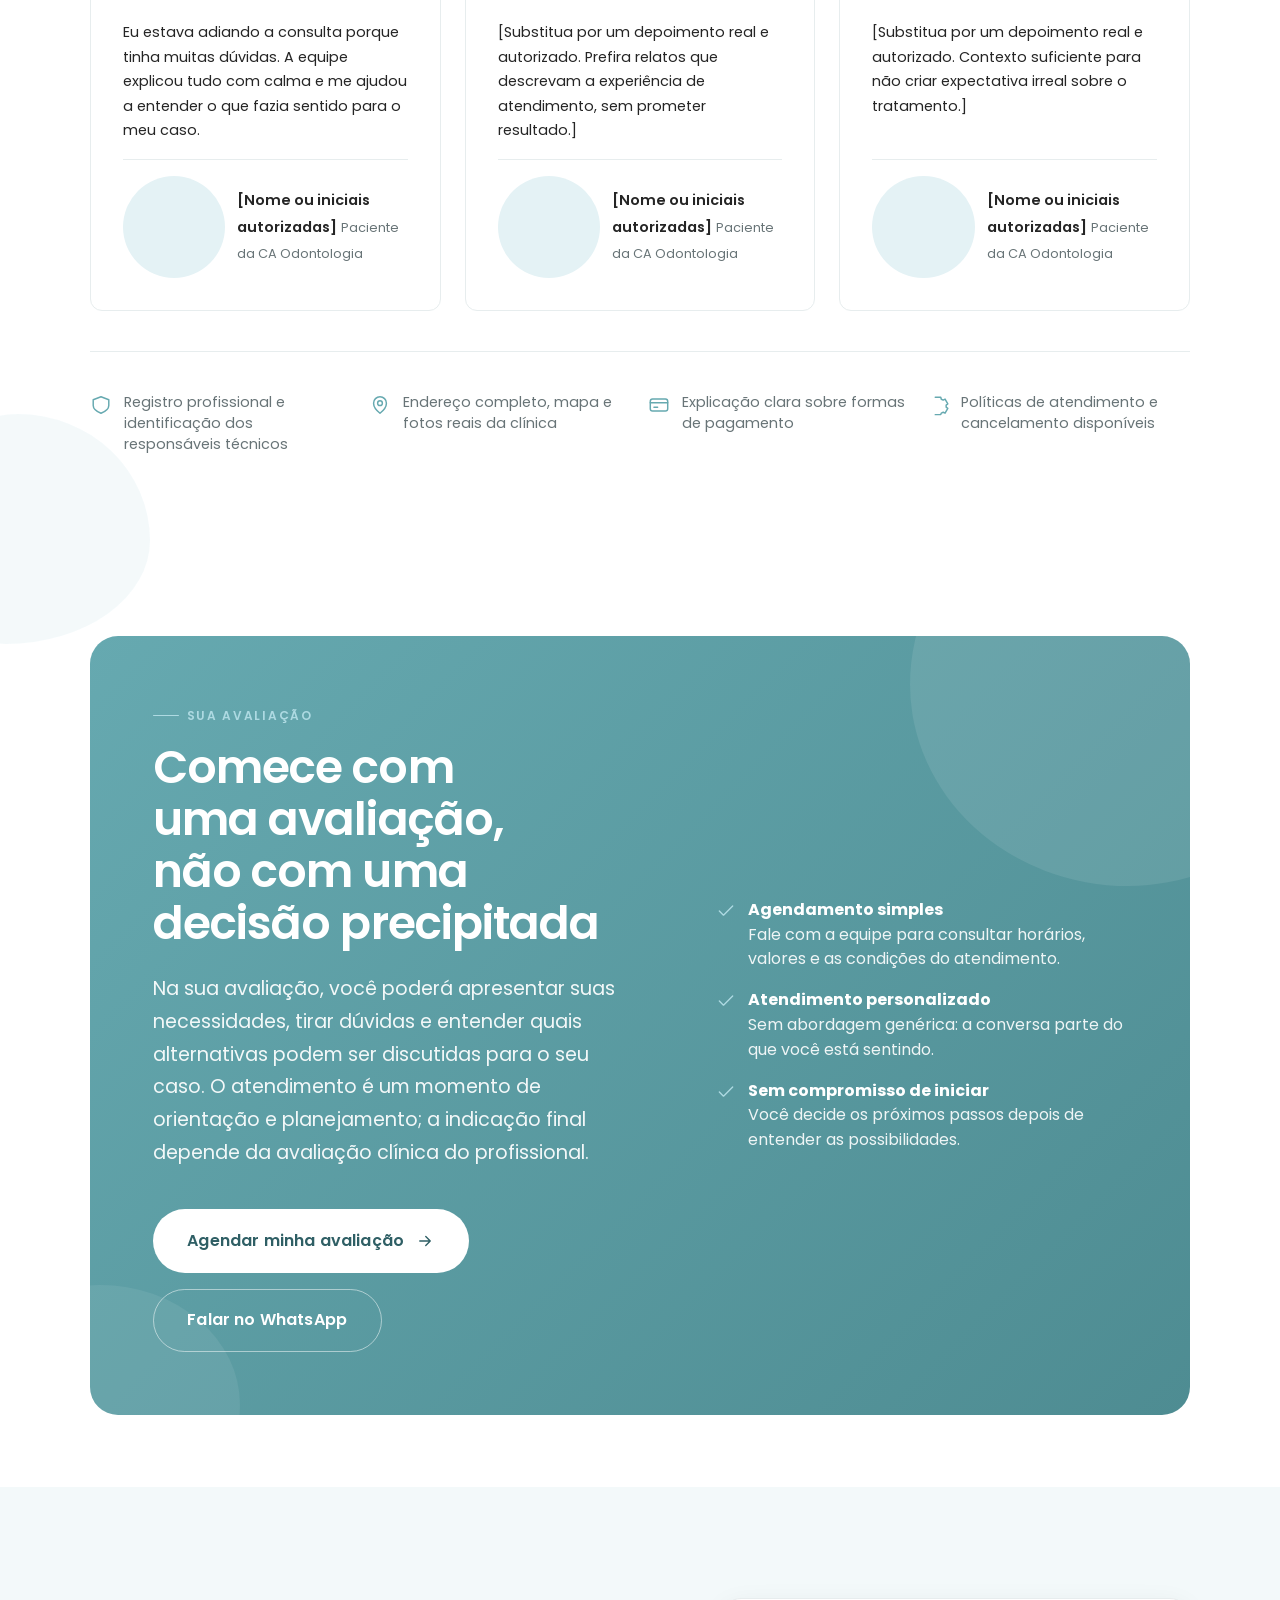
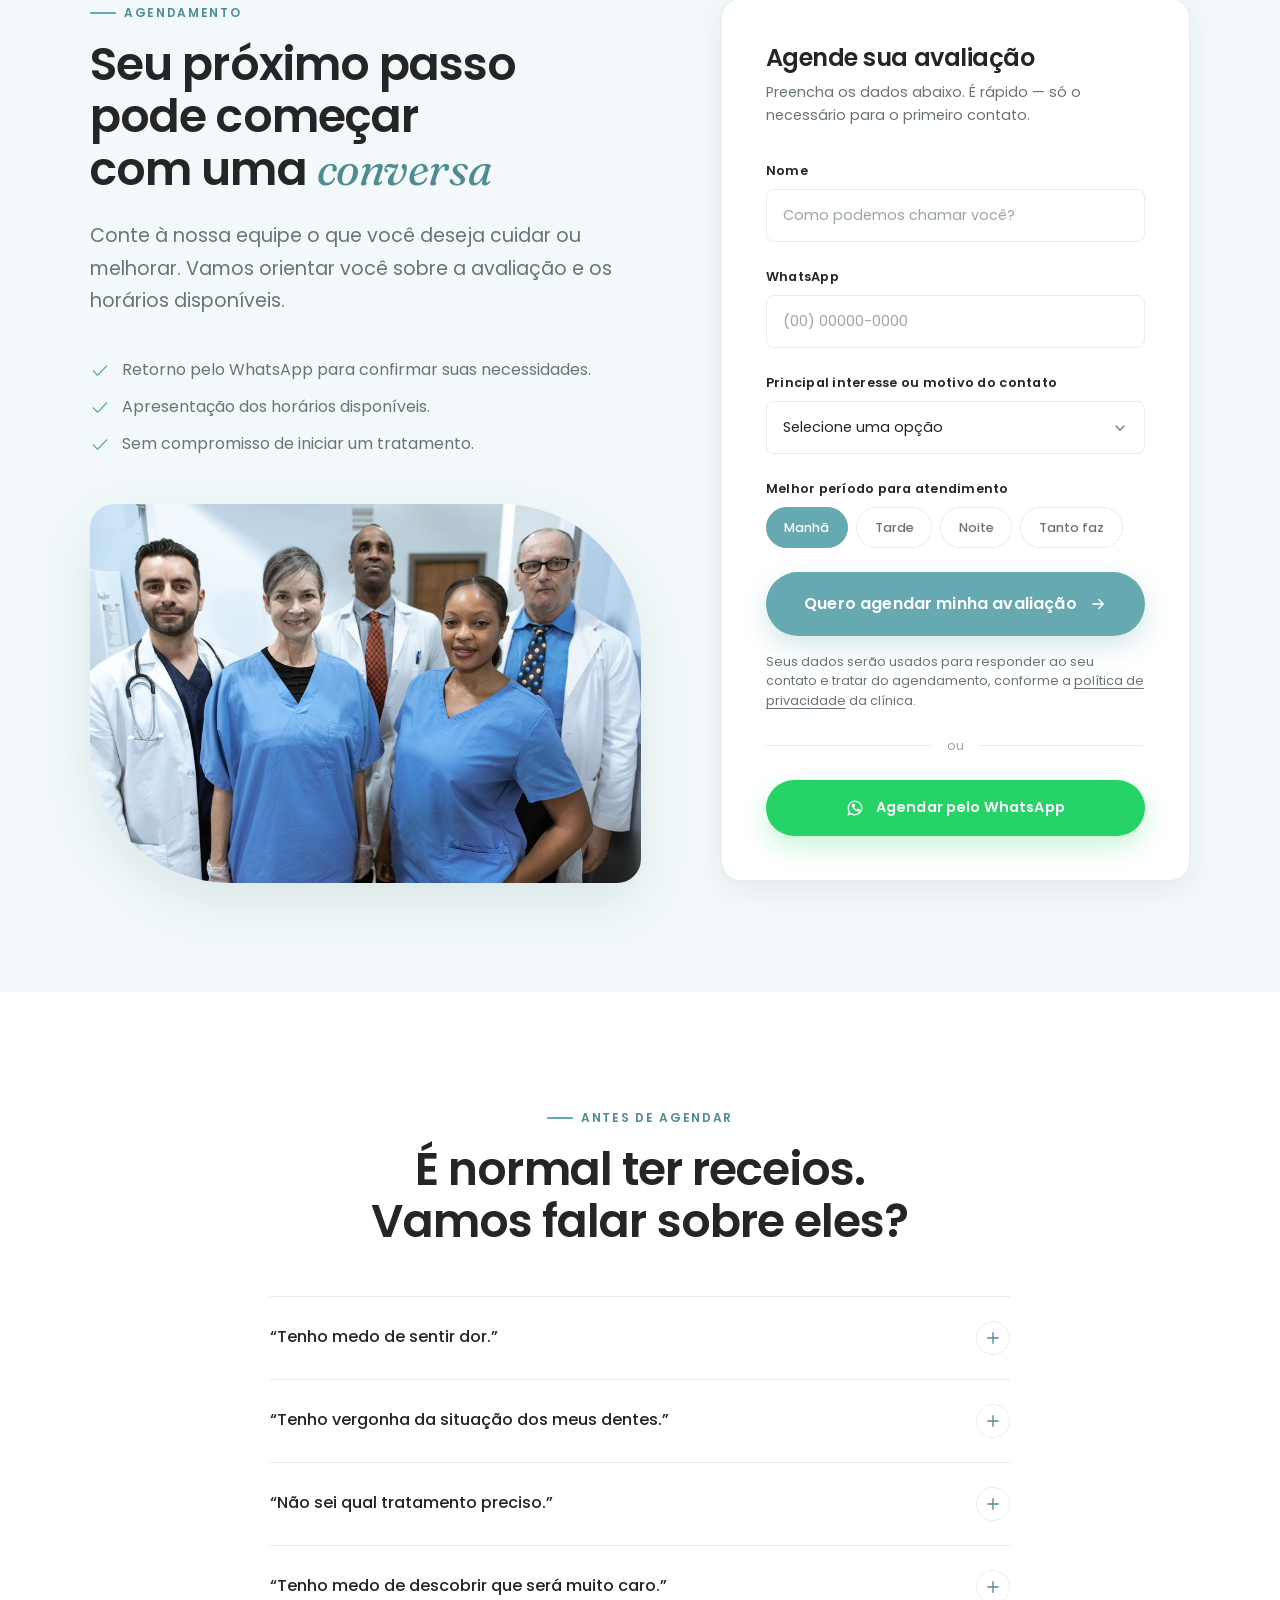
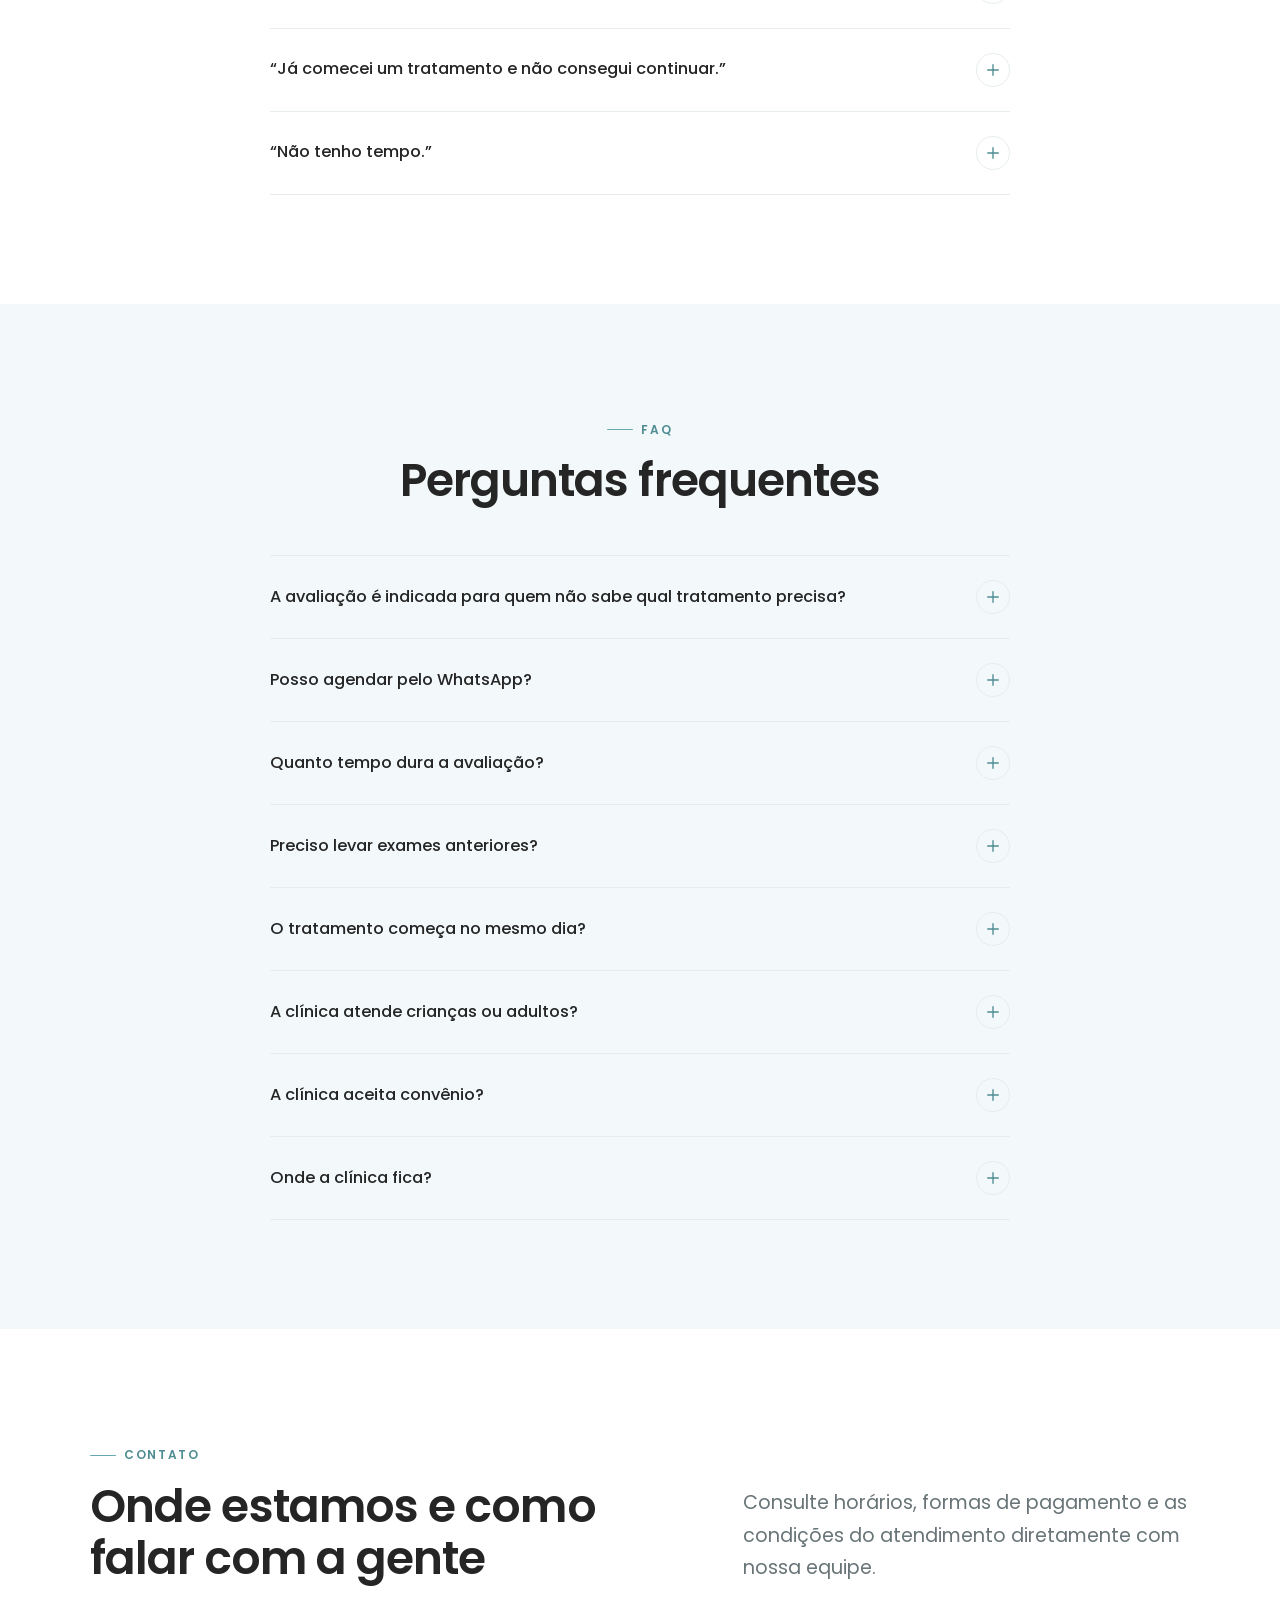
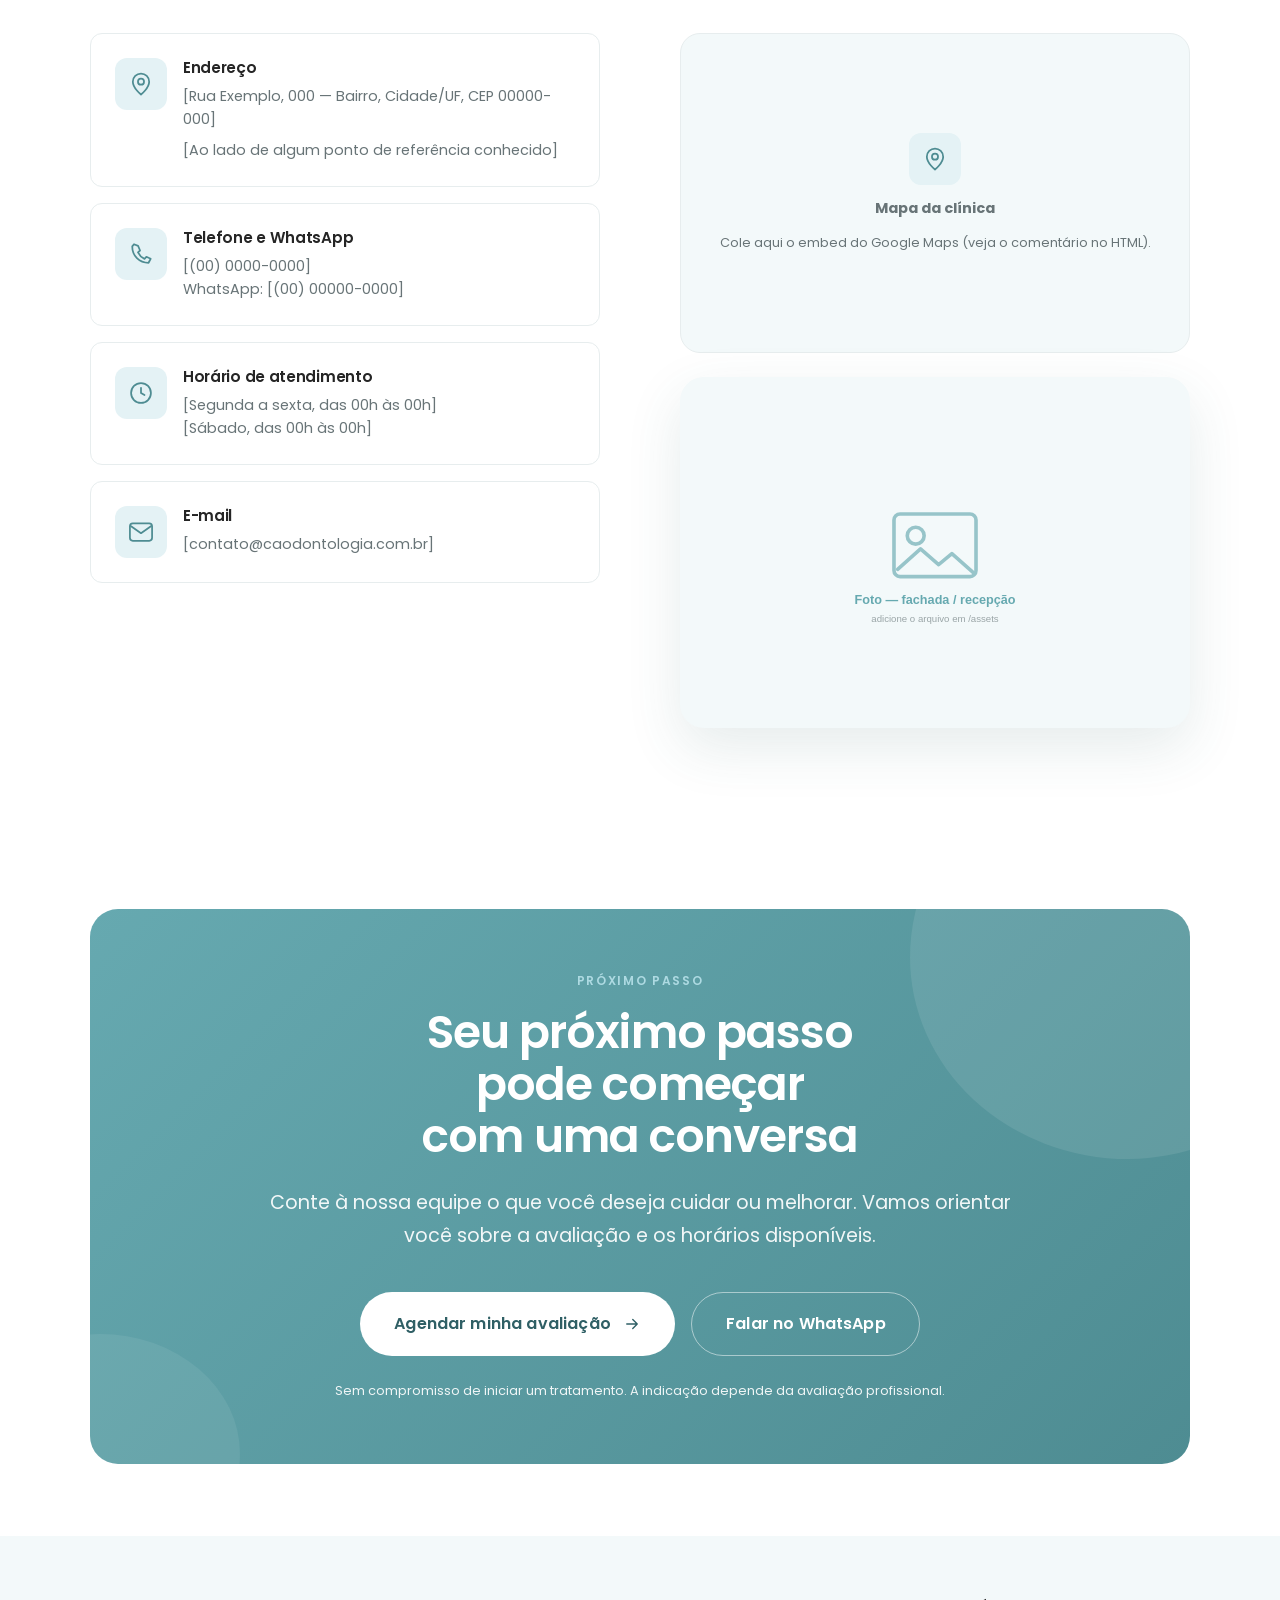
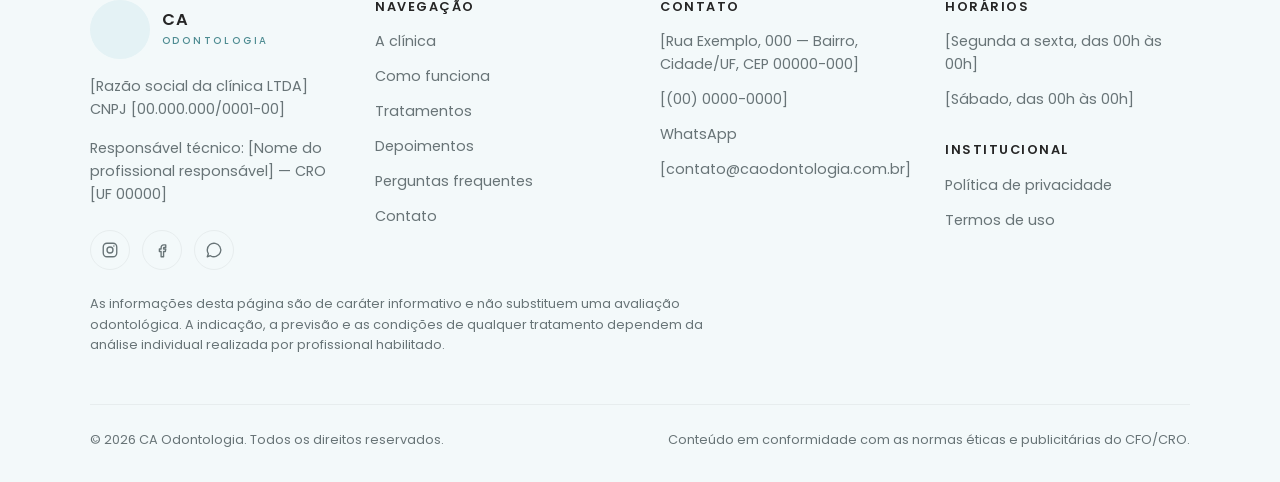
==== commit 7aca2bb7: "Prepara publicação via GitHub Pages: robots.txt e noindex temporários O site tem dados de placeholde" ====
--- a/index.html
+++ b/index.html
@@ -6,6 +6,9 @@
 <title>CA Odontologia · Agende sua avaliação odontológica personalizada</title>
 <meta name="description" content="Avaliação odontológica personalizada na CA Odontologia. Você recebe explicações claras sobre as possibilidades de tratamento e orientação para os próximos passos, sem pressão e com atendimento humanizado.">
 <meta name="theme-color" content="#66A9B0">
+<!-- TEMPORÁRIO: remova esta linha quando CRO, endereço, telefone e
+     depoimentos em js/config.js forem preenchidos com dados reais. -->
+<meta name="robots" content="noindex, nofollow">
 <link rel="canonical" href="https://www.caodontologia.com.br/">
 
 <!-- Open Graph -->
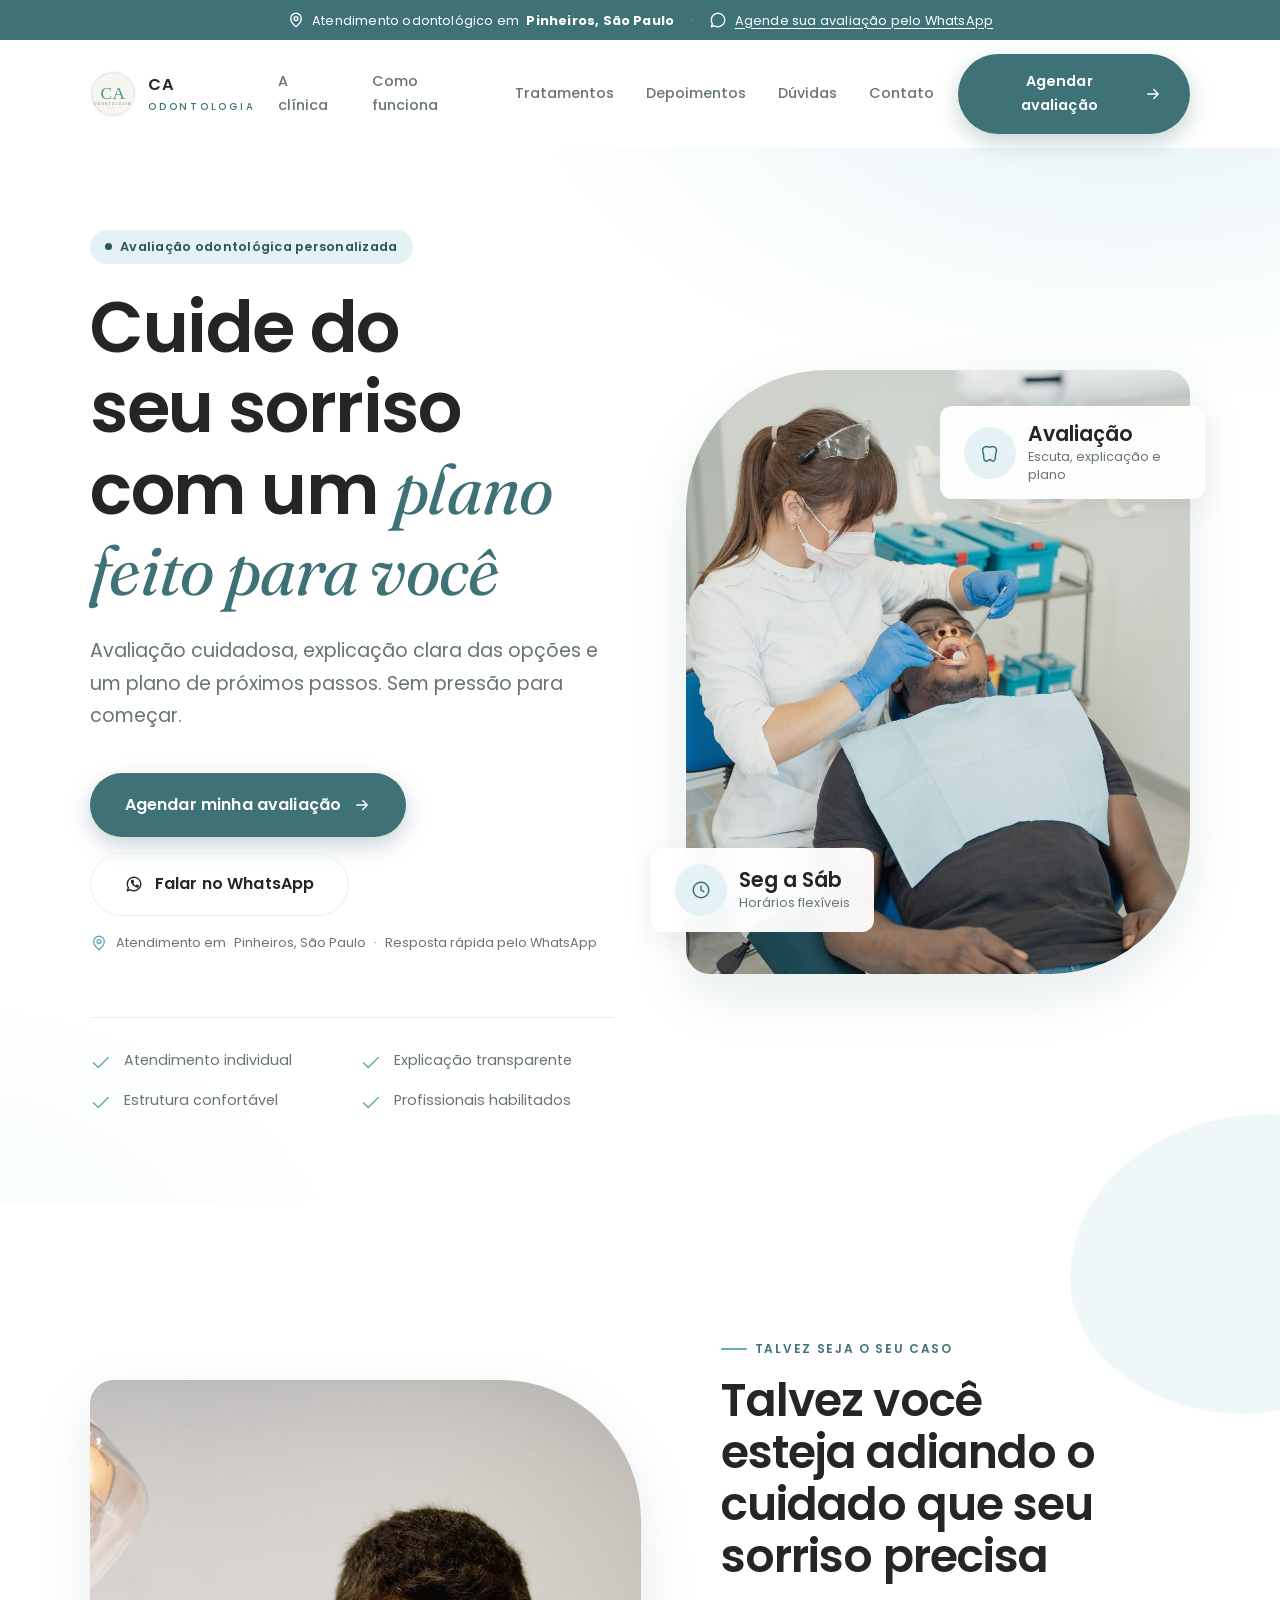
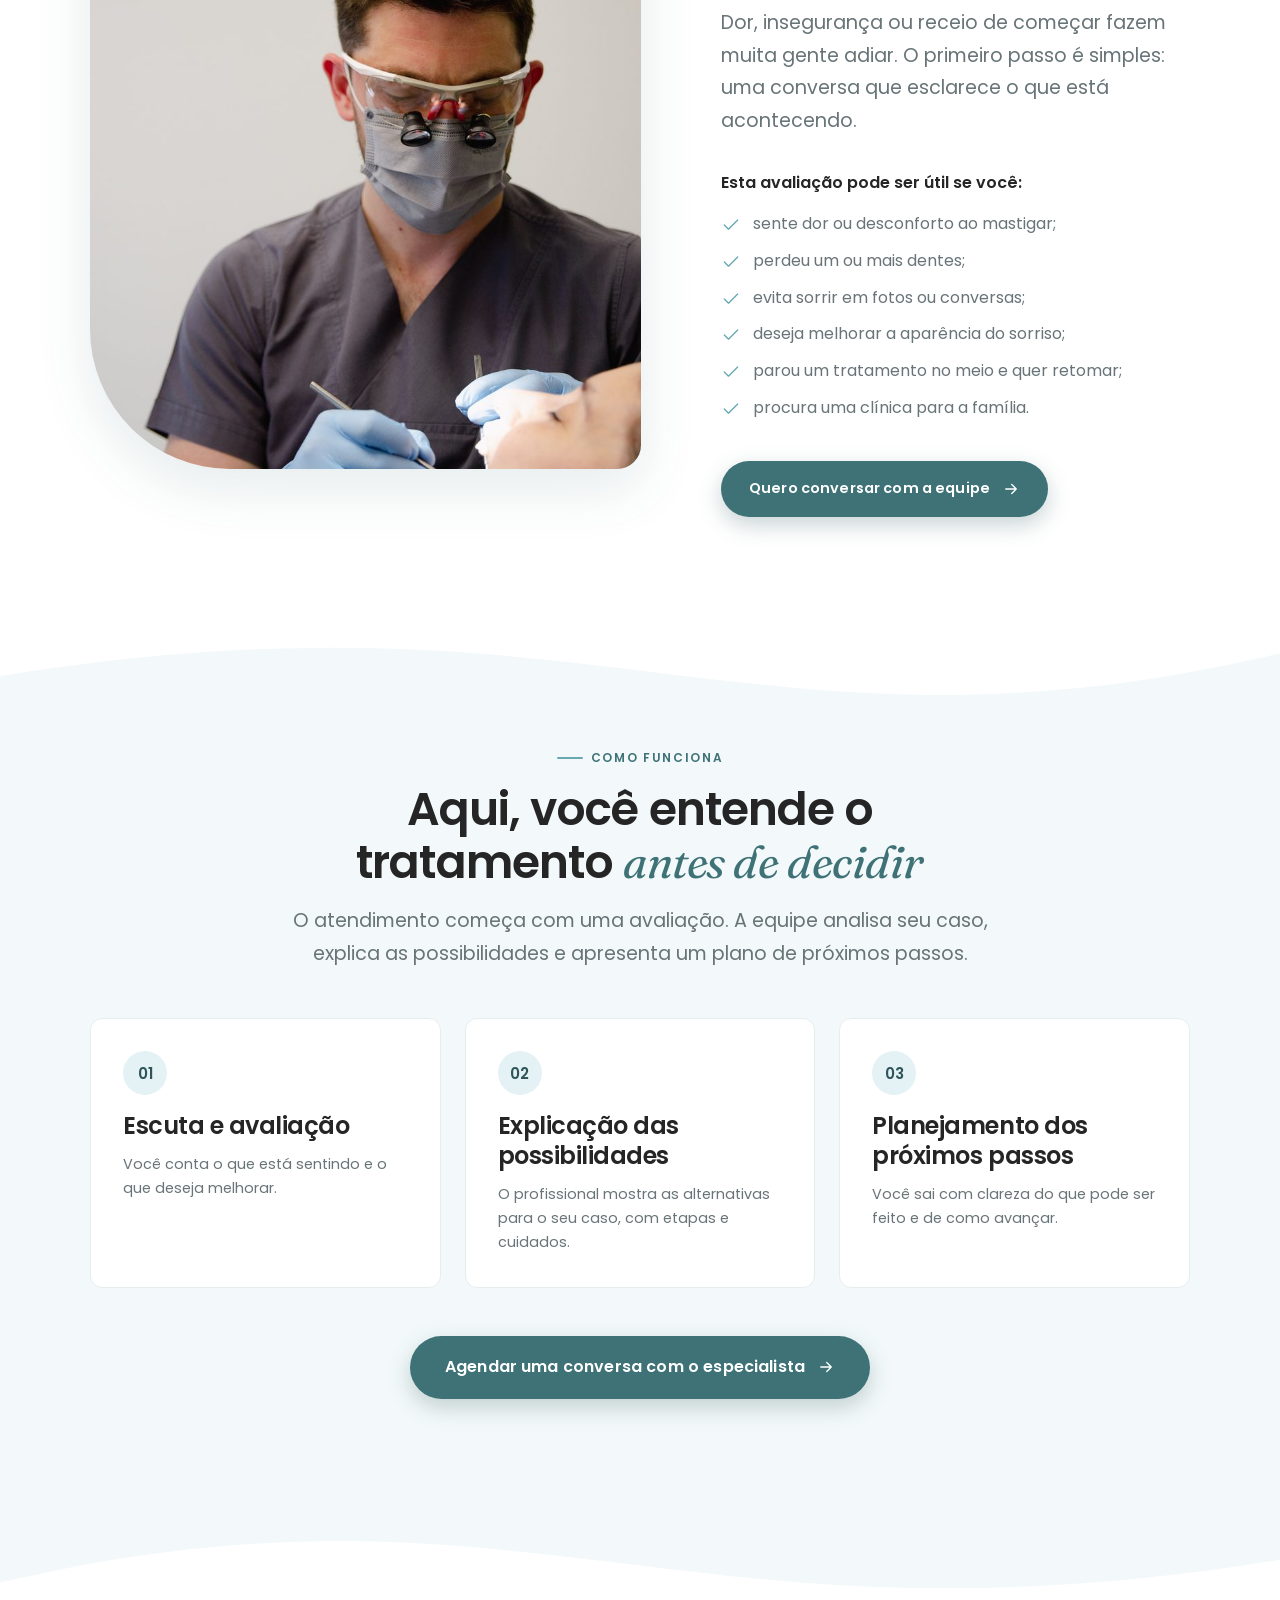
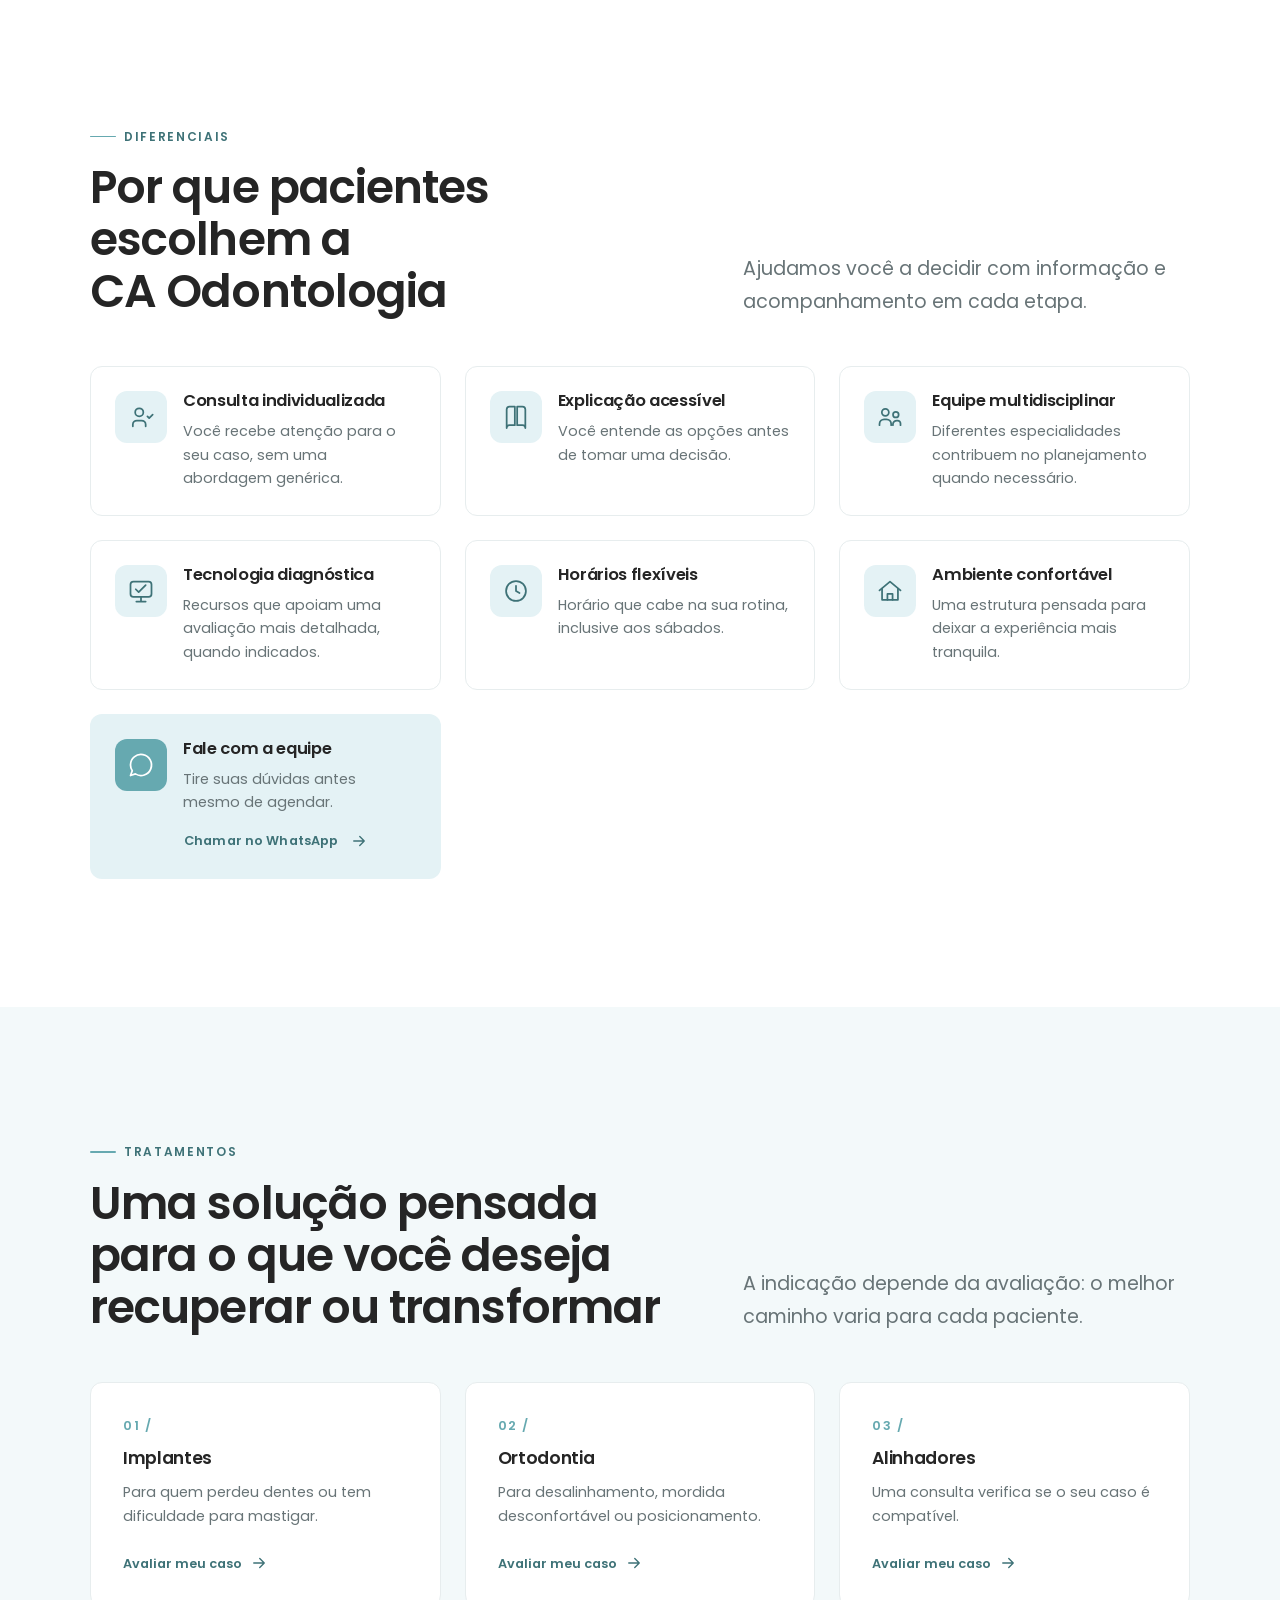
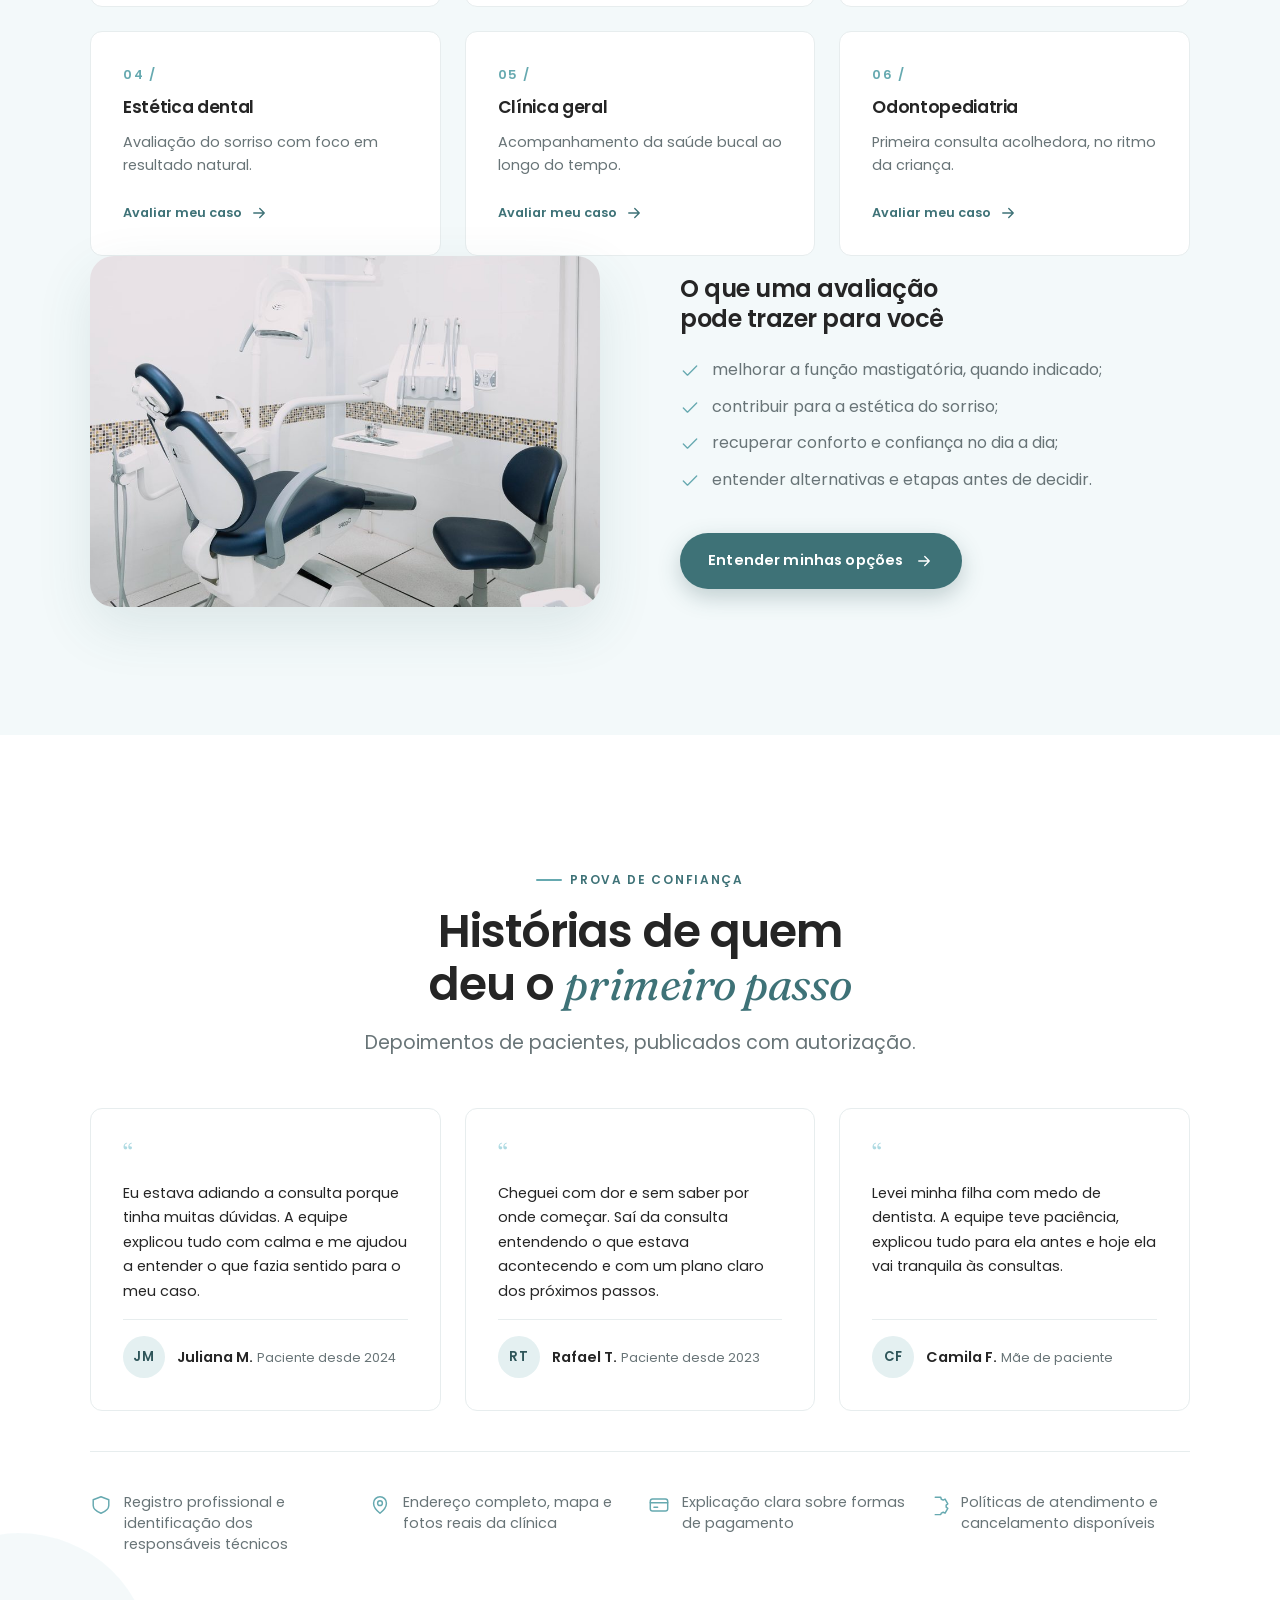
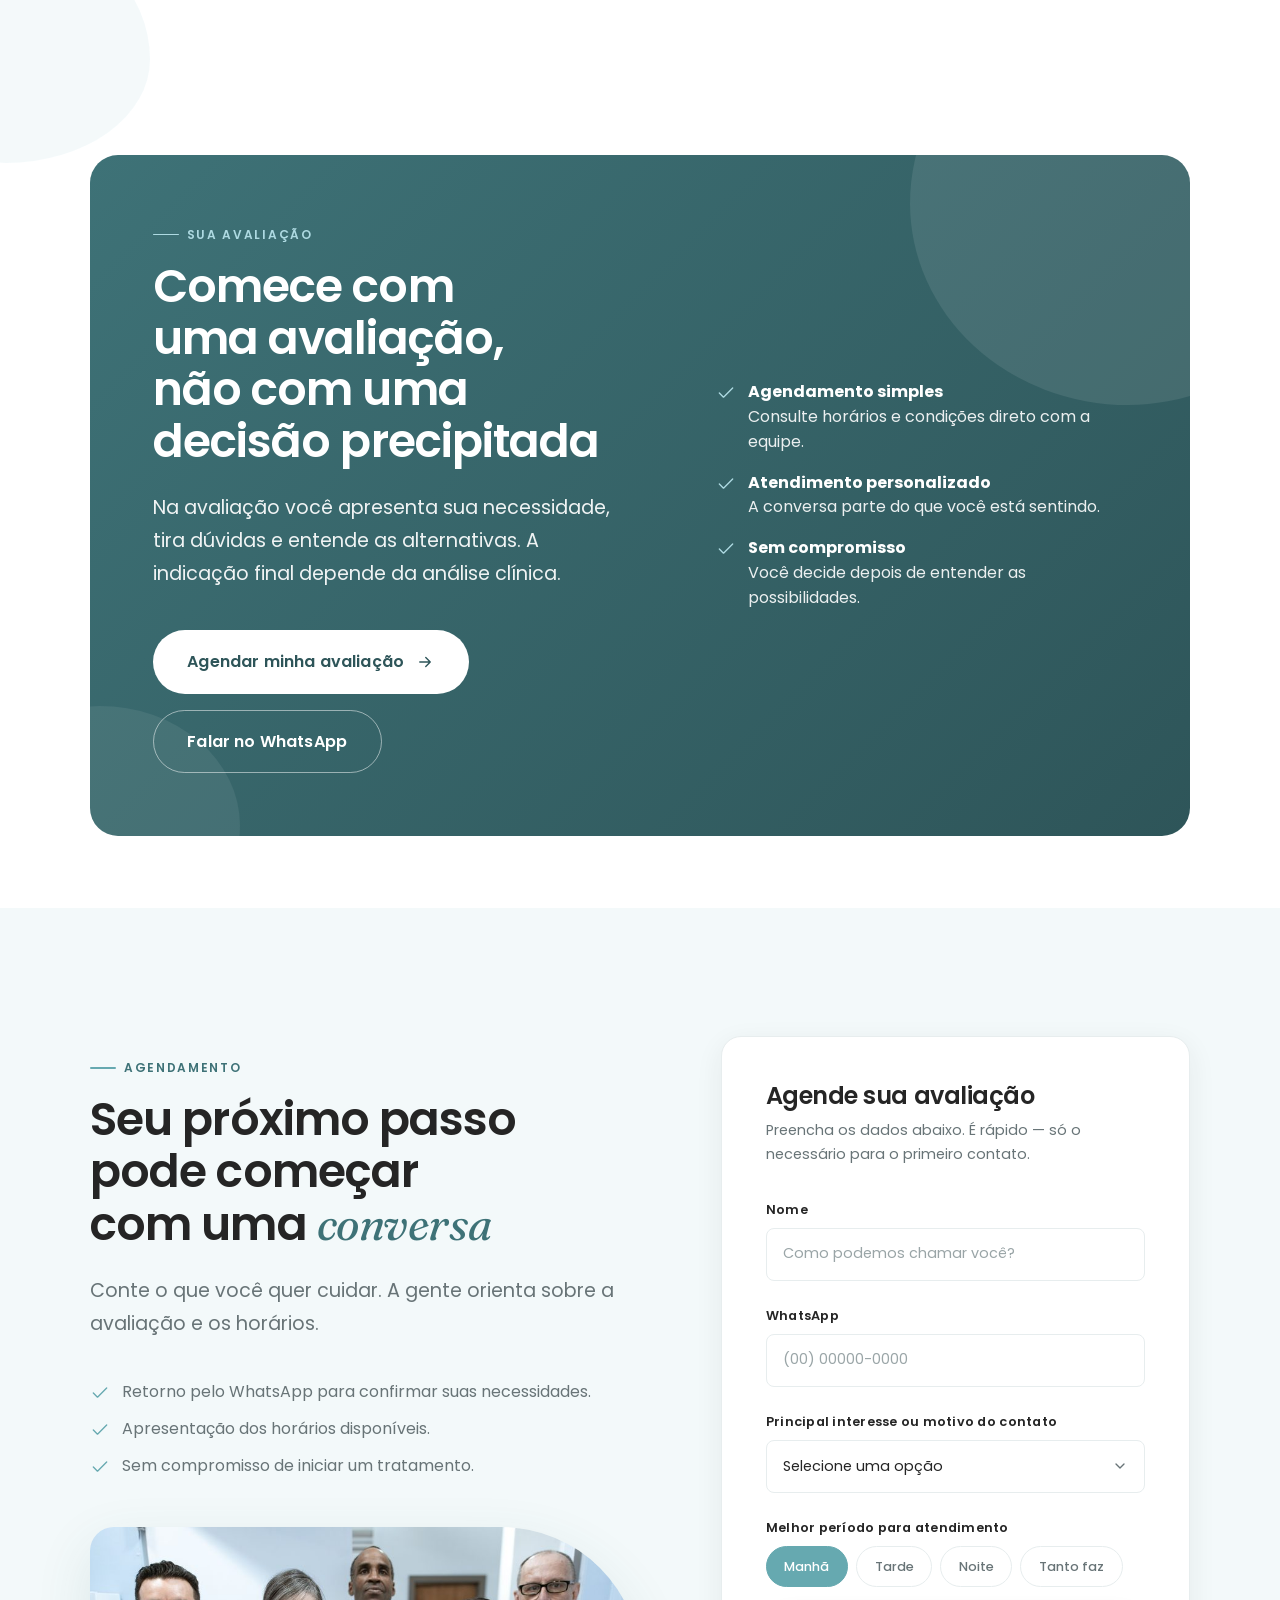
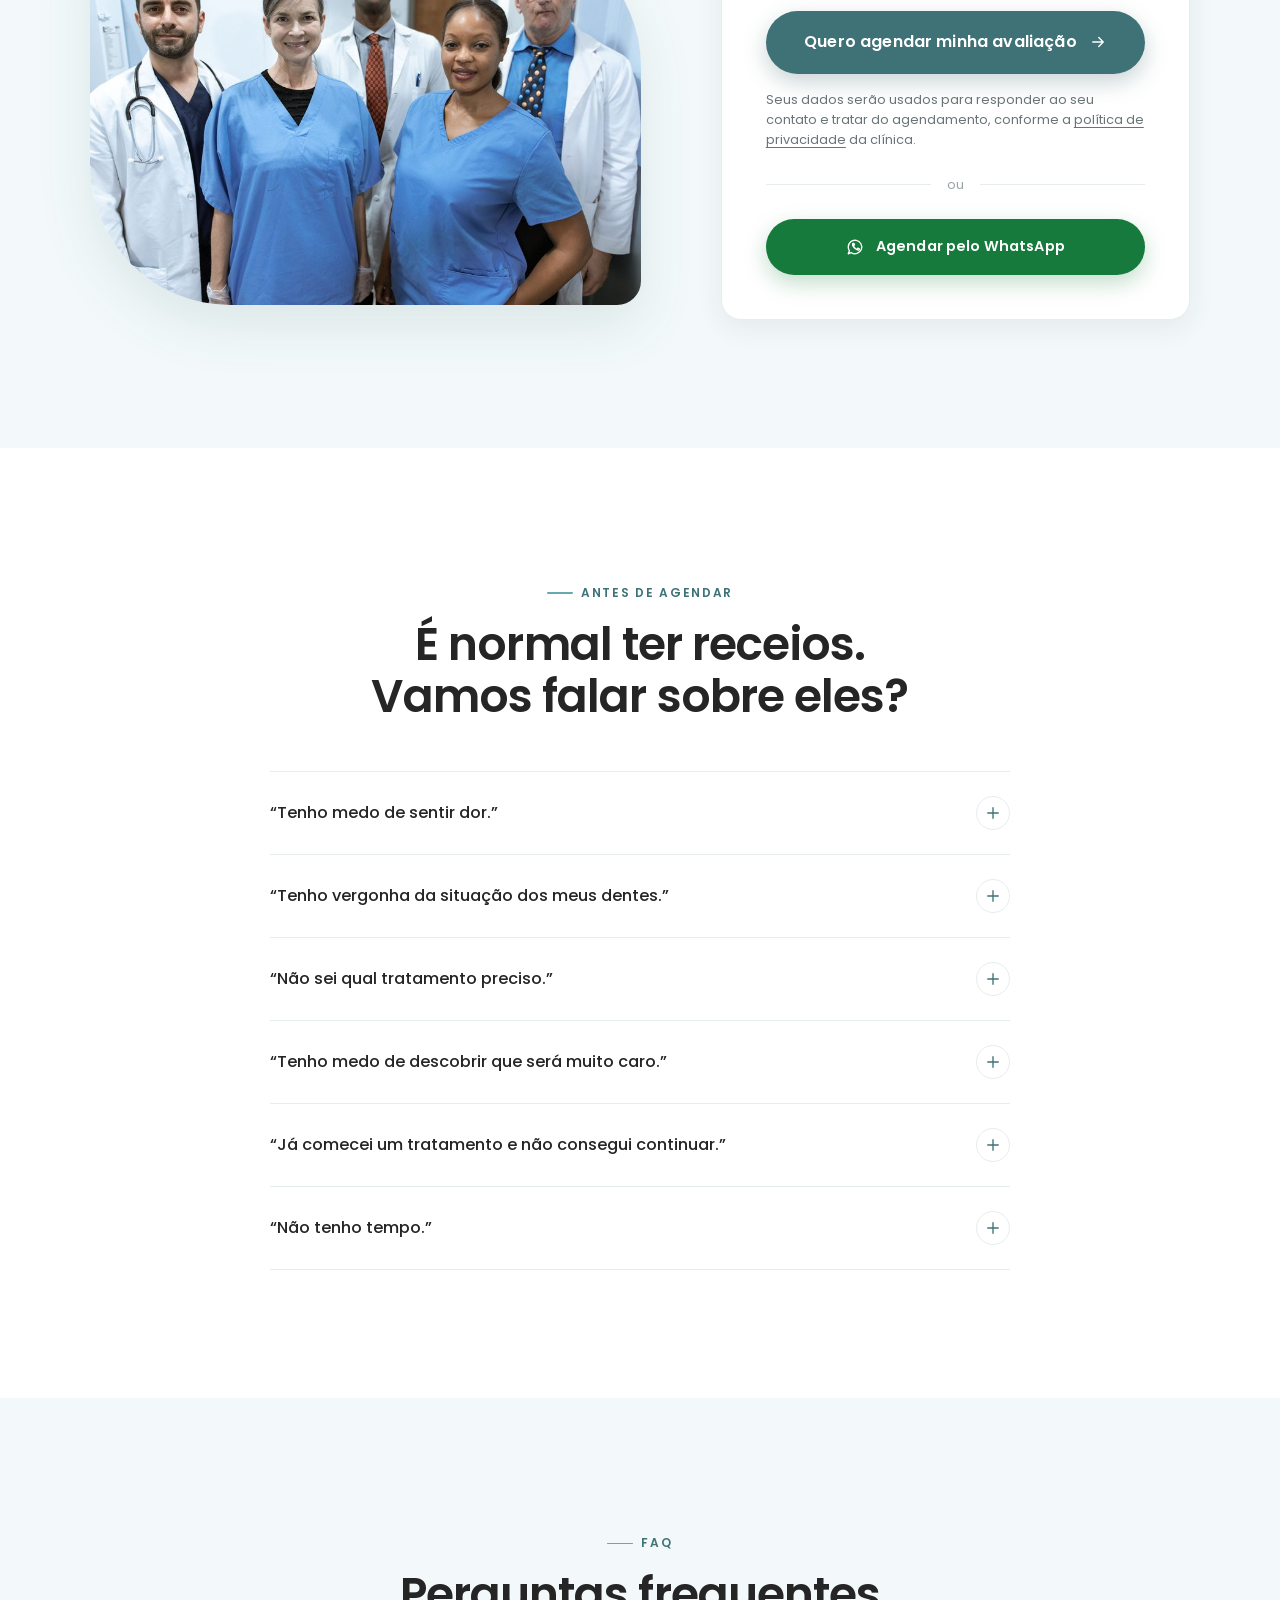
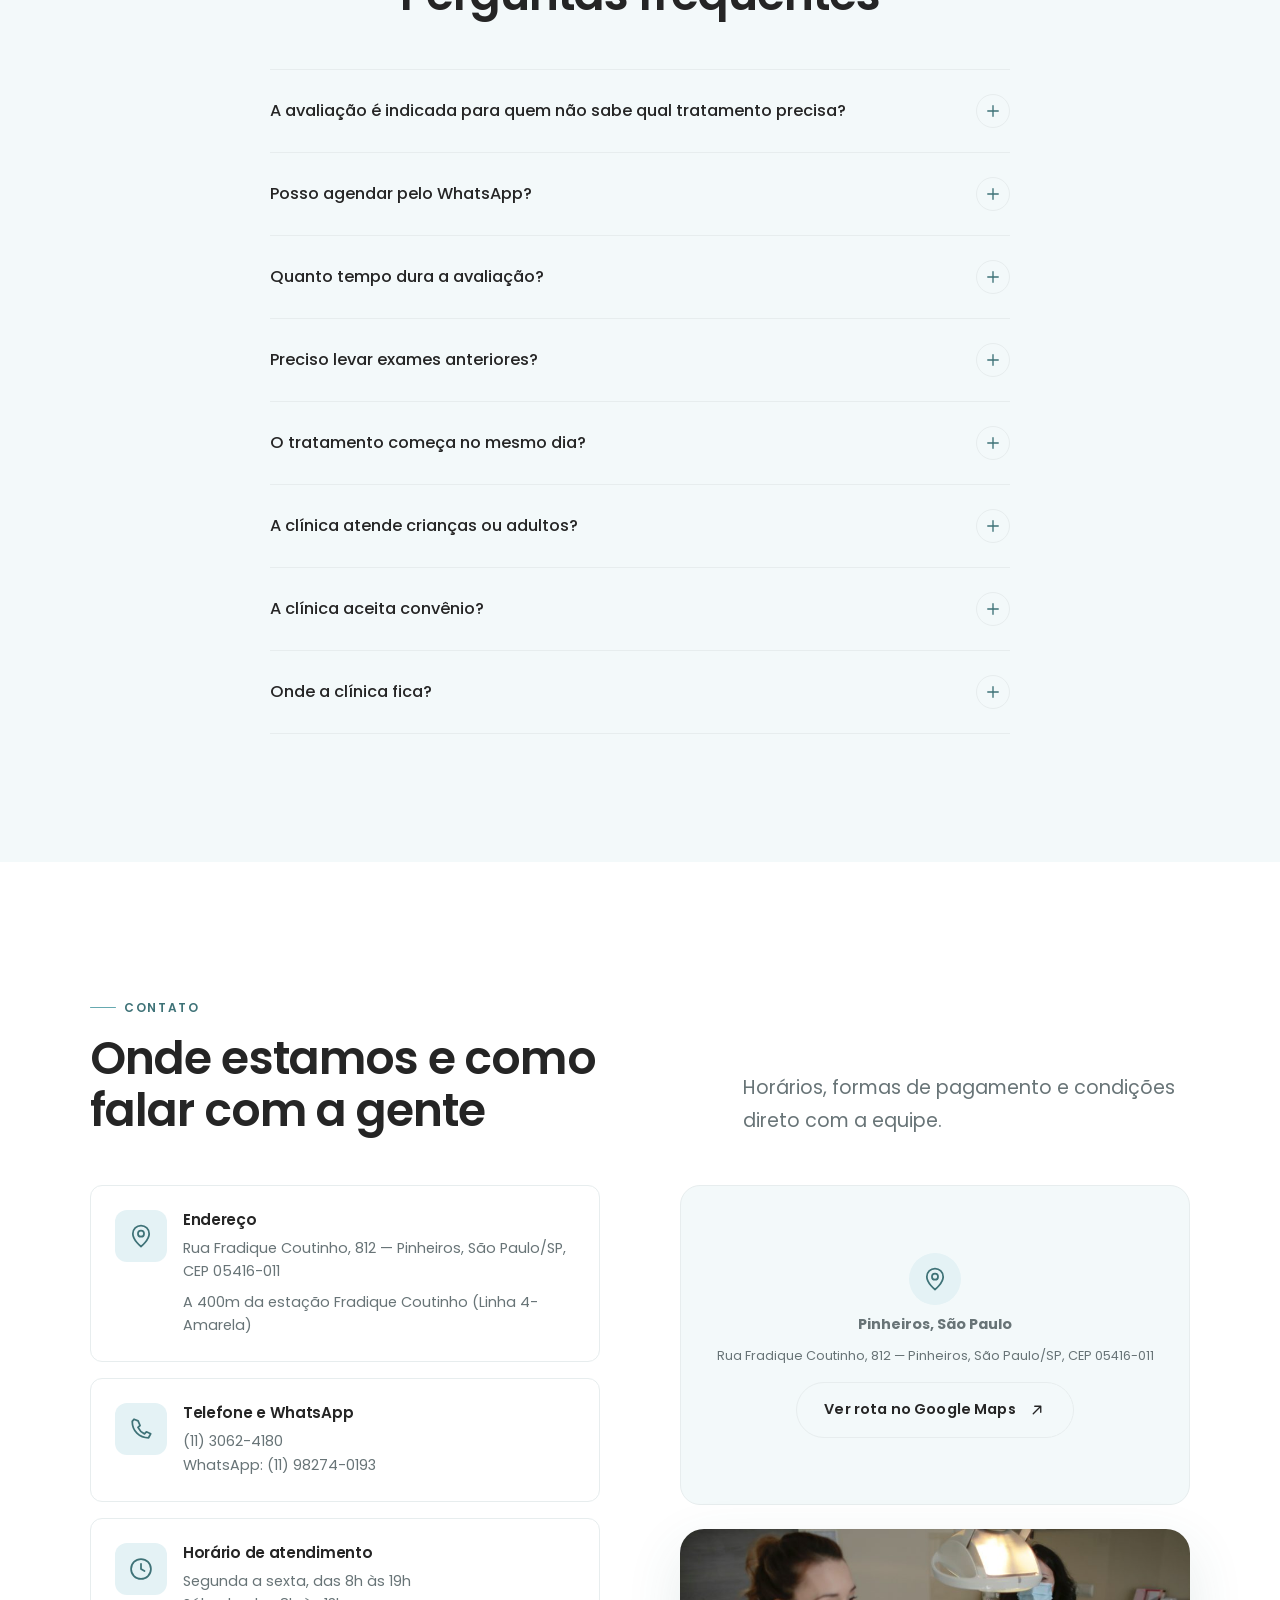
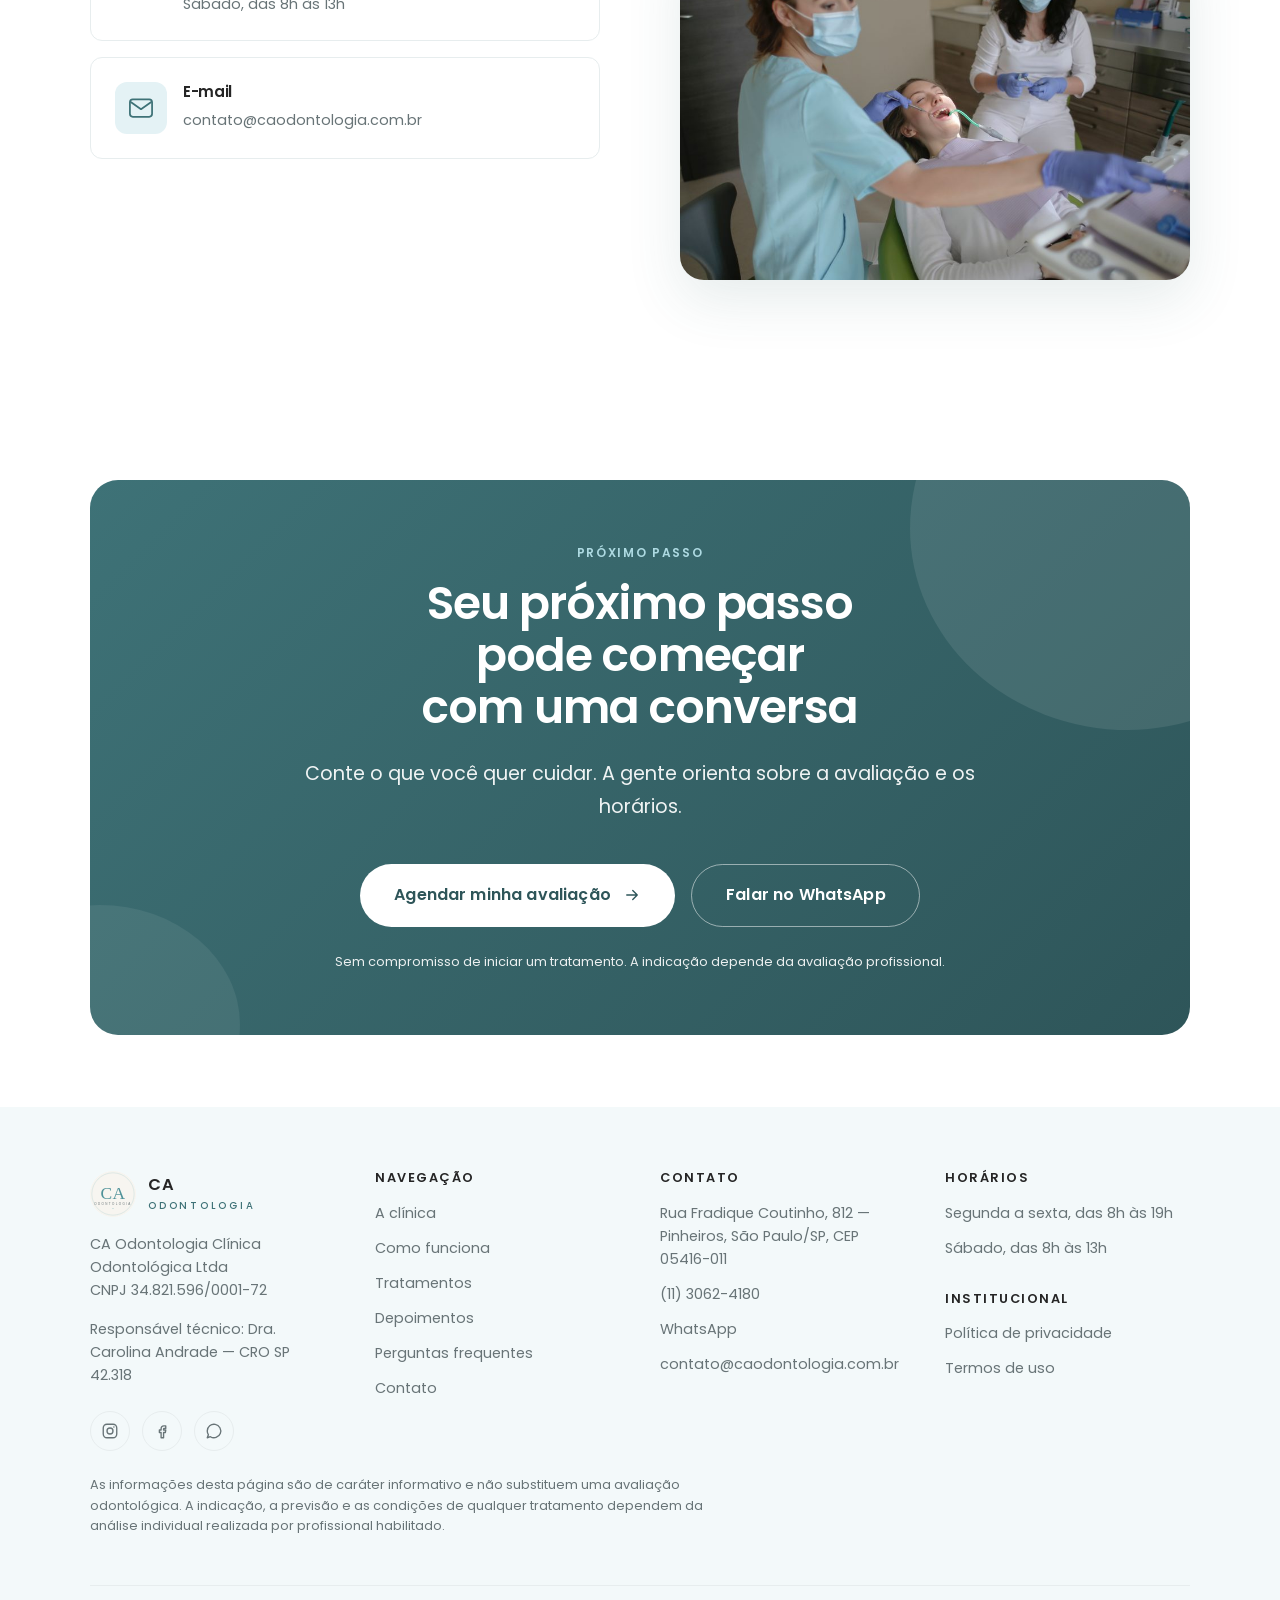
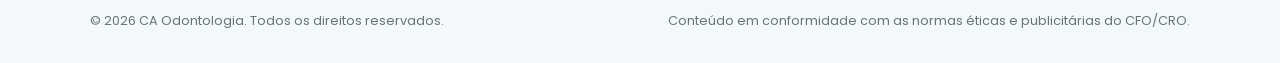
==== commit e58b7d0b: "Transforma em template de demonstração e refaz a experiência mobile Conteúdo (agora template de pros" ====
--- a/index.html
+++ b/index.html
@@ -56,7 +56,7 @@
 <header class="header" id="topo">
   <div class="container header__inner">
     <a class="brand" href="#topo" aria-label="CA Odontologia — início">
-      <img class="brand__mark" src="assets/logo/logo-ca-odontologia.png" alt="" width="46" height="46" data-ph="Logo">
+      <img class="brand__mark" src="assets/logo/logo-ca-odontologia.svg" alt="" width="46" height="46" data-ph="Logo">
       <span>
         <span class="brand__name">CA</span>
         <span class="brand__tag">Odontologia</span>
@@ -88,7 +88,7 @@
 <div class="mobile-menu" id="menu-mobile" role="dialog" aria-modal="true" aria-label="Menu de navegação">
   <div class="mobile-menu__top">
     <span class="brand">
-      <img class="brand__mark" src="assets/logo/logo-ca-odontologia.png" alt="" width="46" height="46" data-ph="Logo">
+      <img class="brand__mark" src="assets/logo/logo-ca-odontologia.svg" alt="" width="46" height="46" data-ph="Logo">
       <span>
         <span class="brand__name">CA</span>
         <span class="brand__tag">Odontologia</span>
@@ -133,9 +133,8 @@
         </h1>
 
         <p class="lead hero__sub">
-          Na CA Odontologia, você recebe uma avaliação cuidadosa, explicações claras e
-          orientação para entender as opções mais adequadas ao seu momento — sem pressão
-          e com atendimento humanizado.
+          Avaliação cuidadosa, explicação clara das opções e um plano de próximos passos.
+          Sem pressão para começar.
         </p>
 
         <div class="btn-row hero__actions">
@@ -159,15 +158,15 @@
         <ul class="hero__support">
           <li>
             <svg class="icon" viewBox="0 0 24 24" aria-hidden="true"><path d="M20 6 9 17l-5-5"/></svg>
-            Atendimento individualizado
+            Atendimento individual
           </li>
           <li>
             <svg class="icon" viewBox="0 0 24 24" aria-hidden="true"><path d="M20 6 9 17l-5-5"/></svg>
-            Explicação transparente sobre as opções
+            Explicação transparente
           </li>
           <li>
             <svg class="icon" viewBox="0 0 24 24" aria-hidden="true"><path d="M20 6 9 17l-5-5"/></svg>
-            Estrutura confortável e segura
+            Estrutura confortável
           </li>
           <li>
             <svg class="icon" viewBox="0 0 24 24" aria-hidden="true"><path d="M20 6 9 17l-5-5"/></svg>
@@ -181,13 +180,14 @@
           <img src="assets/img/hero-atendimento.jpg" alt="Profissional da CA Odontologia durante um atendimento acolhedor" data-ph="Foto do hero — atendimento real" width="900" height="1080">
         </figure>
 
+        <div class="hero__floats">
         <div class="float-card hero__float--tr">
           <span class="icon-badge icon-badge--round" aria-hidden="true">
             <svg class="icon" viewBox="0 0 24 24"><path d="M8 21c-2 0-3-2.4-3-6 0-2.7-1-3.6-1-6a4 4 0 0 1 5.4-3.8 6 6 0 0 0 4.2 0A4 4 0 0 1 19 9c0 2.4-1 3.3-1 6 0 3.6-1 6-3 6-1.4 0-1.8-1.9-3-1.9S9.4 21 8 21Z"/></svg>
           </span>
           <span>
             <span class="float-card__value">Avaliação</span>
-            <span class="float-card__label">com escuta, explicação e plano de próximos passos</span>
+            <span class="float-card__label">Escuta, explicação e plano</span>
           </span>
         </div>
 
@@ -197,8 +197,9 @@
           </span>
           <span>
             <span class="float-card__value" data-cfg="horarioResumo">Seg a Sex</span>
-            <span class="float-card__label">Horários flexíveis — consulte a equipe</span>
-          </span>
+            <span class="float-card__label">Horários flexíveis</span>
+          </span>
+        </div>
         </div>
       </div>
 
@@ -224,10 +225,8 @@
         <span class="eyebrow">Talvez seja o seu caso</span>
         <h2>Talvez você esteja adiando o cuidado que seu sorriso precisa</h2>
         <p class="lead" style="margin-top:var(--sp-5)">
-          Dor, insegurança para sorrir, dificuldade para mastigar ou o receio de começar um
-          tratamento podem fazer com que você continue adiando uma decisão importante.
-          O primeiro passo não precisa ser complicado: uma conversa com um profissional pode
-          ajudar a esclarecer o que está acontecendo e quais caminhos podem ser considerados.
+          Dor, insegurança ou receio de começar fazem muita gente adiar. O primeiro passo é
+          simples: uma conversa que esclarece o que está acontecendo.
         </p>
 
         <p style="margin-top:var(--sp-6);font-weight:600">Esta avaliação pode ser útil se você:</p>
@@ -236,9 +235,8 @@
           <li><svg class="icon" viewBox="0 0 24 24" aria-hidden="true"><path d="M20 6 9 17l-5-5"/></svg> perdeu um ou mais dentes;</li>
           <li><svg class="icon" viewBox="0 0 24 24" aria-hidden="true"><path d="M20 6 9 17l-5-5"/></svg> evita sorrir em fotos ou conversas;</li>
           <li><svg class="icon" viewBox="0 0 24 24" aria-hidden="true"><path d="M20 6 9 17l-5-5"/></svg> deseja melhorar a aparência do sorriso;</li>
-          <li><svg class="icon" viewBox="0 0 24 24" aria-hidden="true"><path d="M20 6 9 17l-5-5"/></svg> precisa retomar um tratamento interrompido;</li>
-          <li><svg class="icon" viewBox="0 0 24 24" aria-hidden="true"><path d="M20 6 9 17l-5-5"/></svg> quer entender se determinado procedimento é indicado para o seu caso;</li>
-          <li><svg class="icon" viewBox="0 0 24 24" aria-hidden="true"><path d="M20 6 9 17l-5-5"/></svg> procura uma clínica para acompanhar a saúde bucal da família.</li>
+          <li><svg class="icon" viewBox="0 0 24 24" aria-hidden="true"><path d="M20 6 9 17l-5-5"/></svg> parou um tratamento no meio e quer retomar;</li>
+          <li><svg class="icon" viewBox="0 0 24 24" aria-hidden="true"><path d="M20 6 9 17l-5-5"/></svg> procura uma clínica para a família.</li>
         </ul>
 
         <div class="btn-row" style="margin-top:var(--sp-7)">
@@ -267,10 +265,8 @@
       <span class="eyebrow">Como funciona</span>
       <h2>Aqui, você entende o tratamento <span class="editorial accent">antes de decidir</span></h2>
       <p class="lead">
-        Cada pessoa chega com uma história, uma necessidade e um objetivo diferente. Por isso,
-        o atendimento começa com uma avaliação cuidadosa. A equipe analisa o seu caso, explica
-        as possibilidades de forma acessível e apresenta um plano de próximos passos compatível
-        com a sua necessidade.
+        O atendimento começa com uma avaliação. A equipe analisa seu caso, explica as
+        possibilidades e apresenta um plano de próximos passos.
       </p>
     </div>
 
@@ -278,17 +274,17 @@
       <li class="step">
         <span class="step__num">01</span>
         <h3>Escuta e avaliação</h3>
-        <p>Você conta o que está sentindo, o que deseja melhorar e quais são suas principais dúvidas.</p>
+        <p>Você conta o que está sentindo e o que deseja melhorar.</p>
       </li>
       <li class="step">
         <span class="step__num">02</span>
         <h3>Explicação das possibilidades</h3>
-        <p>O profissional apresenta as alternativas aplicáveis ao seu caso, incluindo cuidados, etapas e pontos importantes da decisão.</p>
+        <p>O profissional mostra as alternativas para o seu caso, com etapas e cuidados.</p>
       </li>
       <li class="step">
         <span class="step__num">03</span>
         <h3>Planejamento dos próximos passos</h3>
-        <p>Você sai com mais clareza sobre o que pode ser feito e como avançar, respeitando seu tempo e suas prioridades.</p>
+        <p>Você sai com clareza do que pode ser feito e de como avançar.</p>
       </li>
     </ol>
 
@@ -317,10 +313,7 @@
         <span class="eyebrow">Diferenciais</span>
         <h2>Por que pacientes escolhem a CA Odontologia</h2>
       </div>
-      <p class="lead">
-        Mais do que realizar procedimentos, nosso trabalho é ajudar você a tomar decisões com
-        informação, segurança e acompanhamento em cada etapa.
-      </p>
+      <p class="lead">Ajudamos você a decidir com informação e acompanhamento em cada etapa.</p>
     </div>
 
     <div class="cards cards--3" data-reveal>
@@ -350,7 +343,7 @@
         </span>
         <div class="benefit__body">
           <h3>Equipe multidisciplinar</h3>
-          <p>Quando necessário, diferentes especialidades podem contribuir para o planejamento.</p>
+          <p>Diferentes especialidades contribuem no planejamento quando necessário.</p>
         </div>
       </article>
 
@@ -360,7 +353,7 @@
         </span>
         <div class="benefit__body">
           <h3>Tecnologia diagnóstica</h3>
-          <p>Os recursos disponíveis apoiam uma avaliação mais detalhada, quando indicados.</p>
+          <p>Recursos que apoiam uma avaliação mais detalhada, quando indicados.</p>
         </div>
       </article>
 
@@ -370,17 +363,7 @@
         </span>
         <div class="benefit__body">
           <h3>Horários flexíveis</h3>
-          <p>Mais facilidade para encontrar um horário compatível com sua rotina.</p>
-        </div>
-      </article>
-
-      <article class="benefit">
-        <span class="icon-badge" aria-hidden="true">
-          <svg class="icon icon--lg" viewBox="0 0 24 24"><path d="M20.5 12.5c0 4.4-3.8 6.6-8.5 8.5-4.7-1.9-8.5-4.1-8.5-8.5V6.3l8.5-3.3 8.5 3.3Z"/><path d="M9.2 12.2l2 2 3.6-3.9"/></svg>
-        </span>
-        <div class="benefit__body">
-          <h3>Atendimento próximo</h3>
-          <p>Você sabe com quem falar durante sua jornada na clínica.</p>
+          <p>Horário que cabe na sua rotina, inclusive aos sábados.</p>
         </div>
       </article>
 
@@ -390,7 +373,7 @@
         </span>
         <div class="benefit__body">
           <h3>Ambiente confortável</h3>
-          <p>O atendimento é pensado para tornar sua experiência mais tranquila.</p>
+          <p>Uma estrutura pensada para deixar a experiência mais tranquila.</p>
         </div>
       </article>
 
@@ -423,17 +406,14 @@
         <span class="eyebrow">Tratamentos</span>
         <h2>Uma solução pensada para o que você deseja recuperar ou transformar</h2>
       </div>
-      <p class="lead">
-        A indicação depende de uma avaliação profissional, porque o melhor caminho varia
-        conforme a saúde bucal, os objetivos e as condições de cada paciente.
-      </p>
+      <p class="lead">A indicação depende da avaliação: o melhor caminho varia para cada paciente.</p>
     </div>
 
     <div class="cards cards--3" data-reveal>
       <article class="treatment">
         <span class="treatment__num">01 /</span>
         <h3>Implantes</h3>
-        <p>Pode ser considerado em situações como perda de um ou mais dentes, dificuldade para mastigar ou desconforto com próteses antigas.</p>
+        <p>Para quem perdeu dentes ou tem dificuldade para mastigar.</p>
         <a class="treatment__link" href="#agendar">Avaliar meu caso
           <svg class="icon icon--sm" viewBox="0 0 24 24" aria-hidden="true"><path d="M5 12h14M13 6l6 6-6 6"/></svg></a>
       </article>
@@ -441,7 +421,7 @@
       <article class="treatment">
         <span class="treatment__num">02 /</span>
         <h3>Ortodontia</h3>
-        <p>Indicada em casos de desalinhamento, mordida desconfortável ou desejo de organizar o posicionamento dos dentes.</p>
+        <p>Para desalinhamento, mordida desconfortável ou posicionamento.</p>
         <a class="treatment__link" href="#agendar">Avaliar meu caso
           <svg class="icon icon--sm" viewBox="0 0 24 24" aria-hidden="true"><path d="M5 12h14M13 6l6 6-6 6"/></svg></a>
       </article>
@@ -449,7 +429,7 @@
       <article class="treatment">
         <span class="treatment__num">03 /</span>
         <h3>Alinhadores</h3>
-        <p>Uma consulta verifica se o seu caso é compatível com alinhadores e quais etapas o tratamento envolveria.</p>
+        <p>Uma consulta verifica se o seu caso é compatível.</p>
         <a class="treatment__link" href="#agendar">Avaliar meu caso
           <svg class="icon icon--sm" viewBox="0 0 24 24" aria-hidden="true"><path d="M5 12h14M13 6l6 6-6 6"/></svg></a>
       </article>
@@ -457,7 +437,7 @@
       <article class="treatment">
         <span class="treatment__num">04 /</span>
         <h3>Estética dental</h3>
-        <p>Avaliação estética personalizada para entender quais cuidados podem contribuir para um resultado natural.</p>
+        <p>Avaliação do sorriso com foco em resultado natural.</p>
         <a class="treatment__link" href="#agendar">Avaliar meu caso
           <svg class="icon icon--sm" viewBox="0 0 24 24" aria-hidden="true"><path d="M5 12h14M13 6l6 6-6 6"/></svg></a>
       </article>
@@ -465,7 +445,7 @@
       <article class="treatment">
         <span class="treatment__num">05 /</span>
         <h3>Clínica geral</h3>
-        <p>Consulta de avaliação e plano de cuidados odontológicos para acompanhar a saúde bucal ao longo do tempo.</p>
+        <p>Acompanhamento da saúde bucal ao longo do tempo.</p>
         <a class="treatment__link" href="#agendar">Avaliar meu caso
           <svg class="icon icon--sm" viewBox="0 0 24 24" aria-hidden="true"><path d="M5 12h14M13 6l6 6-6 6"/></svg></a>
       </article>
@@ -473,7 +453,7 @@
       <article class="treatment">
         <span class="treatment__num">06 /</span>
         <h3>Odontopediatria</h3>
-        <p>Primeira consulta acolhedora para crianças, com atenção ao ritmo e ao conforto de cada fase.</p>
+        <p>Primeira consulta acolhedora, no ritmo da criança.</p>
         <a class="treatment__link" href="#agendar">Avaliar meu caso
           <svg class="icon icon--sm" viewBox="0 0 24 24" aria-hidden="true"><path d="M5 12h14M13 6l6 6-6 6"/></svg></a>
       </article>
@@ -491,8 +471,7 @@
           <li><svg class="icon" viewBox="0 0 24 24" aria-hidden="true"><path d="M20 6 9 17l-5-5"/></svg> melhorar a função mastigatória, quando indicado;</li>
           <li><svg class="icon" viewBox="0 0 24 24" aria-hidden="true"><path d="M20 6 9 17l-5-5"/></svg> contribuir para a estética do sorriso;</li>
           <li><svg class="icon" viewBox="0 0 24 24" aria-hidden="true"><path d="M20 6 9 17l-5-5"/></svg> recuperar conforto e confiança no dia a dia;</li>
-          <li><svg class="icon" viewBox="0 0 24 24" aria-hidden="true"><path d="M20 6 9 17l-5-5"/></svg> organizar o cuidado odontológico;</li>
-          <li><svg class="icon" viewBox="0 0 24 24" aria-hidden="true"><path d="M20 6 9 17l-5-5"/></svg> receber orientação sobre alternativas e etapas do tratamento.</li>
+          <li><svg class="icon" viewBox="0 0 24 24" aria-hidden="true"><path d="M20 6 9 17l-5-5"/></svg> entender alternativas e etapas antes de decidir.</li>
         </ul>
         <div class="btn-row" style="margin-top:var(--sp-7)">
           <a class="btn btn--primary" href="#agendar">
@@ -516,10 +495,7 @@
     <div class="section-head section-head--center" data-reveal>
       <span class="eyebrow">Prova de confiança</span>
       <h2>Histórias de quem deu o <span class="editorial accent">primeiro passo</span></h2>
-      <p class="lead">
-        Depoimentos de pacientes, publicados com autorização. Substitua os textos abaixo por
-        relatos reais e consentidos da sua clínica.
-      </p>
+      <p class="lead">Depoimentos de pacientes, publicados com autorização.</p>
     </div>
 
     <!--
@@ -537,10 +513,10 @@
           calma e me ajudou a entender o que fazia sentido para o meu caso.
         </blockquote>
         <figcaption class="testimonial__author">
-          <img class="testimonial__avatar" src="assets/img/depoimento-1.jpg" alt="" data-ph="Foto" width="42" height="42">
+          <span class="testimonial__avatar testimonial__avatar--initials" aria-hidden="true">JM</span>
           <span>
-            <span class="testimonial__name">[Nome ou iniciais autorizadas]</span>
-            <span class="testimonial__meta">Paciente da CA Odontologia</span>
+            <span class="testimonial__name">Juliana M.</span>
+            <span class="testimonial__meta">Paciente desde 2024</span>
           </span>
         </figcaption>
       </figure>
@@ -548,14 +524,14 @@
       <figure class="testimonial" style="margin:0">
         <span class="testimonial__quote" aria-hidden="true">“</span>
         <blockquote class="testimonial__text" style="margin:0">
-          [Substitua por um depoimento real e autorizado. Prefira relatos que descrevam a
-          experiência de atendimento, sem prometer resultado.]
+          Cheguei com dor e sem saber por onde começar. Saí da consulta entendendo o que estava
+          acontecendo e com um plano claro dos próximos passos.
         </blockquote>
         <figcaption class="testimonial__author">
-          <img class="testimonial__avatar" src="assets/img/depoimento-2.jpg" alt="" data-ph="Foto" width="42" height="42">
+          <span class="testimonial__avatar testimonial__avatar--initials" aria-hidden="true">RT</span>
           <span>
-            <span class="testimonial__name">[Nome ou iniciais autorizadas]</span>
-            <span class="testimonial__meta">Paciente da CA Odontologia</span>
+            <span class="testimonial__name">Rafael T.</span>
+            <span class="testimonial__meta">Paciente desde 2023</span>
           </span>
         </figcaption>
       </figure>
@@ -563,14 +539,14 @@
       <figure class="testimonial" style="margin:0">
         <span class="testimonial__quote" aria-hidden="true">“</span>
         <blockquote class="testimonial__text" style="margin:0">
-          [Substitua por um depoimento real e autorizado. Contexto suficiente para não criar
-          expectativa irreal sobre o tratamento.]
+          Levei minha filha com medo de dentista. A equipe teve paciência, explicou tudo para ela
+          antes e hoje ela vai tranquila às consultas.
         </blockquote>
         <figcaption class="testimonial__author">
-          <img class="testimonial__avatar" src="assets/img/depoimento-3.jpg" alt="" data-ph="Foto" width="42" height="42">
+          <span class="testimonial__avatar testimonial__avatar--initials" aria-hidden="true">CF</span>
           <span>
-            <span class="testimonial__name">[Nome ou iniciais autorizadas]</span>
-            <span class="testimonial__meta">Paciente da CA Odontologia</span>
+            <span class="testimonial__name">Camila F.</span>
+            <span class="testimonial__meta">Mãe de paciente</span>
           </span>
         </figcaption>
       </figure>
@@ -609,10 +585,8 @@
           <span class="eyebrow eyebrow--light">Sua avaliação</span>
           <h2>Comece com uma avaliação, não com uma decisão precipitada</h2>
           <p class="lead" style="margin-top:var(--sp-5)">
-            Na sua avaliação, você poderá apresentar suas necessidades, tirar dúvidas e entender
-            quais alternativas podem ser discutidas para o seu caso. O atendimento é um momento
-            de orientação e planejamento; a indicação final depende da avaliação clínica do
-            profissional.
+            Na avaliação você apresenta sua necessidade, tira dúvidas e entende as alternativas.
+            A indicação final depende da análise clínica.
           </p>
           <div class="btn-row" style="margin-top:var(--sp-7)">
             <a class="btn btn--light btn--lg" href="#agendar">
@@ -627,15 +601,15 @@
           <ul class="checklist" style="gap:var(--sp-4)">
             <li>
               <svg class="icon" viewBox="0 0 24 24" aria-hidden="true"><path d="M20 6 9 17l-5-5"/></svg>
-              <span><strong style="color:#fff">Agendamento simples</strong><br>Fale com a equipe para consultar horários, valores e as condições do atendimento.</span>
+              <span><strong style="color:#fff">Agendamento simples</strong><br>Consulte horários e condições direto com a equipe.</span>
             </li>
             <li>
               <svg class="icon" viewBox="0 0 24 24" aria-hidden="true"><path d="M20 6 9 17l-5-5"/></svg>
-              <span><strong style="color:#fff">Atendimento personalizado</strong><br>Sem abordagem genérica: a conversa parte do que você está sentindo.</span>
+              <span><strong style="color:#fff">Atendimento personalizado</strong><br>A conversa parte do que você está sentindo.</span>
             </li>
             <li>
               <svg class="icon" viewBox="0 0 24 24" aria-hidden="true"><path d="M20 6 9 17l-5-5"/></svg>
-              <span><strong style="color:#fff">Sem compromisso de iniciar</strong><br>Você decide os próximos passos depois de entender as possibilidades.</span>
+              <span><strong style="color:#fff">Sem compromisso</strong><br>Você decide depois de entender as possibilidades.</span>
             </li>
           </ul>
         </div>
@@ -655,8 +629,7 @@
         <span class="eyebrow">Agendamento</span>
         <h2>Seu próximo passo pode começar com uma <span class="editorial accent">conversa</span></h2>
         <p class="lead" style="margin-top:var(--sp-5)">
-          Conte à nossa equipe o que você deseja cuidar ou melhorar. Vamos orientar você sobre
-          a avaliação e os horários disponíveis.
+          Conte o que você quer cuidar. A gente orienta sobre a avaliação e os horários.
         </p>
 
         <ul class="checklist" style="margin-top:var(--sp-7)">
@@ -982,10 +955,7 @@
         <span class="eyebrow">Contato</span>
         <h2>Onde estamos e como falar com a gente</h2>
       </div>
-      <p class="lead">
-        Consulte horários, formas de pagamento e as condições do atendimento diretamente com
-        nossa equipe.
-      </p>
+      <p class="lead">Horários, formas de pagamento e condições direto com a equipe.</p>
     </div>
 
     <div class="split" style="align-items:start" data-reveal>
@@ -1041,16 +1011,20 @@
         -->
         <div class="map-frame" id="mapFrame">
           <div class="map-placeholder">
-            <span class="icon-badge" aria-hidden="true">
+            <span class="icon-badge icon-badge--round" aria-hidden="true">
               <svg class="icon icon--lg" viewBox="0 0 24 24"><path d="M12 21s7-5.6 7-11a7 7 0 1 0-14 0c0 5.4 7 11 7 11Z"/><circle cx="12" cy="10" r="2.6"/></svg>
             </span>
-            <strong>Mapa da clínica</strong>
-            <span class="xs">Cole aqui o embed do Google Maps (veja o comentário no HTML).</span>
+            <strong data-cfg="cidade">Pinheiros, São Paulo</strong>
+            <span class="xs" data-cfg="endereco">Rua Fradique Coutinho, 812</span>
+            <a class="btn btn--outline" id="rotaMaps" href="#" target="_blank" rel="noopener" style="margin-top:var(--sp-2)">
+              Ver rota no Google Maps
+              <svg class="icon icon--sm" viewBox="0 0 24 24" aria-hidden="true"><path d="M7 17 17 7M9 7h8v8"/></svg>
+            </a>
           </div>
         </div>
 
         <figure class="photo-card photo-card--wide" style="margin:var(--sp-5) 0 0">
-          <img src="assets/img/fachada.jpg" alt="Fachada da CA Odontologia" data-ph="Foto — fachada / recepção" width="900" height="620">
+          <img src="assets/img/fachada.jpg" alt="Equipe da CA Odontologia durante um atendimento" data-ph="Foto — atendimento na clínica" width="900" height="620">
         </figure>
       </div>
     </div>
@@ -1066,10 +1040,7 @@
     <div class="block-primary final-cta" data-reveal>
       <span class="eyebrow eyebrow--light eyebrow--plain" style="justify-content:center;display:flex">Próximo passo</span>
       <h2>Seu próximo passo pode começar com uma conversa</h2>
-      <p class="lead">
-        Conte à nossa equipe o que você deseja cuidar ou melhorar. Vamos orientar você sobre a
-        avaliação e os horários disponíveis.
-      </p>
+      <p class="lead">Conte o que você quer cuidar. A gente orienta sobre a avaliação e os horários.</p>
       <div class="btn-row">
         <a class="btn btn--light btn--lg" href="#agendar">
           Agendar minha avaliação
@@ -1095,7 +1066,7 @@
 
       <div class="footer__brand">
         <span class="brand" style="margin-bottom:var(--sp-4)">
-          <img class="brand__mark" src="assets/logo/logo-ca-odontologia.png" alt="" width="46" height="46" data-ph="Logo">
+          <img class="brand__mark" src="assets/logo/logo-ca-odontologia.svg" alt="" width="46" height="46" data-ph="Logo">
           <span>
             <span class="brand__name">CA</span>
             <span class="brand__tag">Odontologia</span>
--- a/css/style.css
+++ b/css/style.css
@@ -7,10 +7,26 @@
    1. TOKENS
    -------------------------------------------------------------------------- */
 :root {
-  /* Cor */
-  --c-primary:        #66A9B0;
-  --c-primary-dark:   #4E8C92;
-  --c-primary-deep:   #2F5F65;
+  /* Cor — escala de 10 stops derivada da marca (#66A9B0 = stop 500).
+     Mesmo matiz (186°) e saturação (32%); só a luminosidade varia.
+     Stops 700+ passam WCAG AA (4.5:1) com texto branco. */
+  --c-primary-50:  #F3F8F9;
+  --c-primary-100: #E4F0F1;
+  --c-primary-200: #CBE2E4;
+  --c-primary-300: #ADD1D4;
+  --c-primary-400: #89BDC2;
+  --c-primary-500: #66A9B0;   /* a marca */
+  --c-primary-600: #4F9299;
+  --c-primary-700: #3E7277;   /* 5.41:1 com branco */
+  --c-primary-800: #2E5559;   /* 8.20:1 com branco */
+  --c-primary-900: #203B3E;
+
+  /* Papéis semânticos */
+  --c-primary:        var(--c-primary-500);  /* decorativo: ícone, blob, borda */
+  --c-primary-dark:   var(--c-primary-700);  /* texto de destaque sobre branco */
+  --c-primary-deep:   var(--c-primary-800);
+  --c-cta:            var(--c-primary-700);  /* fundo de botão com texto branco */
+  --c-cta-hover:      var(--c-primary-800);
   --c-secondary:      #AEDAE2;
   --c-secondary-soft: #E4F2F5;
   --c-secondary-mist: #F3F9FA;
@@ -21,13 +37,19 @@
   --c-line:           #E7EDEE;
   --c-cream:          #F7F5F0;
 
+  /* Feedback */
+  --c-error:   #C25A4E;
+  --c-success: var(--c-primary-700);
+  --c-whats:   #157A3B;   /* verde WhatsApp escurecido: 5.41:1 com branco */
+  --c-whats-hover: #0F5F2D;
+
   /* Tipografia */
   --font-sans: 'Poppins', 'Montserrat', -apple-system, BlinkMacSystemFont, 'Segoe UI', Roboto, sans-serif;
   --font-serif: 'Fraunces', 'Playfair Display', Georgia, 'Times New Roman', serif;
 
-  --fs-display: clamp(2.4rem, 1.35rem + 4.4vw, 4.4rem);
-  --fs-h1:      clamp(2.1rem, 1.3rem + 3.4vw, 3.5rem);
-  --fs-h2:      clamp(1.8rem, 1.25rem + 2.4vw, 2.85rem);
+  --fs-display: clamp(2rem, 1.15rem + 4.2vw, 4.4rem);
+  --fs-h1:      clamp(1.85rem, 1.15rem + 3.2vw, 3.5rem);
+  --fs-h2:      clamp(1.55rem, 1.05rem + 2.4vw, 2.85rem);
   --fs-h3:      clamp(1.2rem, 1.05rem + 0.7vw, 1.5rem);
   --fs-lead:    clamp(1.02rem, 0.96rem + 0.35vw, 1.2rem);
   --fs-body:    1rem;
@@ -40,7 +62,7 @@
   --sp-5: 1.5rem;   --sp-6: 2rem;     --sp-7: 2.5rem;   --sp-8: 3rem;
   --sp-9: 4rem;     --sp-10: 5rem;    --sp-11: 6.5rem;  --sp-12: 8rem;
 
-  --section-y: clamp(3.5rem, 2rem + 6vw, 7.5rem);
+  --section-y: clamp(4.5rem, 2.6rem + 7vw, 8rem);
   --container: 1180px;
   --container-narrow: 820px;
   --gutter: clamp(1.25rem, 0.7rem + 2.4vw, 2.5rem);
@@ -57,7 +79,7 @@
   --sh-sm: 0 2px 8px rgba(37, 37, 37, 0.04);
   --sh-md: 0 8px 28px rgba(37, 37, 37, 0.07);
   --sh-lg: 0 20px 55px rgba(47, 95, 101, 0.12);
-  --sh-primary: 0 10px 26px rgba(102, 169, 176, 0.28);
+  --sh-primary: 0 8px 22px rgba(46, 85, 89, 0.26);
 
   /* Movimento */
   --ease: cubic-bezier(0.22, 0.61, 0.36, 1);
@@ -244,14 +266,14 @@
 .btn svg { flex: none; }
 
 .btn--primary {
-  background: var(--c-primary);
+  background: var(--c-cta);
   color: #fff;
   box-shadow: var(--sh-primary);
 }
 .btn--primary:hover {
-  background: var(--c-primary-dark);
+  background: var(--c-cta-hover);
   transform: translateY(-2px);
-  box-shadow: 0 14px 32px rgba(102, 169, 176, 0.36);
+  box-shadow: 0 12px 28px rgba(46, 85, 89, 0.34);
 }
 
 .btn--outline {
@@ -281,8 +303,8 @@
 }
 .btn--on-dark-outline:hover { background: rgba(255, 255, 255, 0.14); border-color: #fff; }
 
-.btn--wa { background: #25D366; color: #fff; box-shadow: 0 10px 26px rgba(37, 211, 102, 0.26); }
-.btn--wa:hover { background: #1EB855; transform: translateY(-2px); }
+.btn--wa { background: var(--c-whats); color: #fff; box-shadow: 0 8px 22px rgba(21, 122, 59, 0.26); }
+.btn--wa:hover { background: var(--c-whats-hover); transform: translateY(-2px); }
 
 .btn--block { width: 100%; }
 .btn--lg { padding: 1.1rem 2.1rem; font-size: 1rem; }
@@ -435,7 +457,7 @@
    9. HEADER
    -------------------------------------------------------------------------- */
 .topbar {
-  background: var(--c-primary);
+  background: var(--c-primary-700);
   color: #fff;
   font-size: var(--fs-xs);
   letter-spacing: 0.015em;
@@ -637,12 +659,29 @@
 @media (max-width: 979px) {
   .hero__float--bl { left: -3%; }
 }
-@media (max-width: 560px) {
-  .hero__float--tr { right: 1%; top: 3%; padding: var(--sp-3) var(--sp-4); }
-  .hero__float--bl { left: 1%; bottom: 3%; padding: var(--sp-3) var(--sp-4); }
-  .float-card { max-width: 210px; gap: var(--sp-2); }
-  .float-card .icon-badge { width: 40px; height: 40px; }
-}
+/* No celular os cards flutuantes sufocavam a foto: saem de cima dela e viram
+   uma faixa de informação logo abaixo, lado a lado. */
+@media (max-width: 720px) {
+  .hero__media { display: flex; flex-direction: column; gap: var(--sp-4); }
+  .float-card {
+    position: static;
+    max-width: none;
+    background: var(--c-primary-50);
+    backdrop-filter: none;
+    box-shadow: none;
+    border: 1px solid var(--c-line);
+    padding: var(--sp-4);
+  }
+  .hero__floats {
+    display: grid;
+    grid-template-columns: 1fr 1fr;
+    gap: var(--sp-3);
+  }
+  .float-card .icon-badge { width: 38px; height: 38px; }
+  .float-card__value { font-size: 1rem; }
+  .float-card__label { font-size: 0.72rem; }
+}
+
 
 /* --------------------------------------------------------------------------
    11. LISTA DE CHECKS
@@ -700,7 +739,8 @@
    13. BLOCO TURQUESA (destaque)
    -------------------------------------------------------------------------- */
 .block-primary {
-  background: linear-gradient(135deg, var(--c-primary) 0%, var(--c-primary-dark) 100%);
+  /* Stops 700→800: texto branco passa AA em toda a extensão do gradiente. */
+  background: linear-gradient(135deg, var(--c-primary-700) 0%, var(--c-primary-800) 100%);
   color: #fff;
   border-radius: var(--r-xl);
   padding: clamp(2rem, 1.2rem + 3.4vw, 4rem);
@@ -830,6 +870,17 @@
   object-fit: cover;
   background: var(--c-secondary-soft);
   flex: none;
+}
+/* Iniciais em vez de foto: honesto num template e evita rosto de banco
+   associado a um depoimento. */
+.testimonial__avatar--initials {
+  display: grid;
+  place-items: center;
+  font-size: 0.82rem;
+  font-weight: 600;
+  letter-spacing: 0.04em;
+  color: var(--c-primary-800);
+  background: var(--c-primary-100);
 }
 .testimonial__name { font-size: var(--fs-sm); font-weight: 600; line-height: 1.3; }
 .testimonial__meta { font-size: var(--fs-xs); color: var(--c-gray); }
@@ -898,10 +949,10 @@
   cursor: pointer;
 }
 .field.has-error input,
-.field.has-error select { border-color: #D4756A; }
+.field.has-error select { border-color: var(--c-error); }
 .field__error {
   font-size: var(--fs-xs);
-  color: #C25A4E;
+  color: var(--c-error);
   display: none;
 }
 .field.has-error .field__error { display: block; }
@@ -1041,7 +1092,7 @@
 .map-placeholder {
   position: absolute; inset: 0;
   display: grid; place-content: center; justify-items: center;
-  gap: var(--sp-3);
+  gap: var(--sp-2);
   text-align: center;
   padding: var(--sp-6);
   color: var(--c-gray);
@@ -1127,14 +1178,14 @@
   gap: var(--sp-3);
   padding: 0.85rem 1.35rem;
   border-radius: var(--r-pill);
-  background: #25D366;
+  background: var(--c-whats);
   color: #fff;
   font-size: var(--fs-sm);
   font-weight: 600;
-  box-shadow: 0 12px 30px rgba(37, 211, 102, 0.34);
+  box-shadow: 0 10px 26px rgba(21, 122, 59, 0.32);
   transition: transform var(--t-fast), box-shadow var(--t-fast);
 }
-.wa-float:hover { transform: translateY(-3px); box-shadow: 0 16px 38px rgba(37, 211, 102, 0.42); }
+.wa-float:hover { transform: translateY(-3px); box-shadow: 0 14px 32px rgba(21, 122, 59, 0.4); }
 .wa-float__label { display: inline; }
 @media (max-width: 520px) {
   .wa-float { padding: 1rem; }
@@ -1176,6 +1227,98 @@
 }
 
 /* --------------------------------------------------------------------------
+   26. REFINAMENTO MOBILE
+   Os botões ocupavam quase um terço da primeira dobra, a topbar gastava duas
+   linhas e as seções chegavam coladas. Aqui o celular ganha respiro.
+   -------------------------------------------------------------------------- */
+@media (max-width: 760px) {
+
+  /* Botões: menos volume, sem perder área de toque (mín. 48px de altura) */
+  .btn {
+    padding: 0.78rem 1.25rem;
+    font-size: 0.85rem;
+    gap: var(--sp-2);
+  }
+  .btn--lg { padding: 0.88rem 1.4rem; font-size: 0.9rem; }
+
+  /* Na primeira dobra, o CTA principal ocupa a linha e o secundário fica
+     discreto logo abaixo — hierarquia clara em vez de dois blocos iguais. */
+  .hero__actions { gap: var(--sp-3); }
+  .hero__actions .btn--primary { width: 100%; }
+  .hero__actions .btn--outline {
+    width: 100%;
+    background: transparent;
+    border-color: var(--c-primary-200);
+  }
+
+  /* Topbar em uma linha só */
+  .topbar { font-size: 0.72rem; }
+  .topbar__inner { padding-block: 0.5rem; gap: 0.35rem; }
+  .topbar__item:last-child { display: none; }
+
+  /* Header mais enxuto */
+  .header__inner { padding-block: 0.65rem; }
+  .brand__mark { width: 40px; height: 40px; }
+  .brand__name { font-size: 0.95rem; }
+  .brand__tag { font-size: 0.58rem; letter-spacing: 0.22em; }
+  .burger { width: 42px; height: 42px; }
+
+  /* Hero mais curto: chega antes no que importa */
+  .hero { padding-block: var(--sp-6) var(--sp-8); }
+  .hero h1 { margin-bottom: var(--sp-4); }
+  .hero__actions { margin-top: var(--sp-6); }
+  .hero__support {
+    margin-top: var(--sp-6);
+    padding-top: var(--sp-5);
+    grid-template-columns: 1fr 1fr;
+    gap: var(--sp-3) var(--sp-4);
+  }
+  .hero__support li { font-size: 0.8rem; gap: var(--sp-2); }
+  .hero__support .icon { width: 17px; height: 17px; }
+
+  /* Respiro entre seções e dentro dos cabeçalhos */
+  .section-head { margin-bottom: var(--sp-6); }
+  .cards, .steps { gap: var(--sp-4); }
+  .card, .step, .benefit, .treatment, .testimonial, .contact-card { padding: var(--sp-5); }
+
+  /* Blocos turquesa: menos padding interno, o conteúdo já é curto */
+  .block-primary { border-radius: var(--r-lg); }
+
+  /* Formulário: campos mais compactos */
+  .field { margin-bottom: var(--sp-4); }
+  .form-wrap { border-radius: var(--r-md); }
+
+  /* Fotos não competem mais com o texto */
+  .photo-card--organic { border-radius: 90px 20px 90px 20px; }
+  .photo-card--soft    { border-radius: 20px 90px 20px 90px; }
+  .photo-card--tall    { aspect-ratio: 4 / 3.4; }
+
+  /* O botão flutuante do WhatsApp não cobre mais conteúdo no fim da página */
+  .wa-float { padding: 0.85rem; }
+
+  /* Rodapé em duas colunas: era uma coluna única muito longa de rolar */
+  .footer { padding-bottom: var(--sp-9); }
+  .footer__grid { grid-template-columns: 1fr 1fr; gap: var(--sp-6) var(--sp-5); }
+  .footer__brand { grid-column: 1 / -1; max-width: none; }
+  .footer ul { gap: var(--sp-2); }
+  .footer__legal { gap: var(--sp-2); }
+}
+
+@media (max-width: 420px) {
+  .btn-row .btn { width: 100%; }
+}
+
+/* O botão flutuante do WhatsApp cobria texto no topo da página, onde o CTA
+   principal já está visível. Ele só entra depois que o hero sai da tela. */
+.wa-float {
+  opacity: 0;
+  visibility: hidden;
+  transform: translateY(12px);
+  transition: opacity var(--t), transform var(--t), visibility var(--t);
+}
+.wa-float.is-visible { opacity: 1; visibility: visible; transform: none; }
+
+/* --------------------------------------------------------------------------
    25. IMPRESSÃO
    -------------------------------------------------------------------------- */
 @media print {
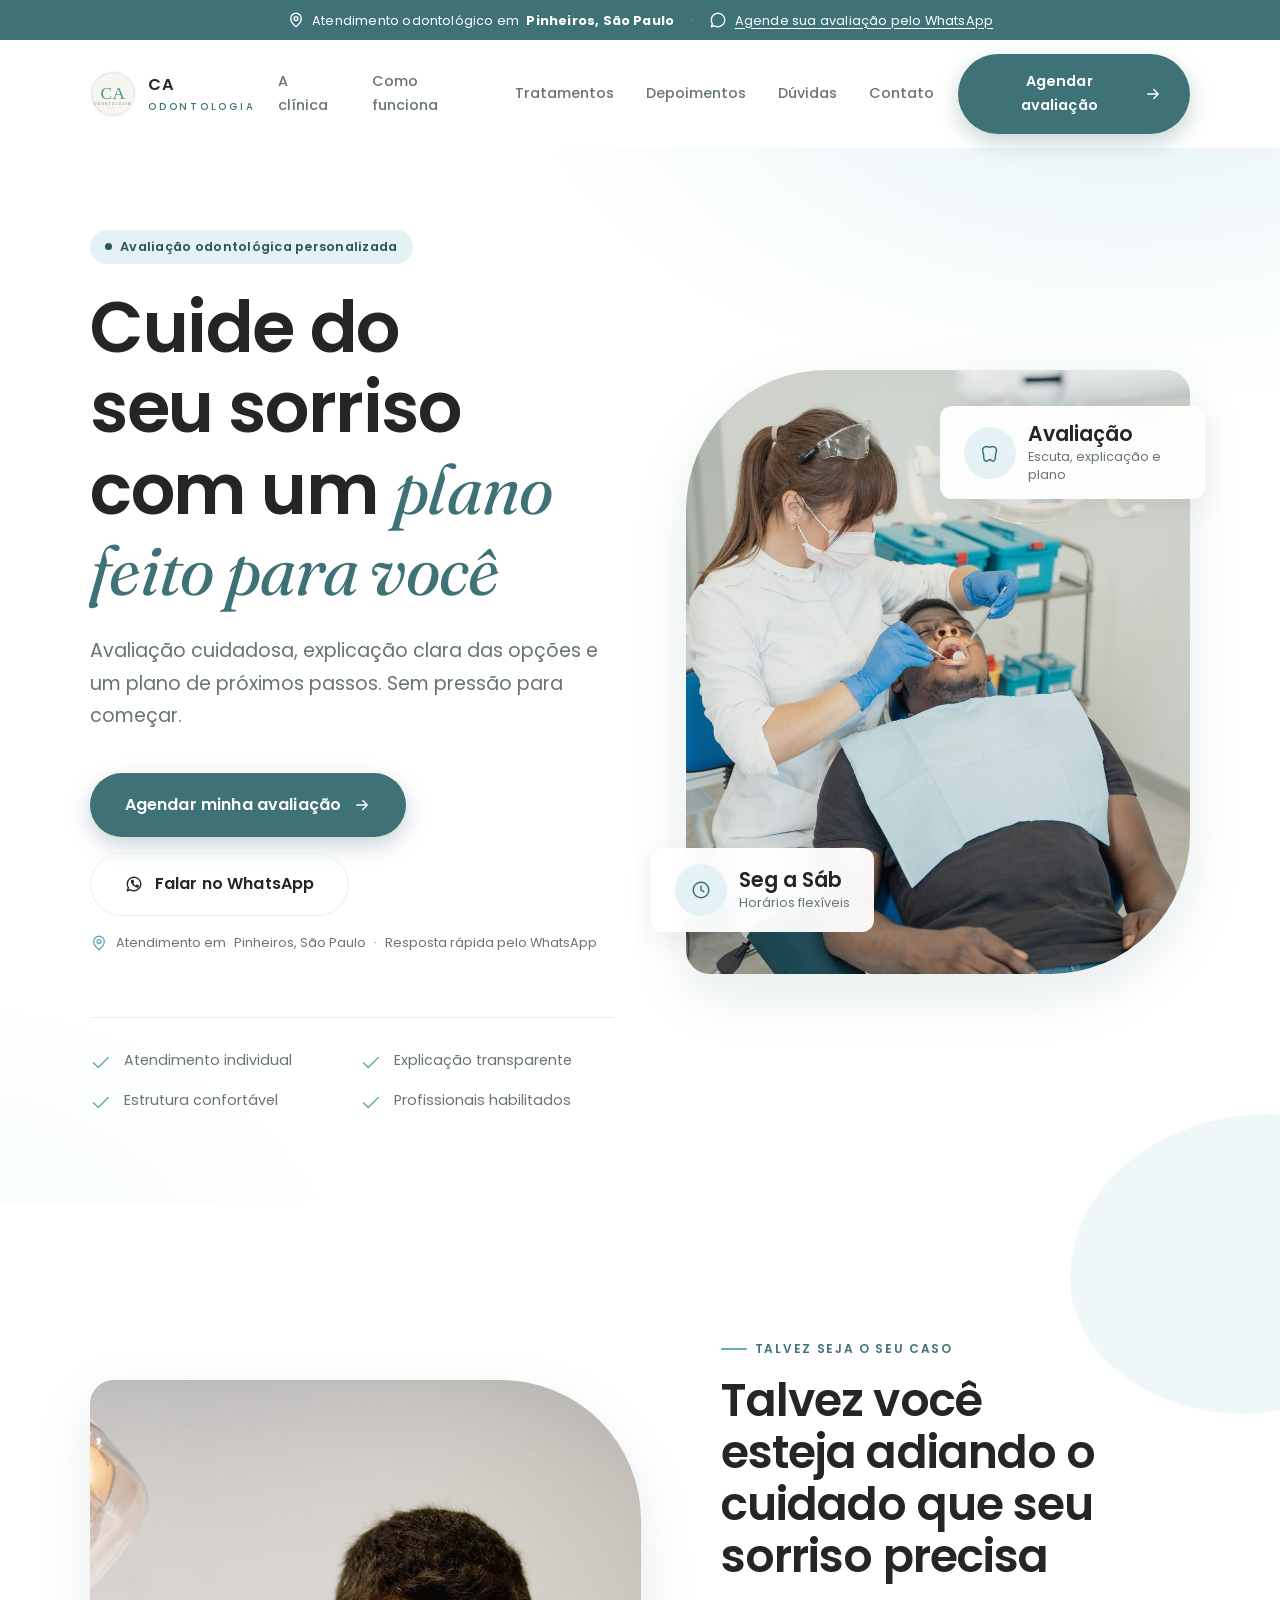
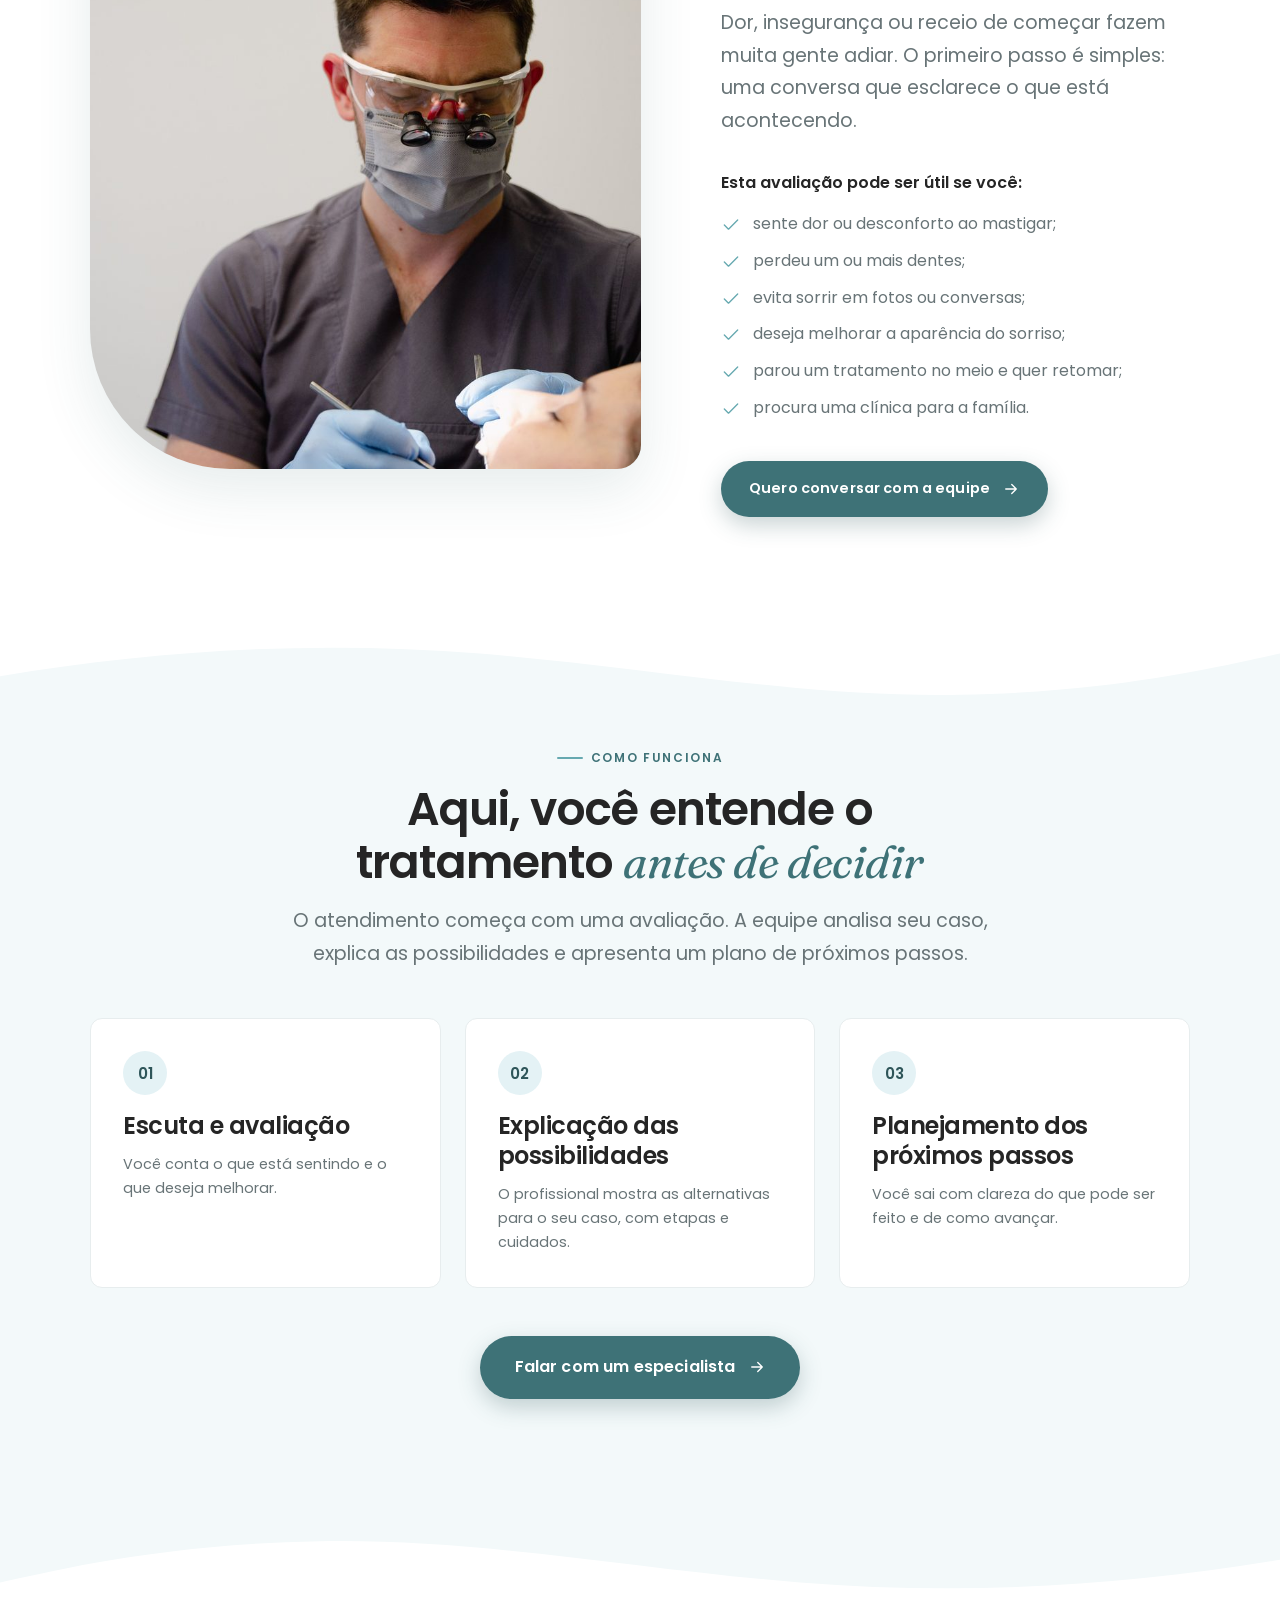
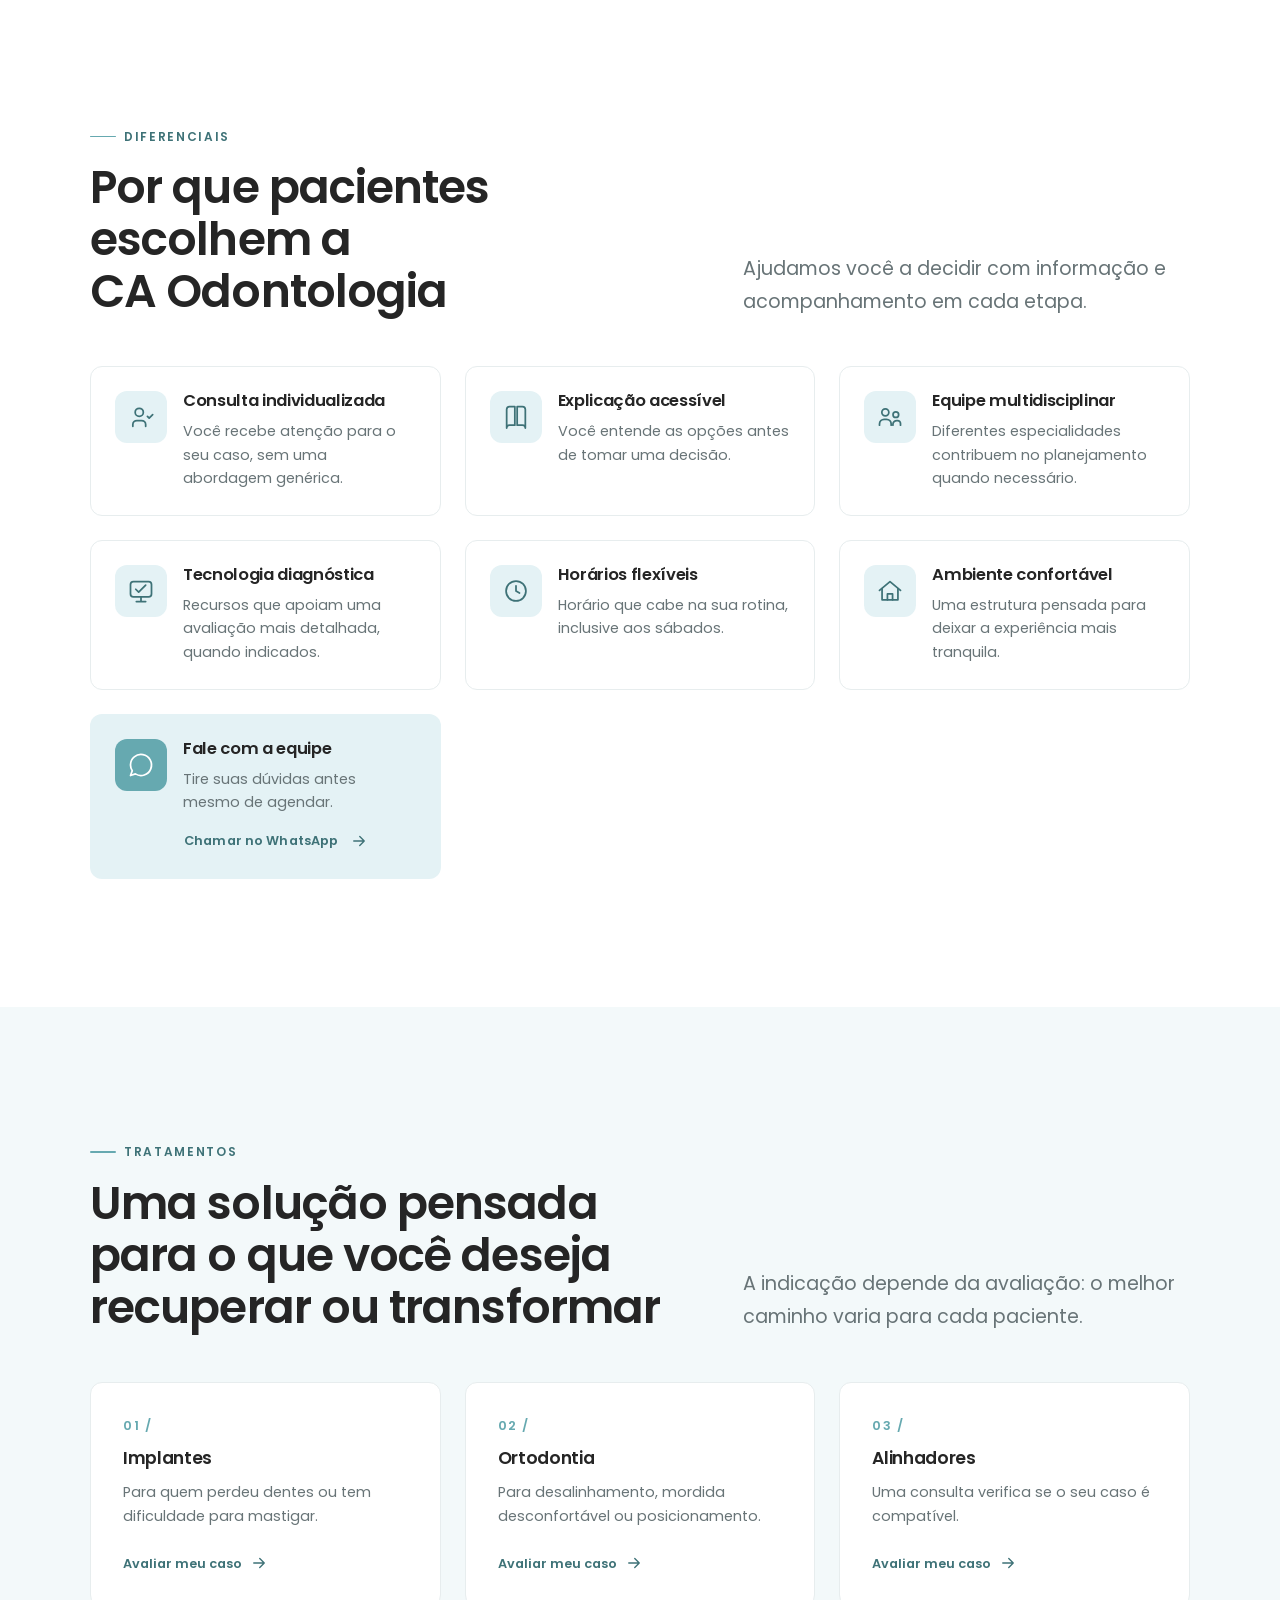
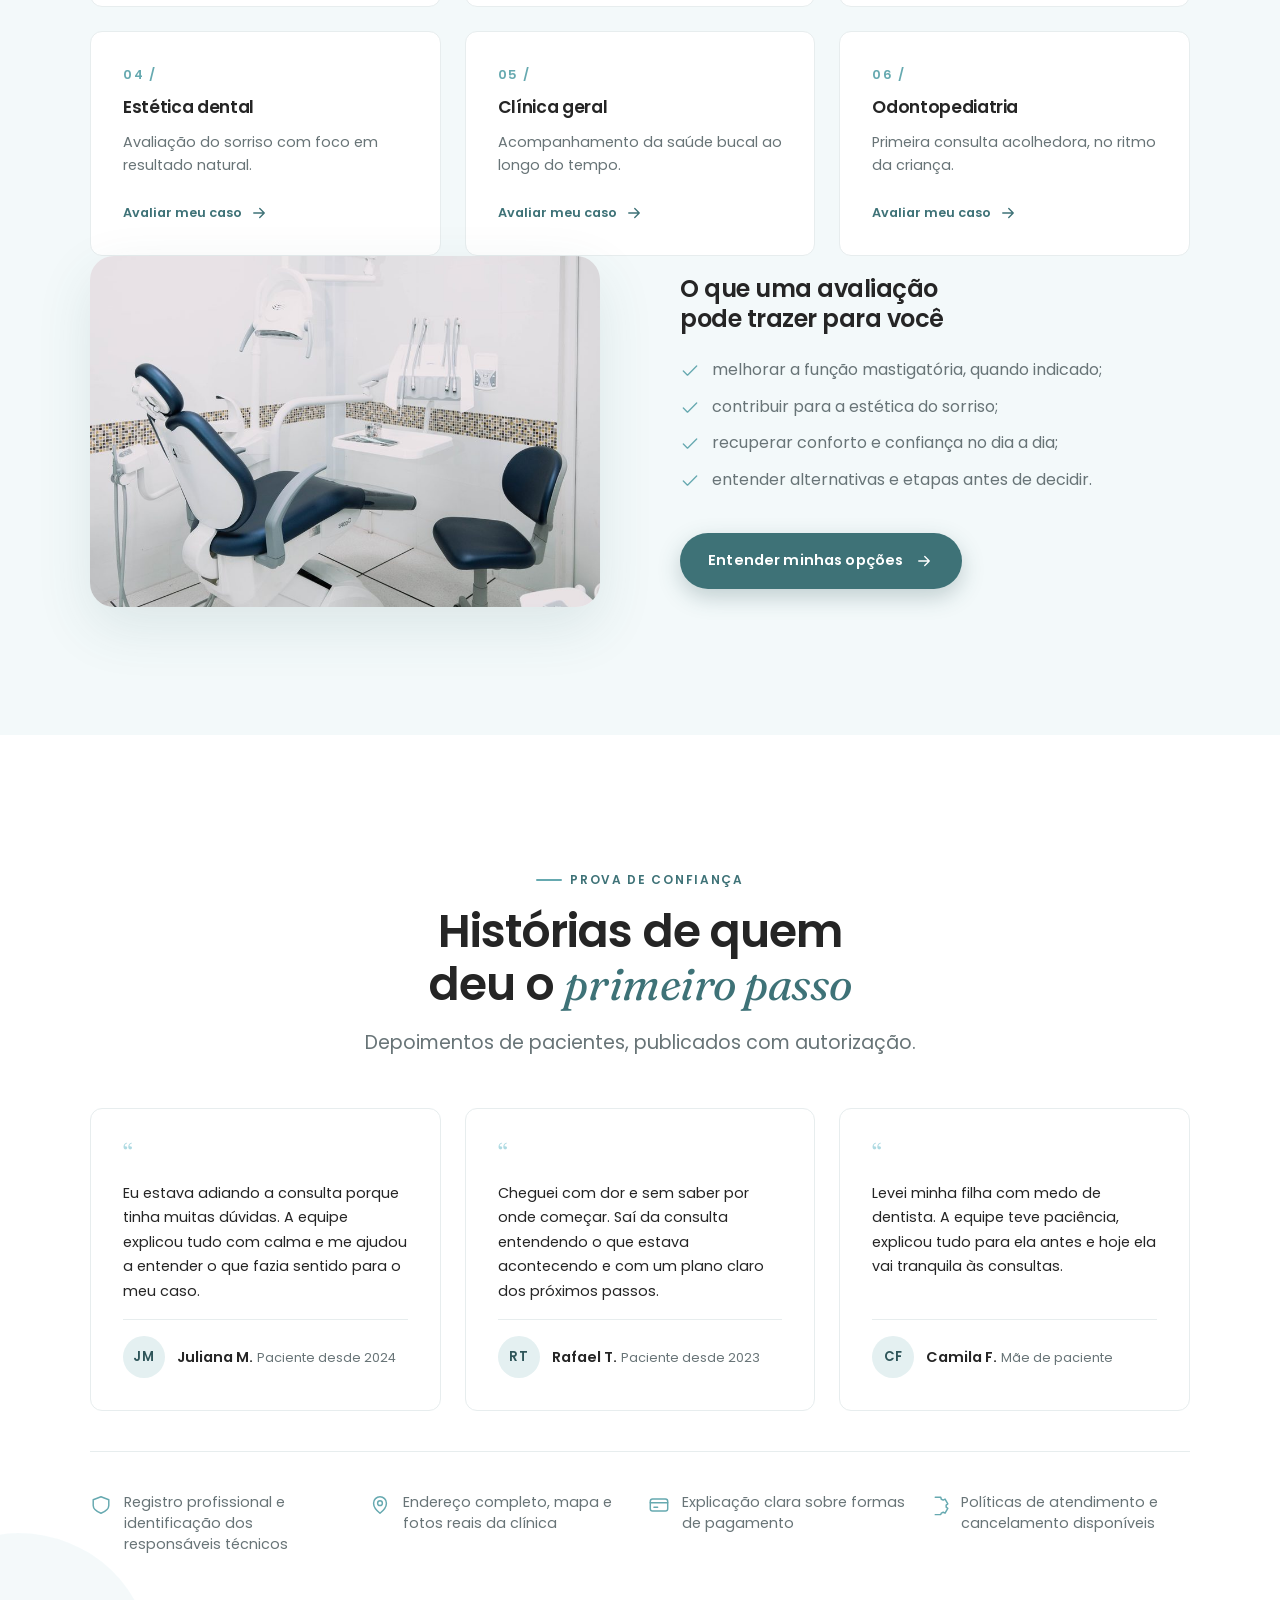
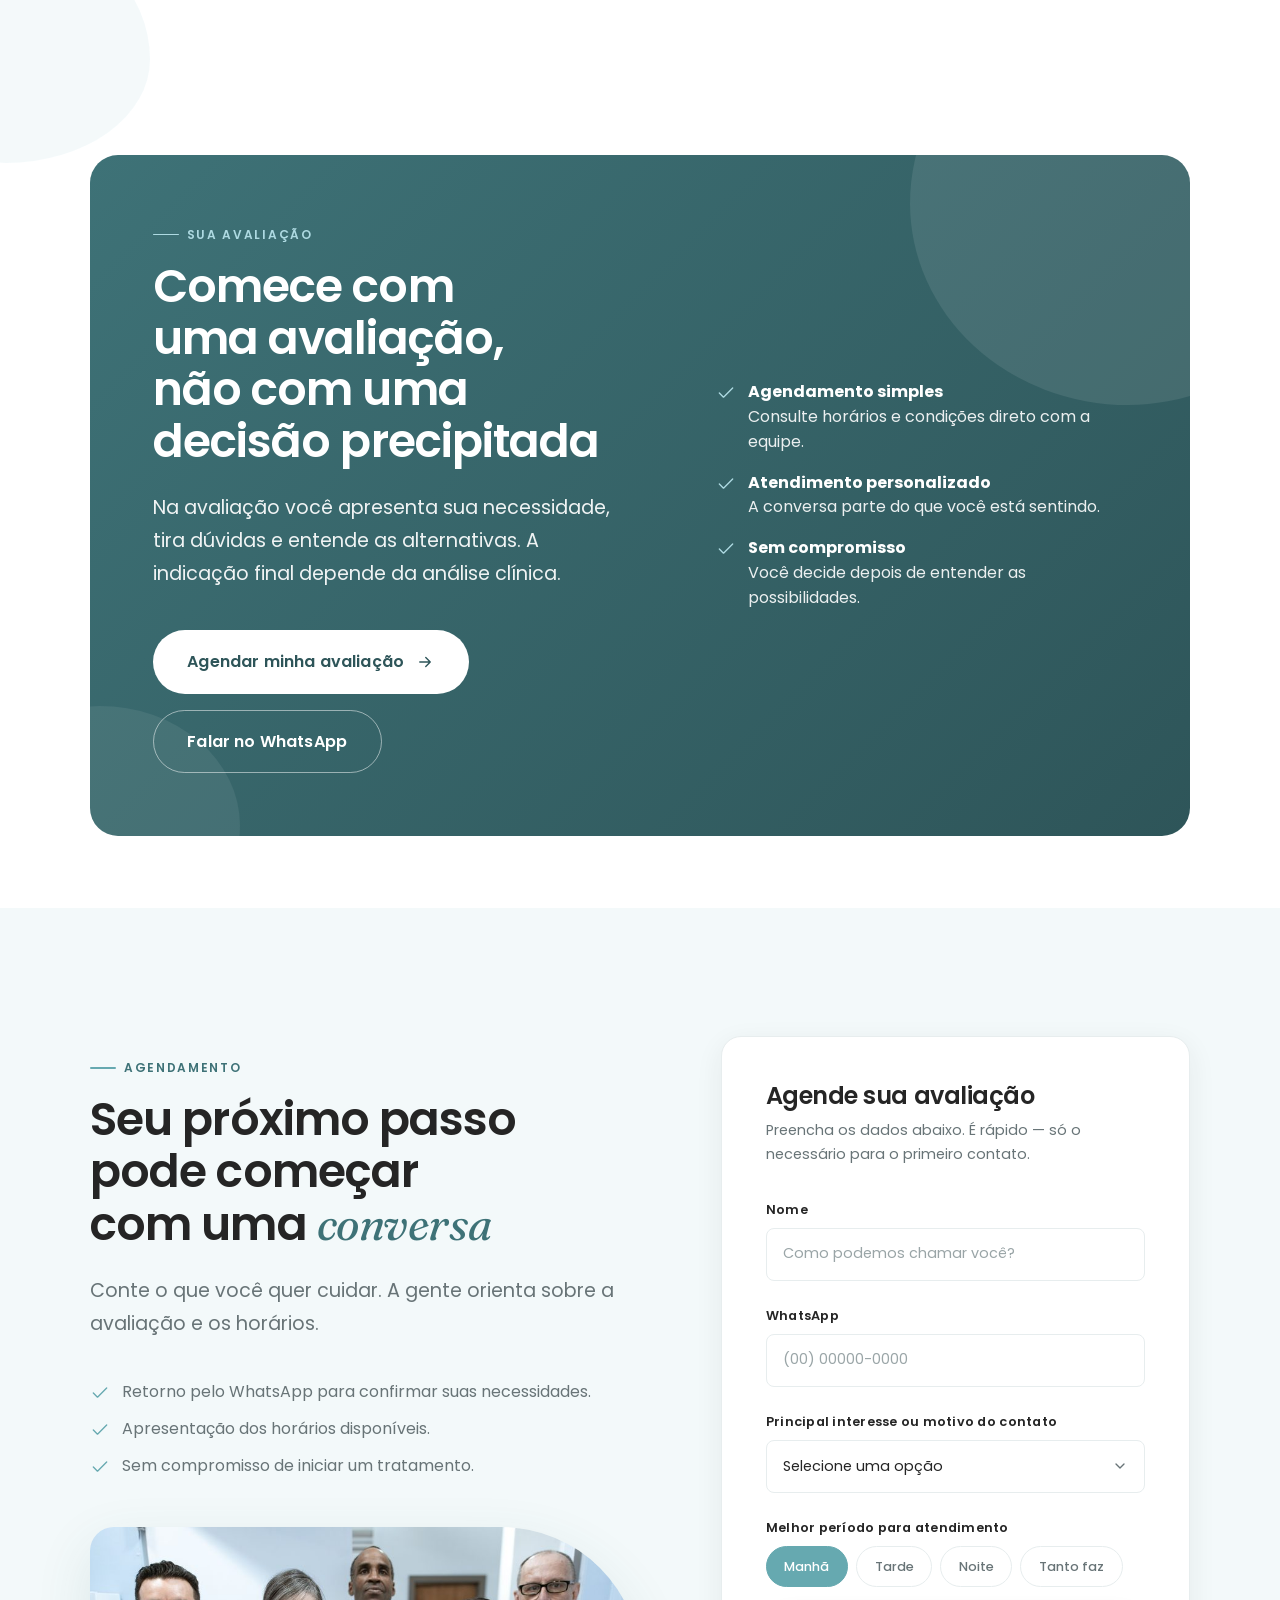
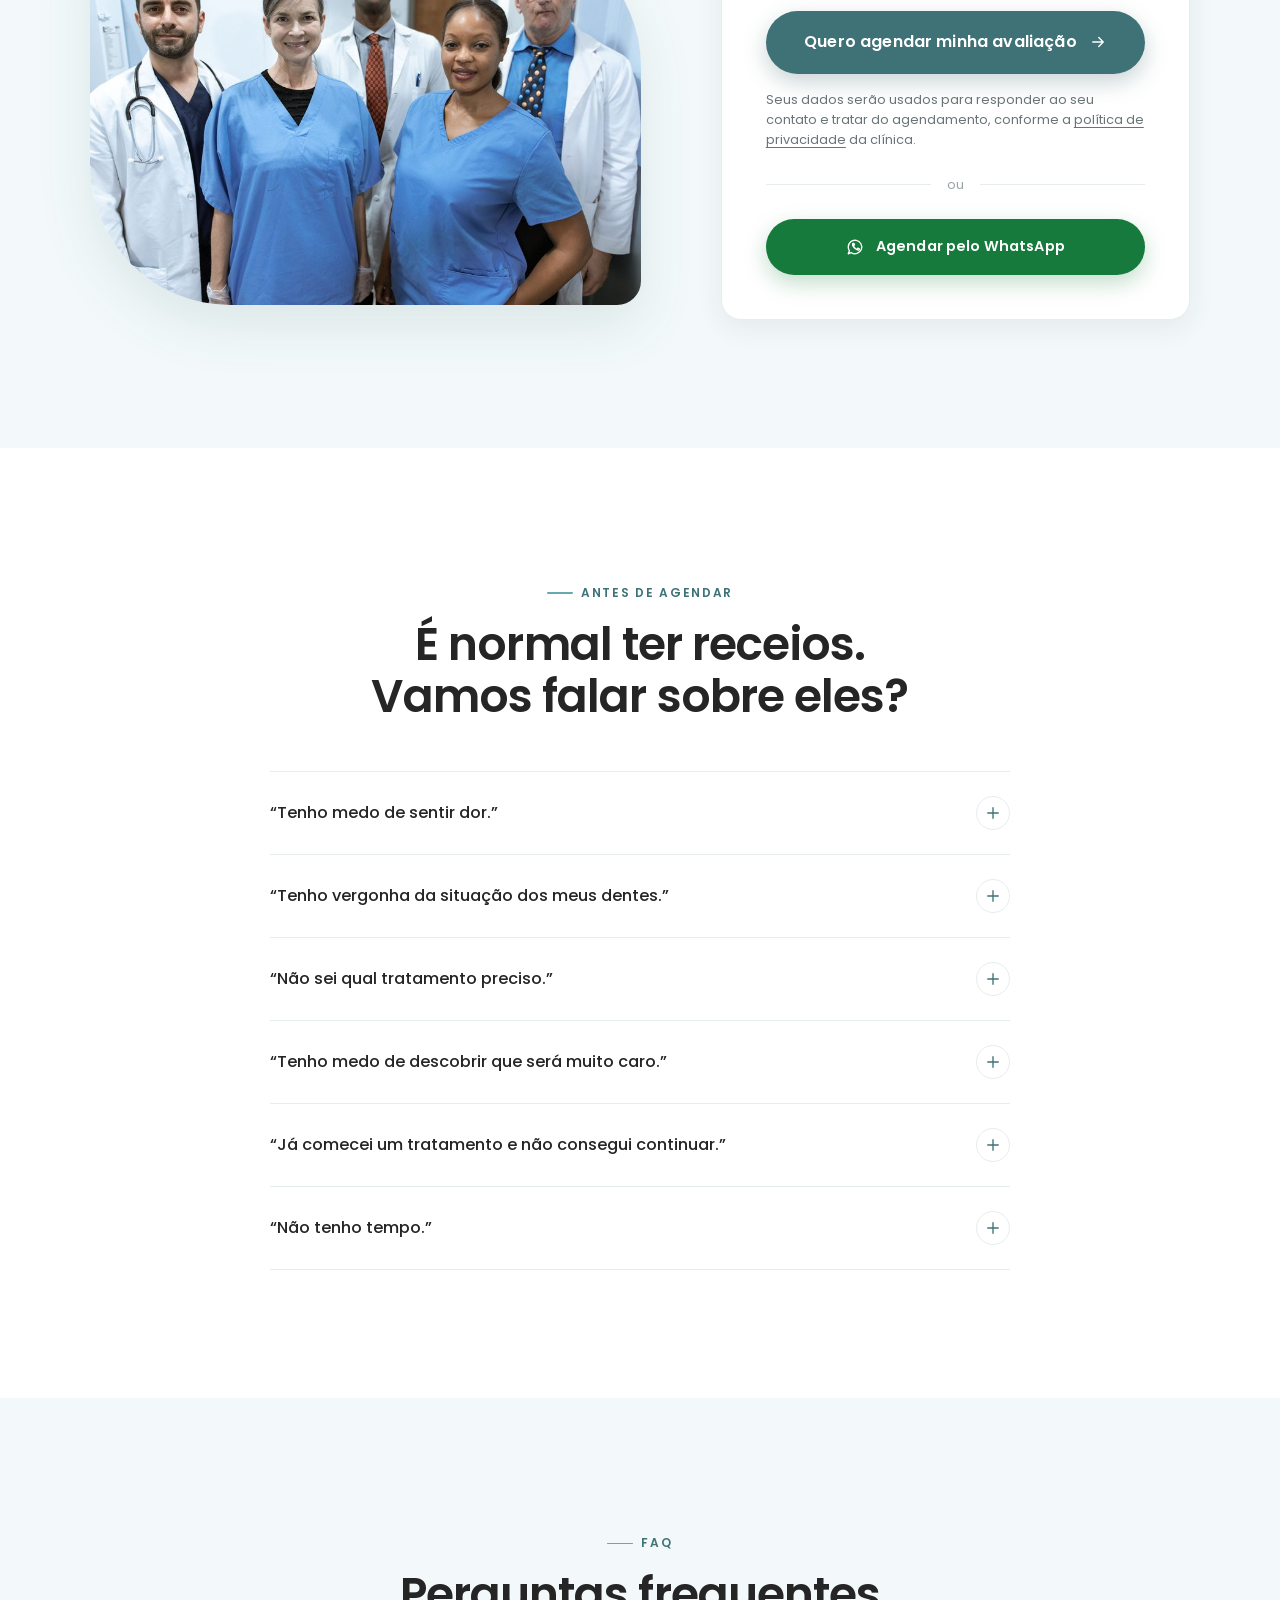
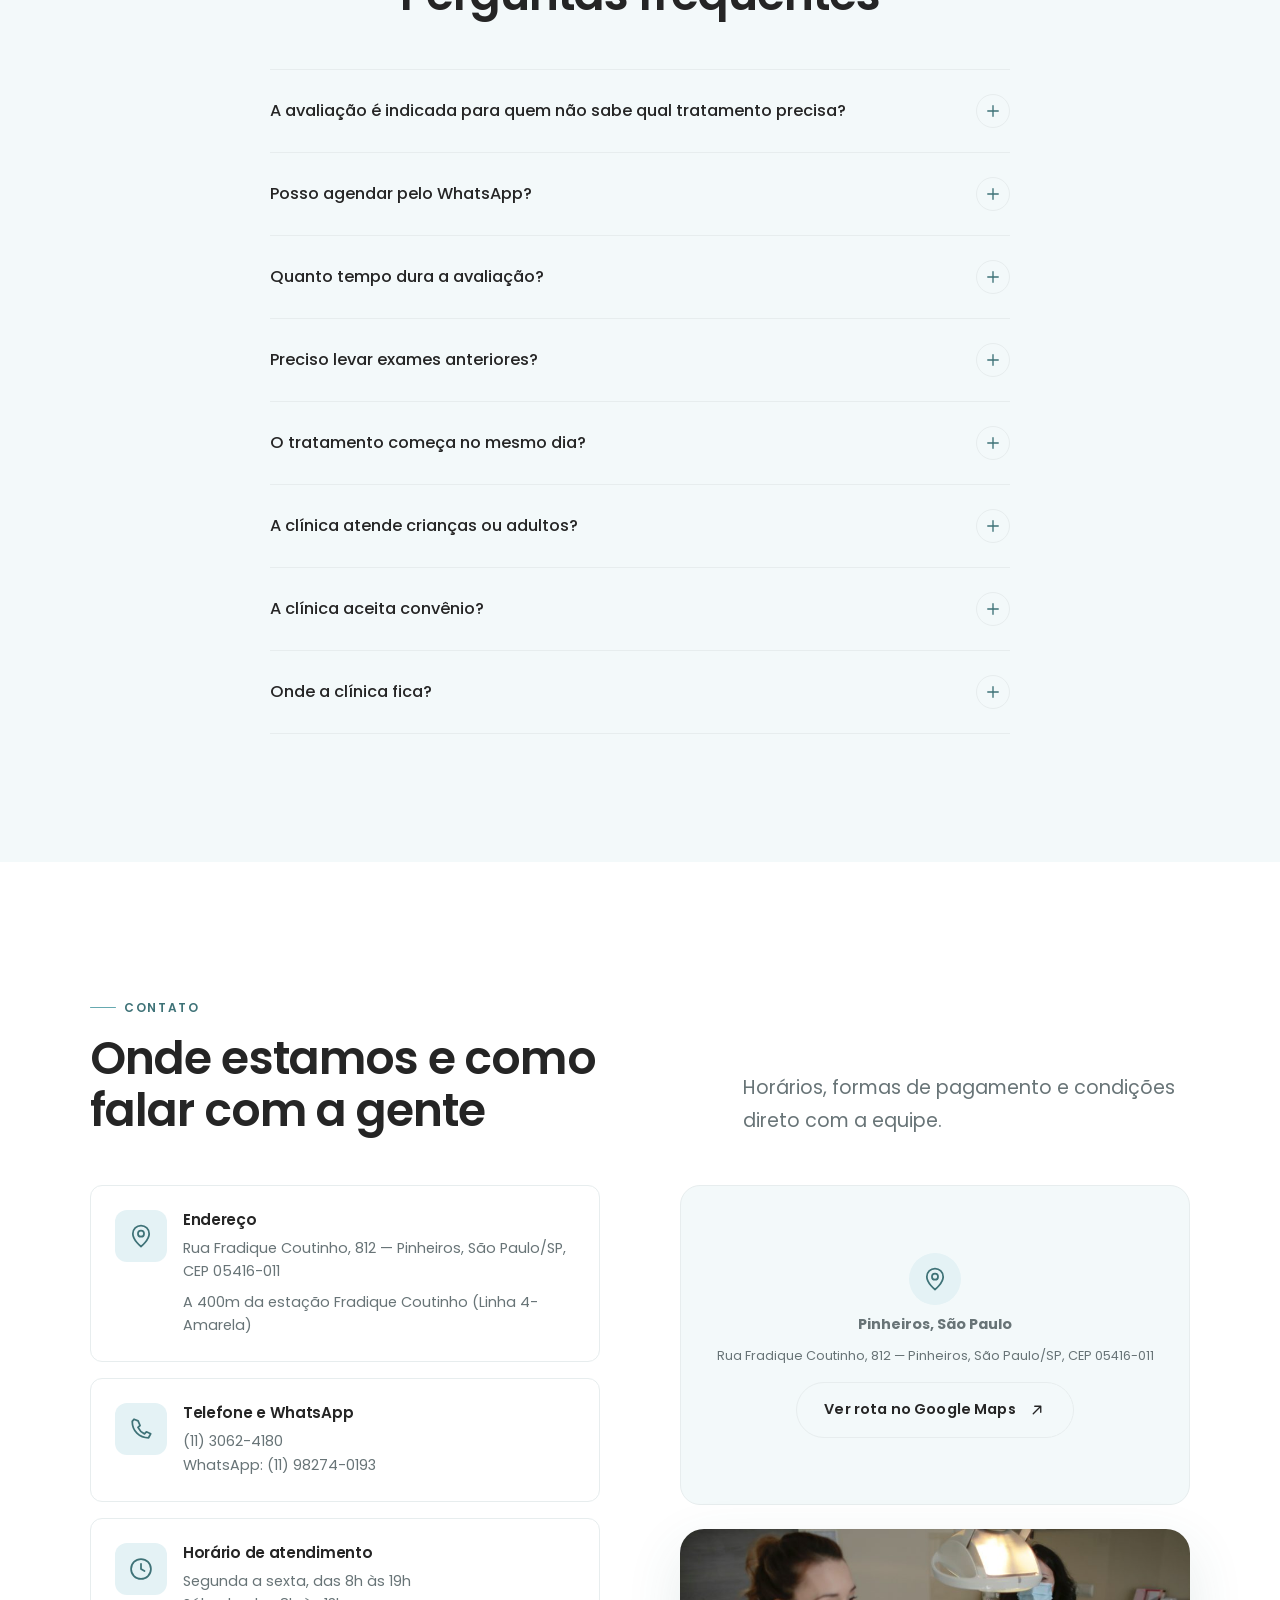
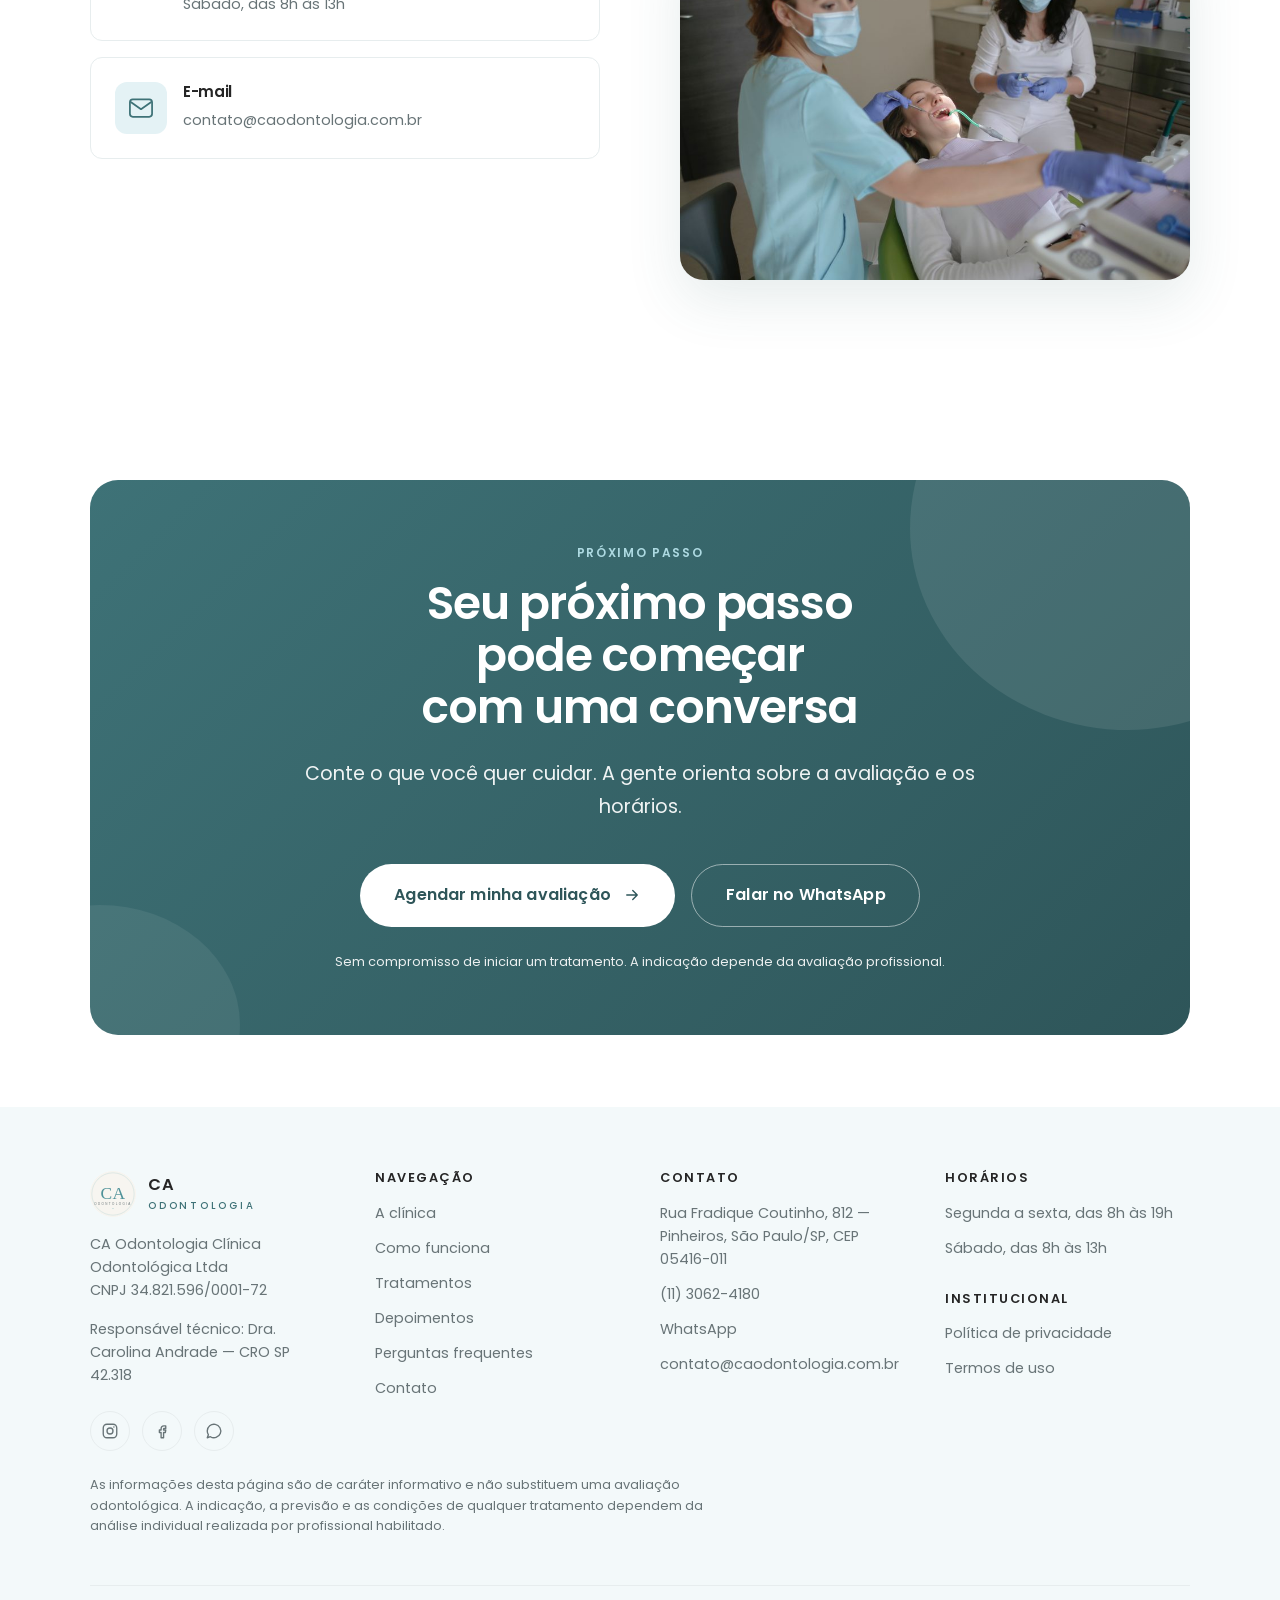
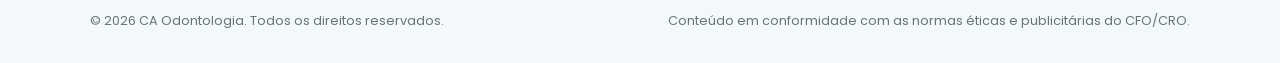
==== commit 60d7ed56: "Corrige quebra de texto e desproporção dos botões no celular O botão da terceira dobra ("Agendar uma" ====
--- a/index.html
+++ b/index.html
@@ -290,7 +290,7 @@
 
     <div class="btn-row" style="justify-content:center;margin-top:var(--sp-8)" data-reveal>
       <a class="btn btn--primary btn--lg" href="#agendar">
-        Agendar uma conversa com o especialista
+        Falar com um especialista
         <svg class="icon icon--sm" viewBox="0 0 24 24" aria-hidden="true"><path d="M5 12h14M13 6l6 6-6 6"/></svg>
       </a>
     </div>
--- a/css/style.css
+++ b/css/style.css
@@ -259,11 +259,15 @@
   letter-spacing: 0.01em;
   cursor: pointer;
   text-align: center;
+  text-wrap: balance;
   transition: background var(--t-fast), color var(--t-fast),
               border-color var(--t-fast), transform var(--t-fast),
               box-shadow var(--t-fast);
 }
+/* O ícone nunca encolhe nem quebra para uma linha própria: se o rótulo
+   quebrar, os dois continuam alinhados na mesma caixa. */
 .btn svg { flex: none; }
+.btn > svg:last-child { align-self: center; }
 
 .btn--primary {
   background: var(--c-cta);
@@ -1304,8 +1308,25 @@
   .footer__legal { gap: var(--sp-2); }
 }
 
+/* Em telas estreitas (iPhone SE e afins) o padding do botão comia a largura
+   do rótulo e forçava quebra em duas linhas, com a seta solta ao lado. */
 @media (max-width: 420px) {
   .btn-row .btn { width: 100%; }
+  .btn,
+  .btn--lg {
+    padding-inline: 0.9rem;
+    font-size: 0.8rem;
+    gap: 0.4rem;
+  }
+  .btn .icon--sm { width: 16px; height: 16px; }
+}
+
+/* Telas muito estreitas (iPhone SE, 320px): o padding do cartão do formulário
+   estreitava o botão a ponto do rótulo não caber. */
+@media (max-width: 360px) {
+  .form-wrap { padding-inline: 1.1rem; }
+  .block-primary { padding-inline: 1.25rem; }
+  .btn, .btn--lg { font-size: 0.76rem; padding-inline: 0.8rem; }
 }
 
 /* O botão flutuante do WhatsApp cobria texto no topo da página, onde o CTA
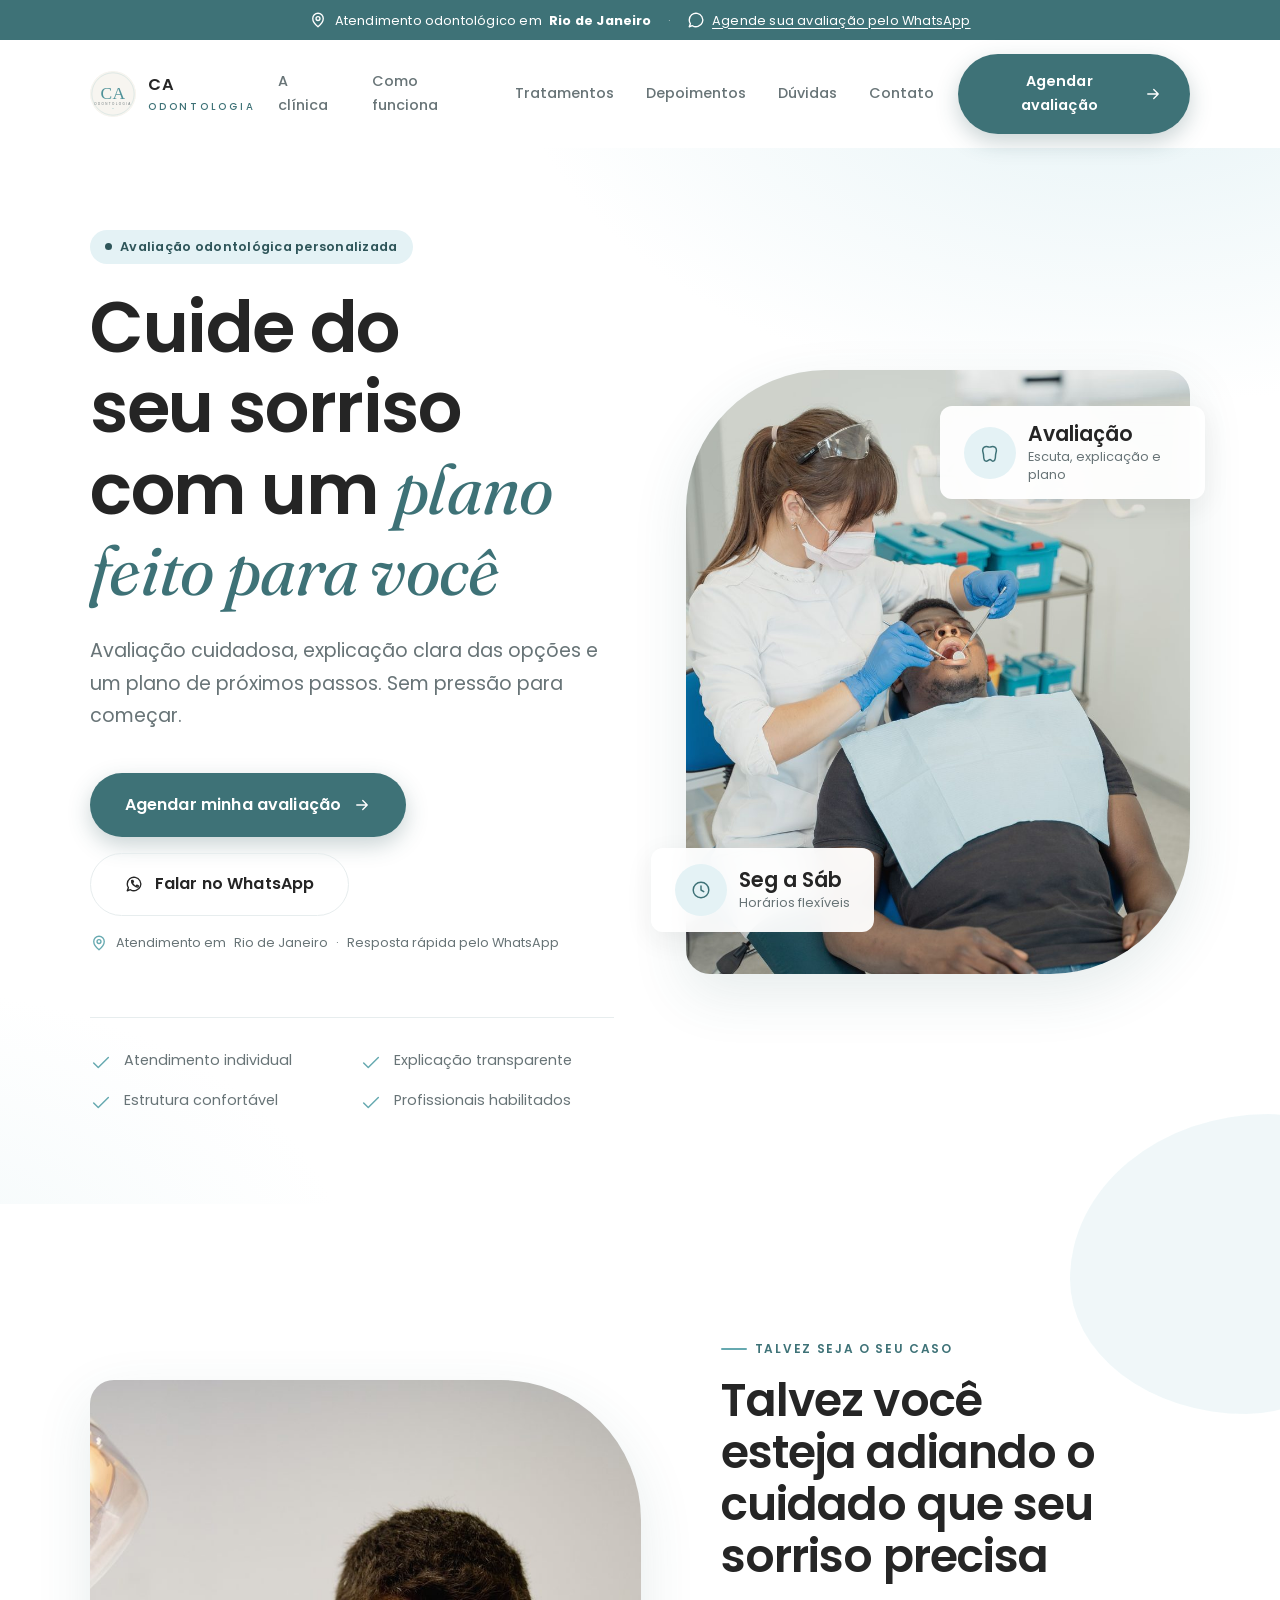
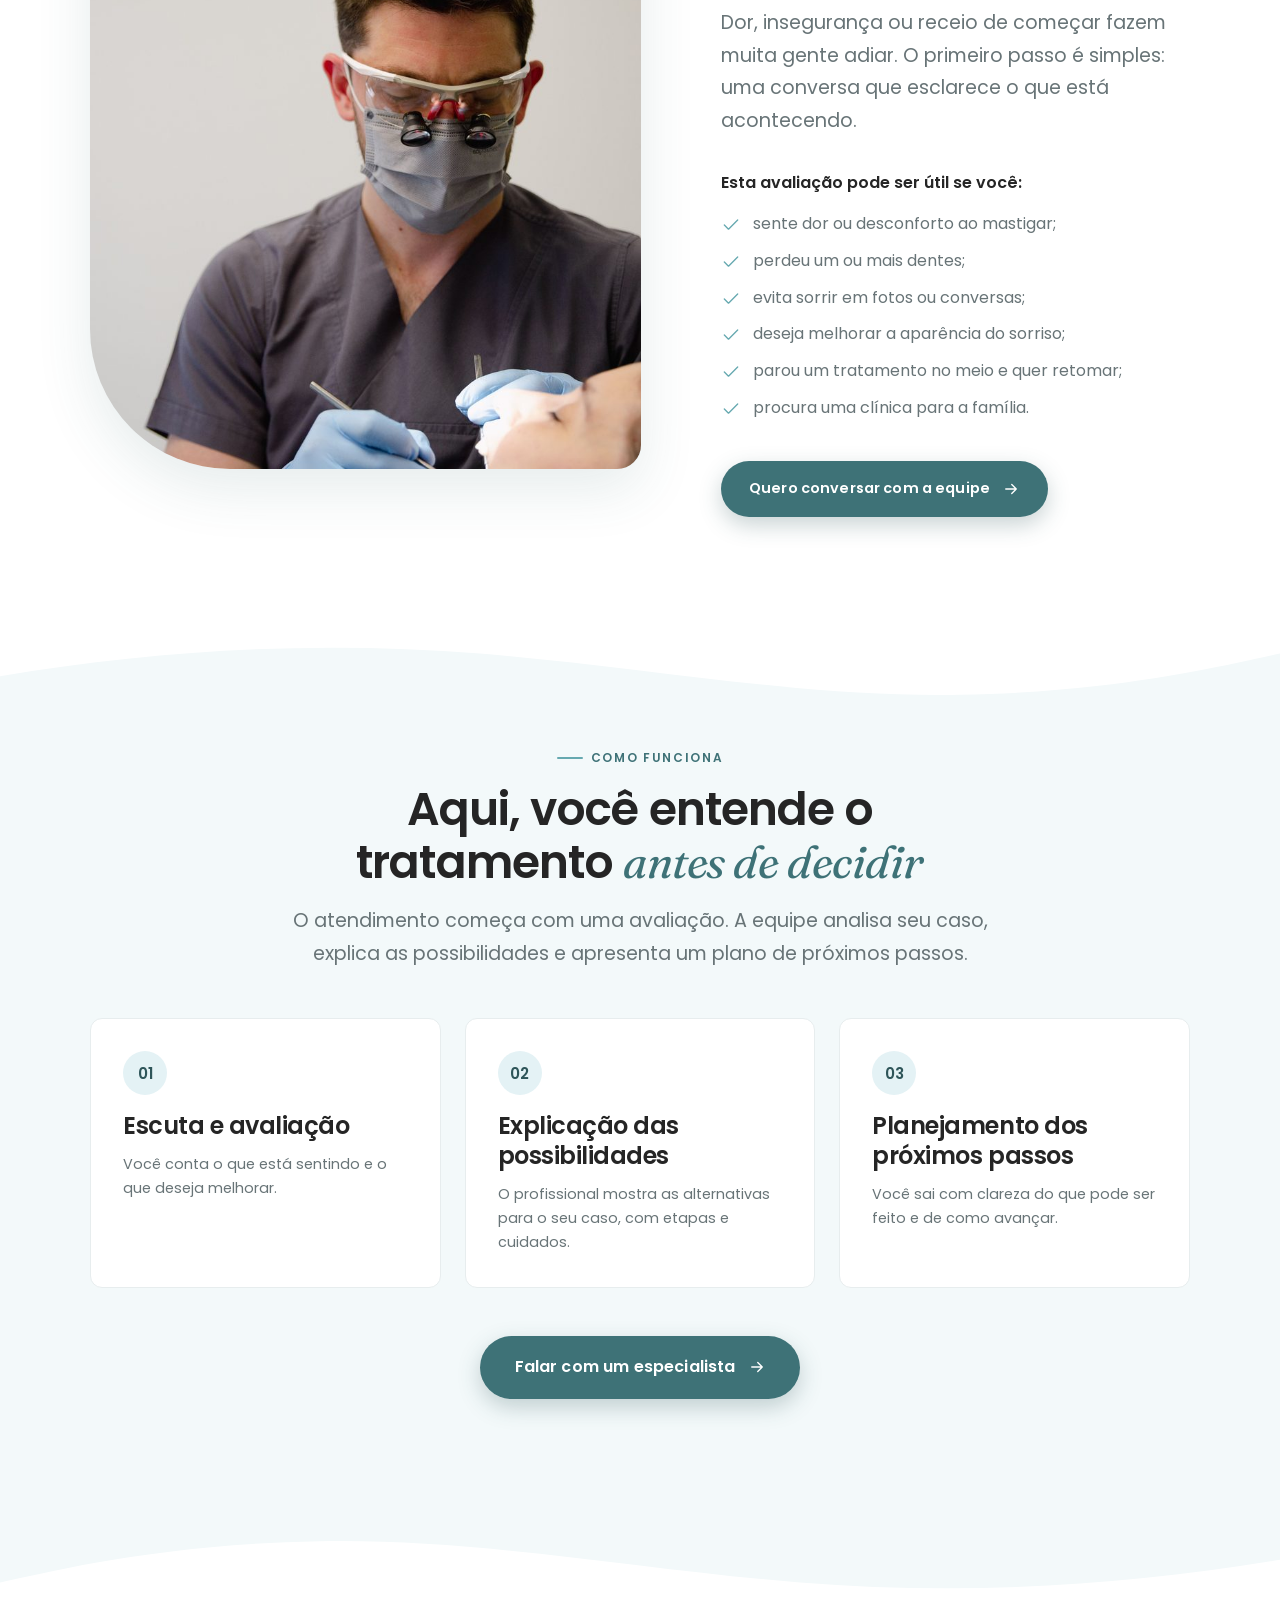
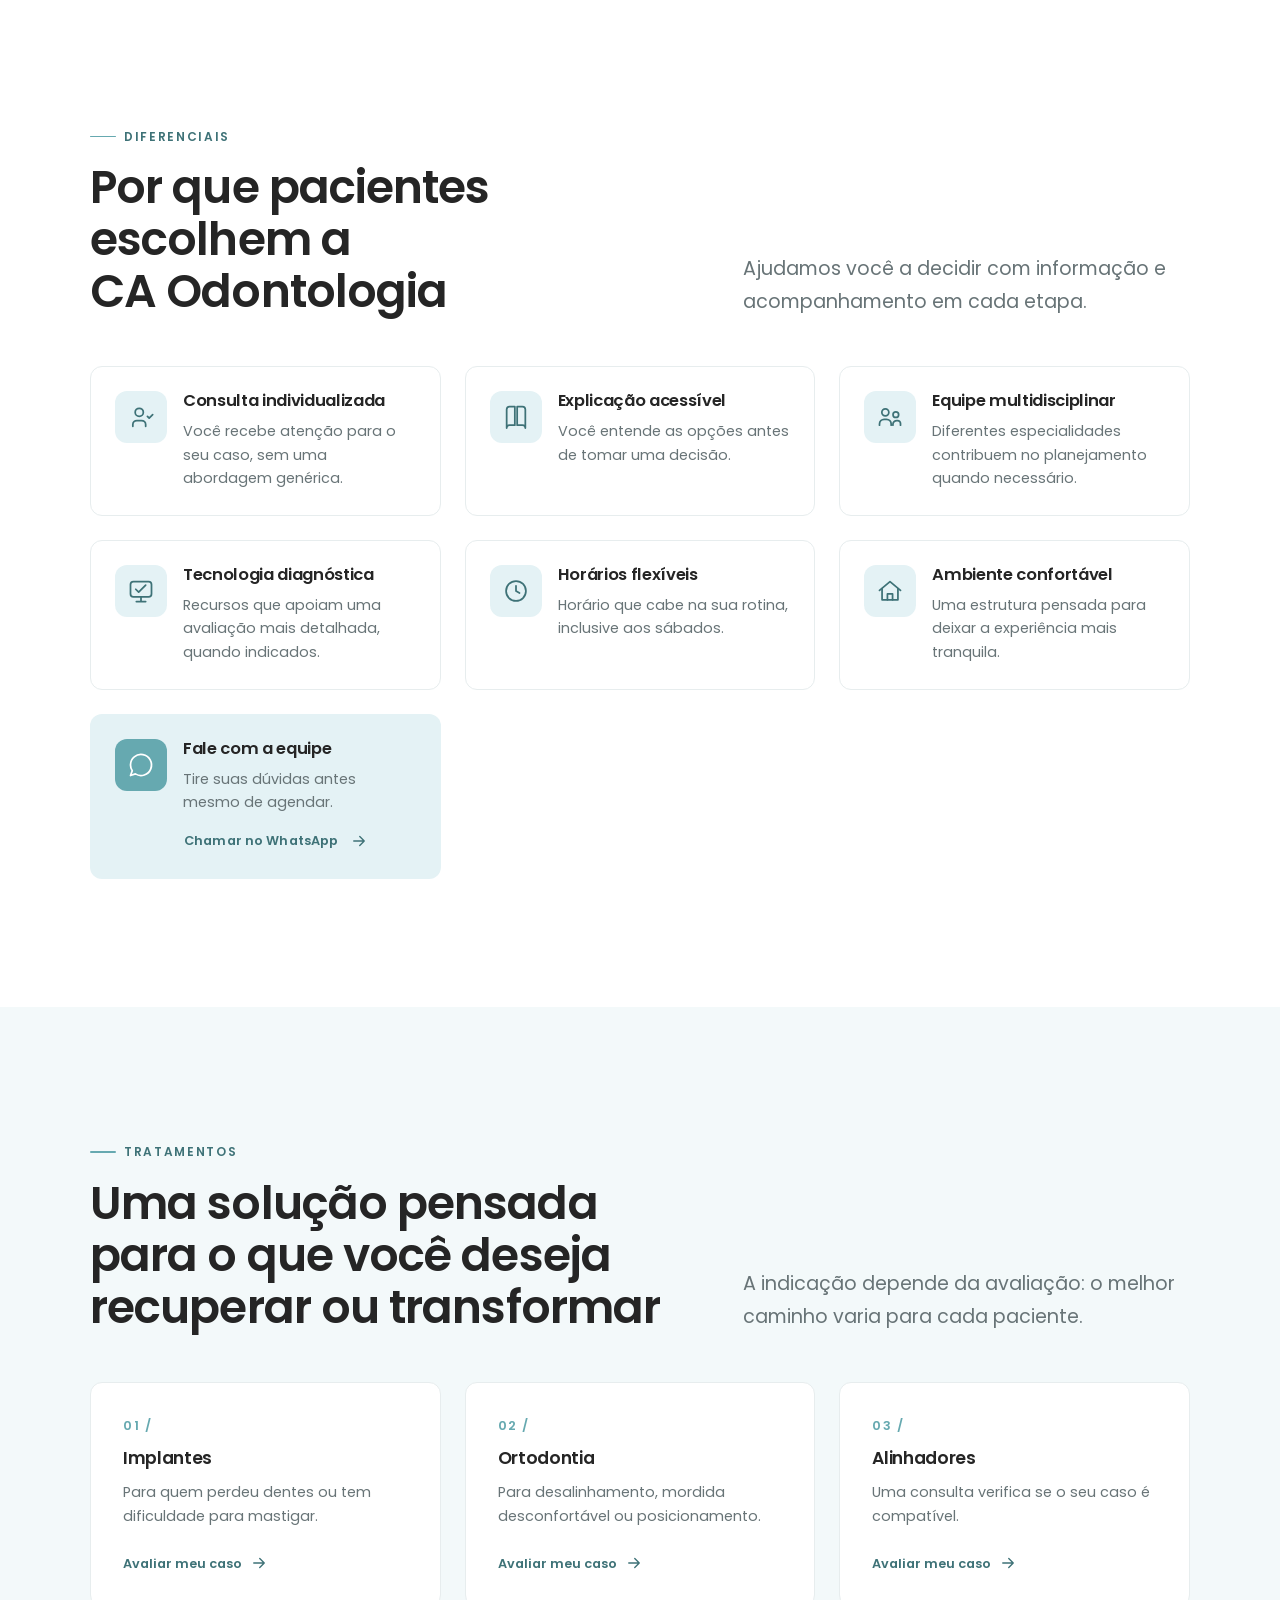
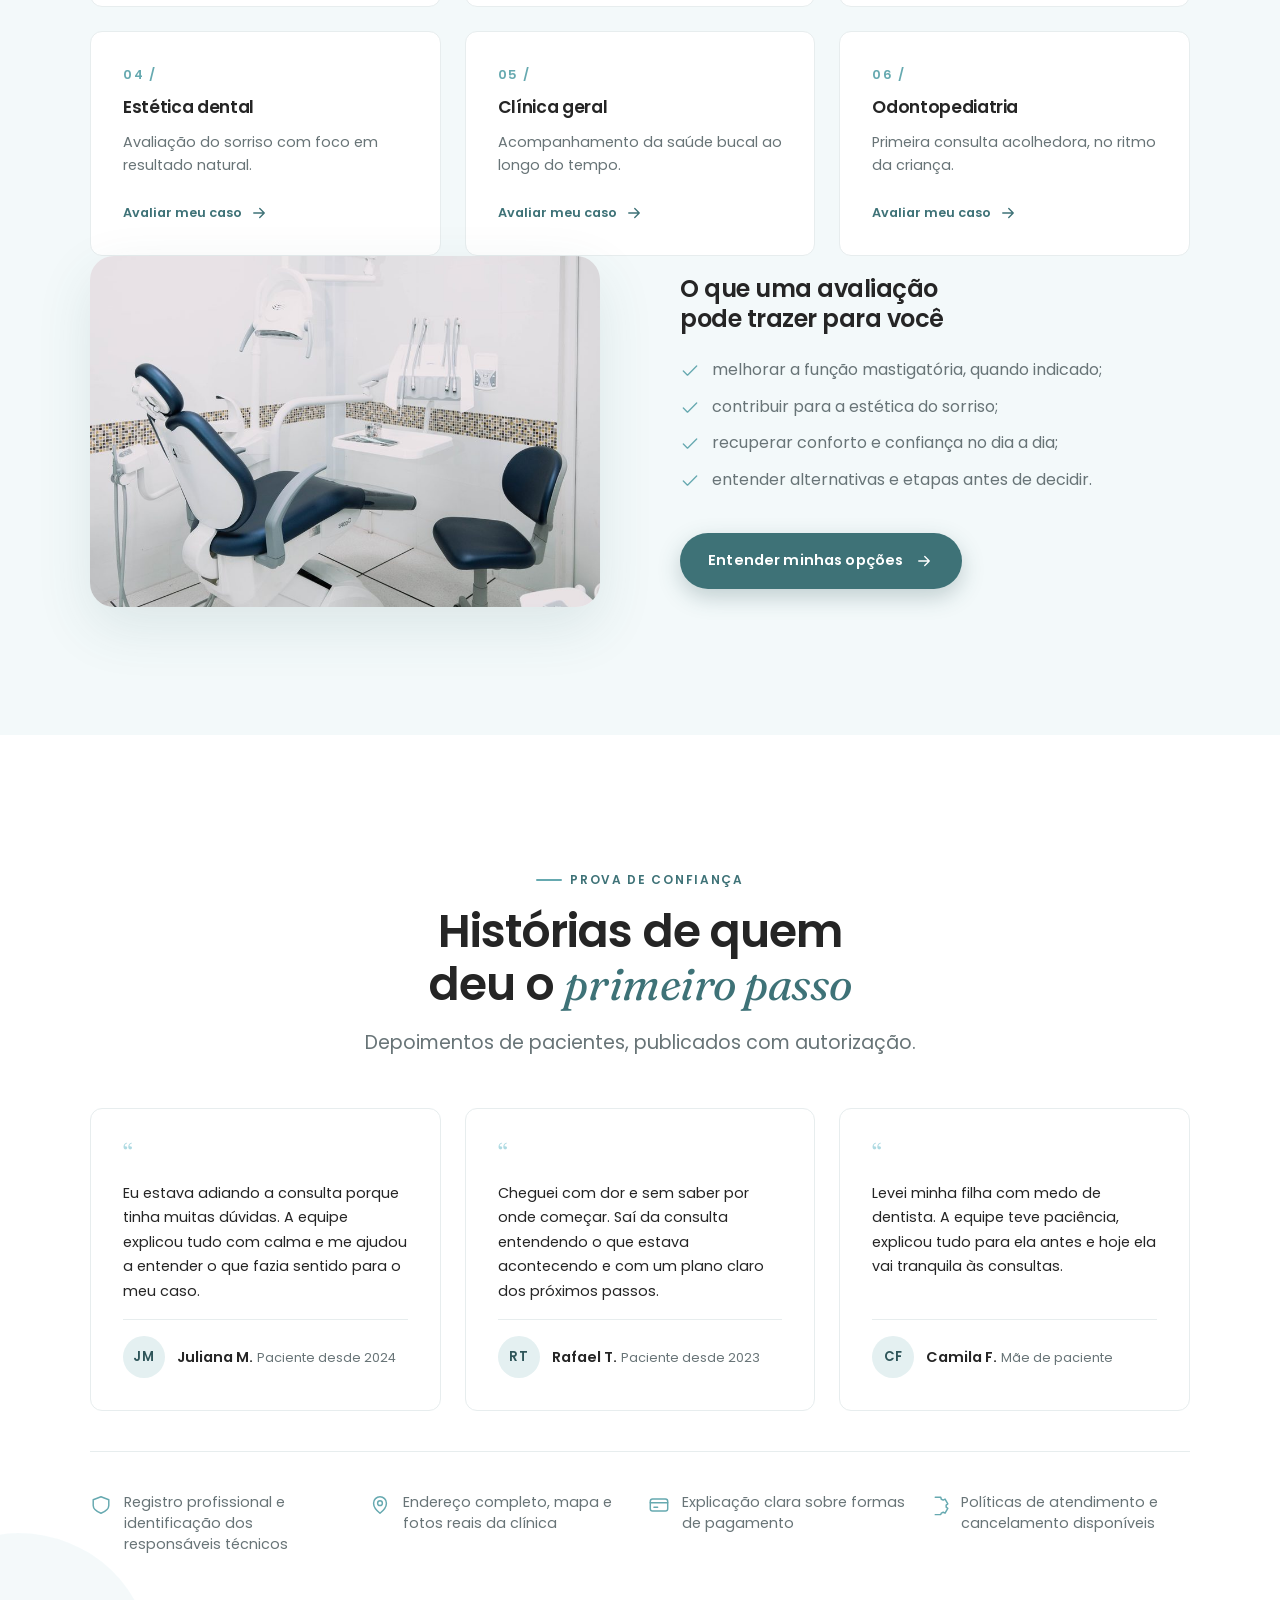
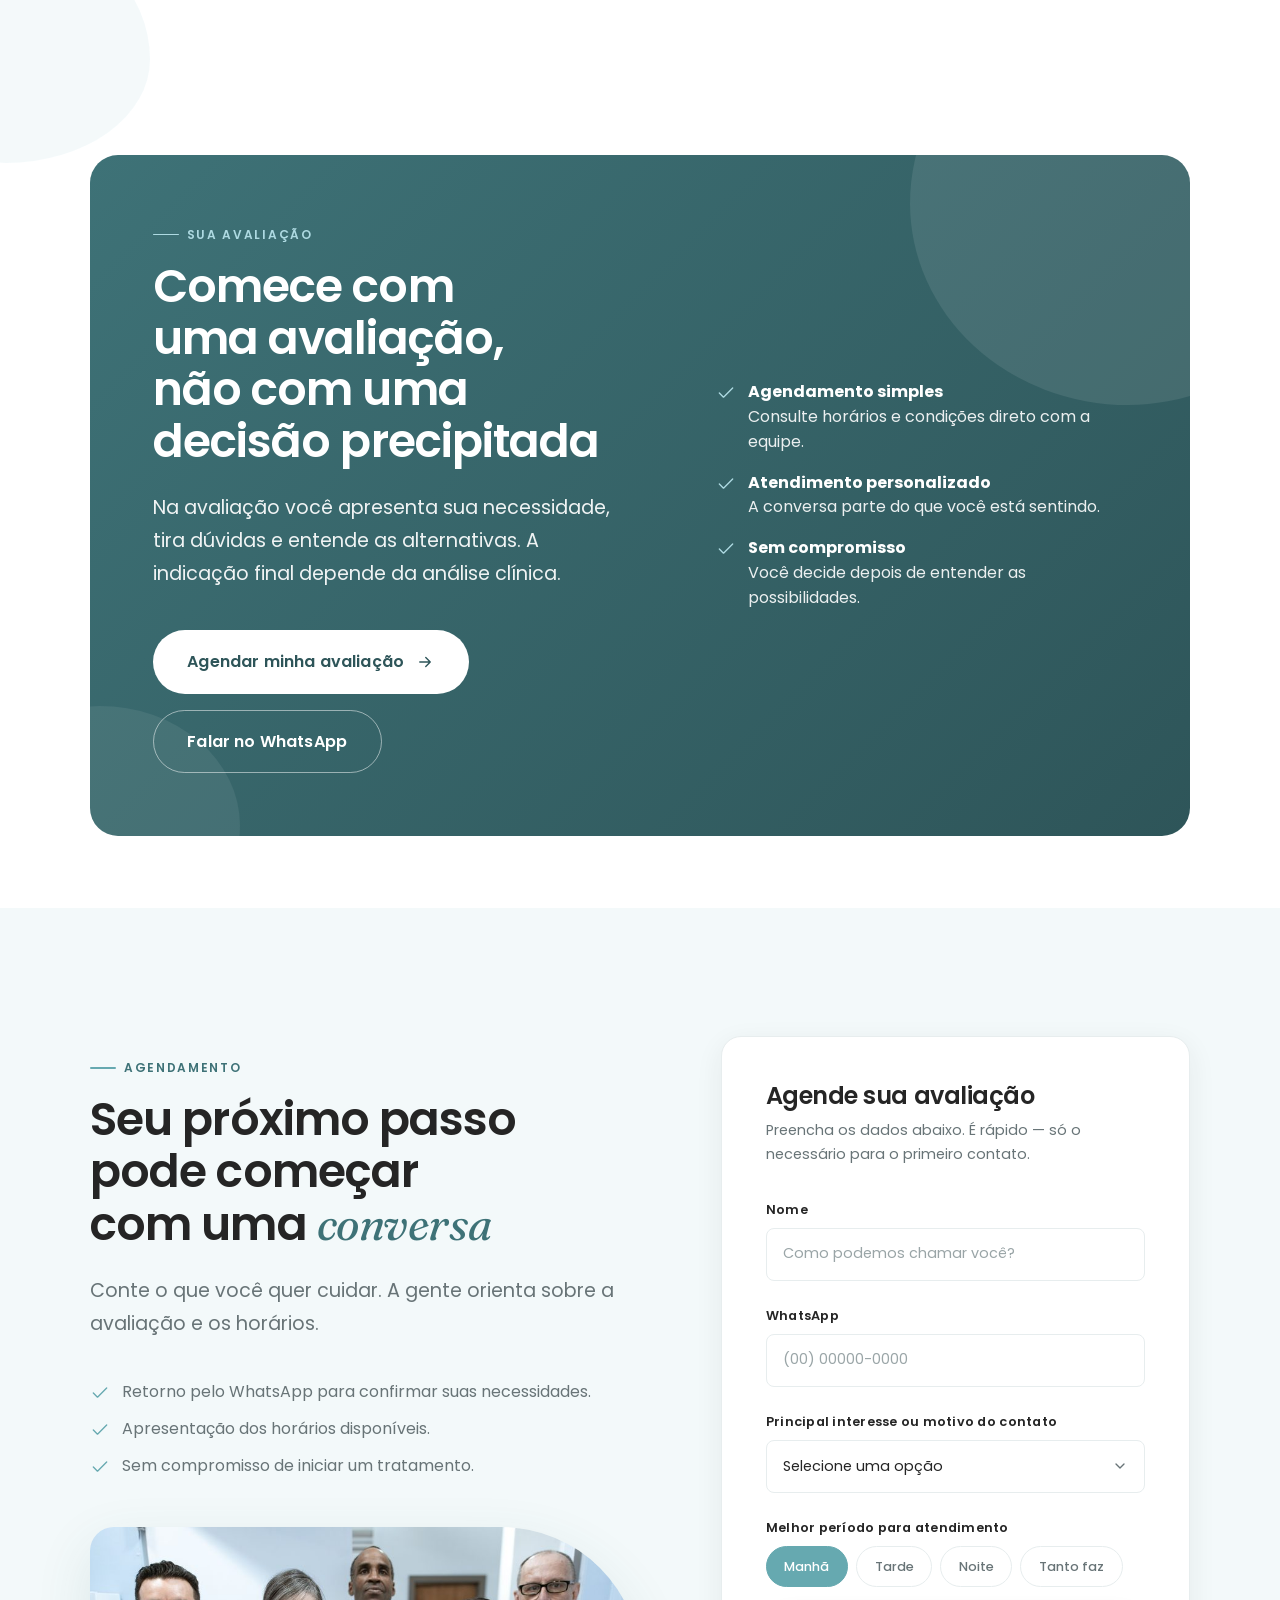
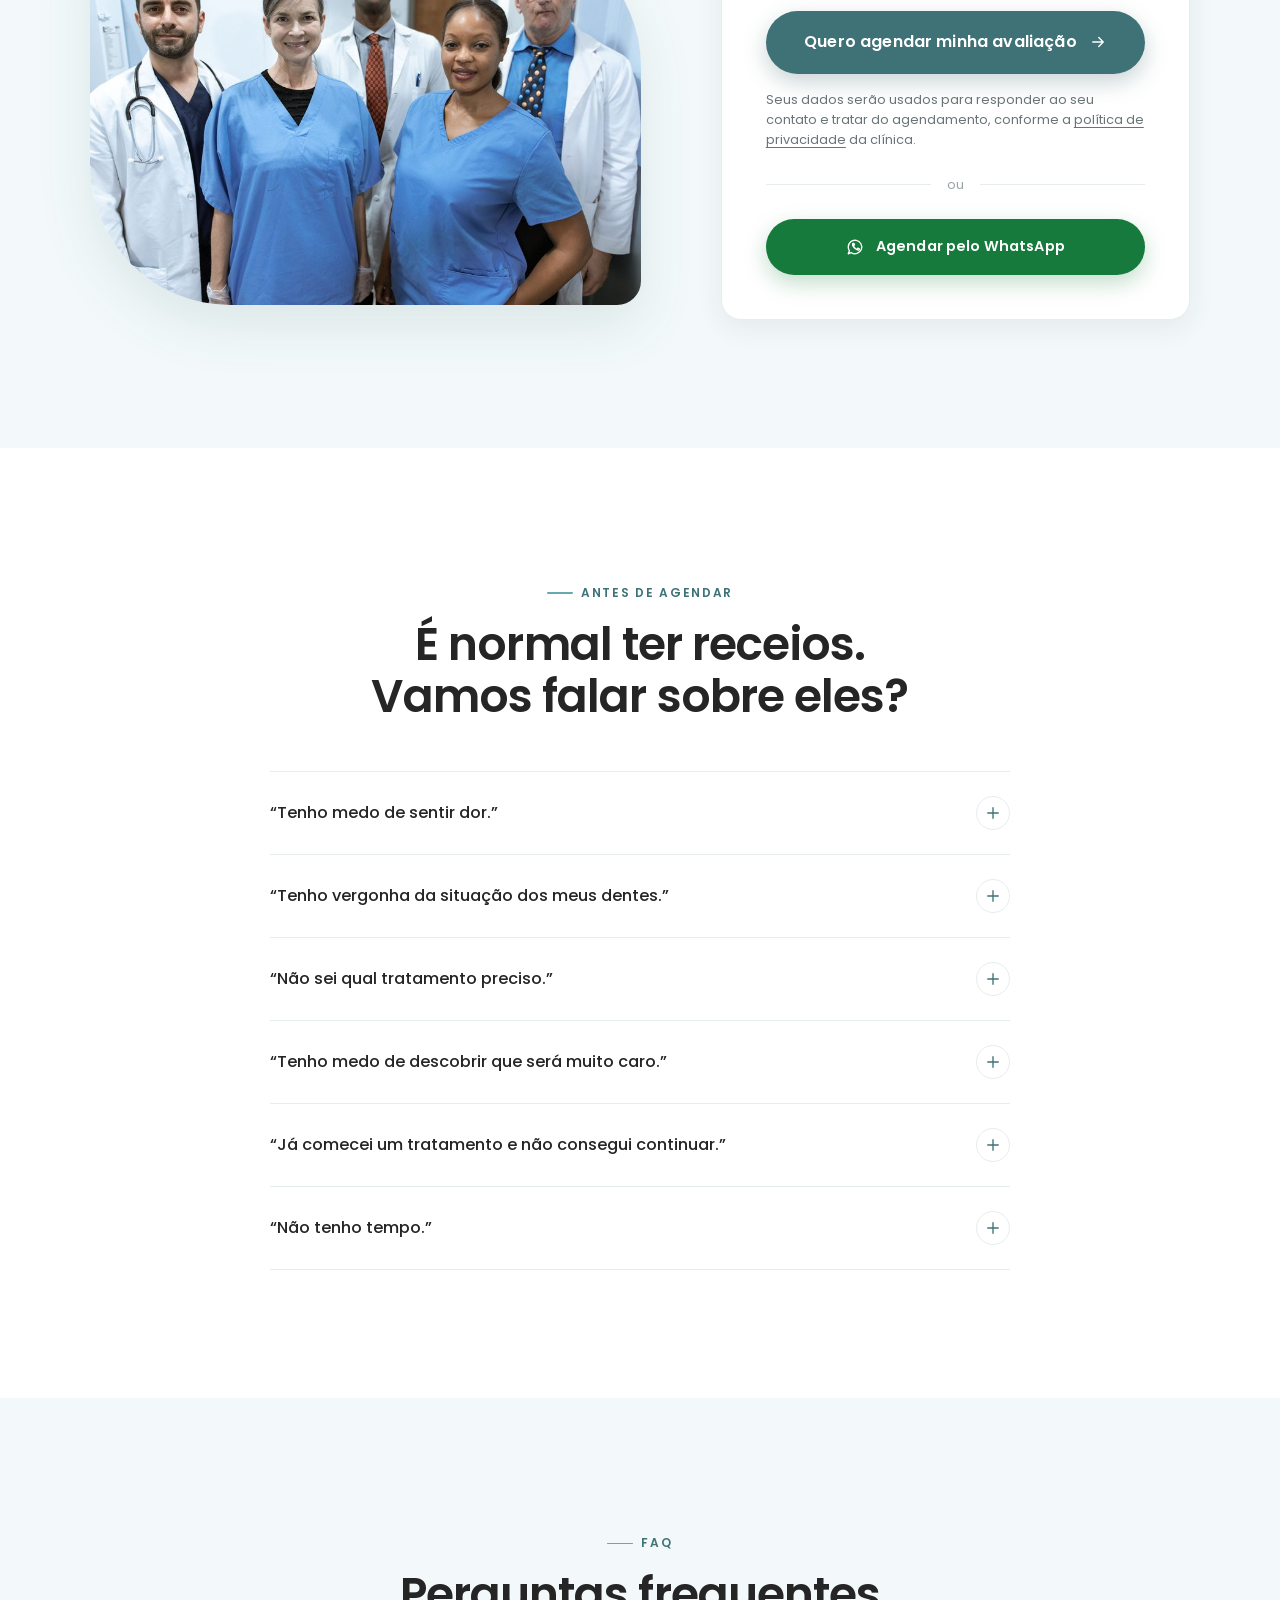
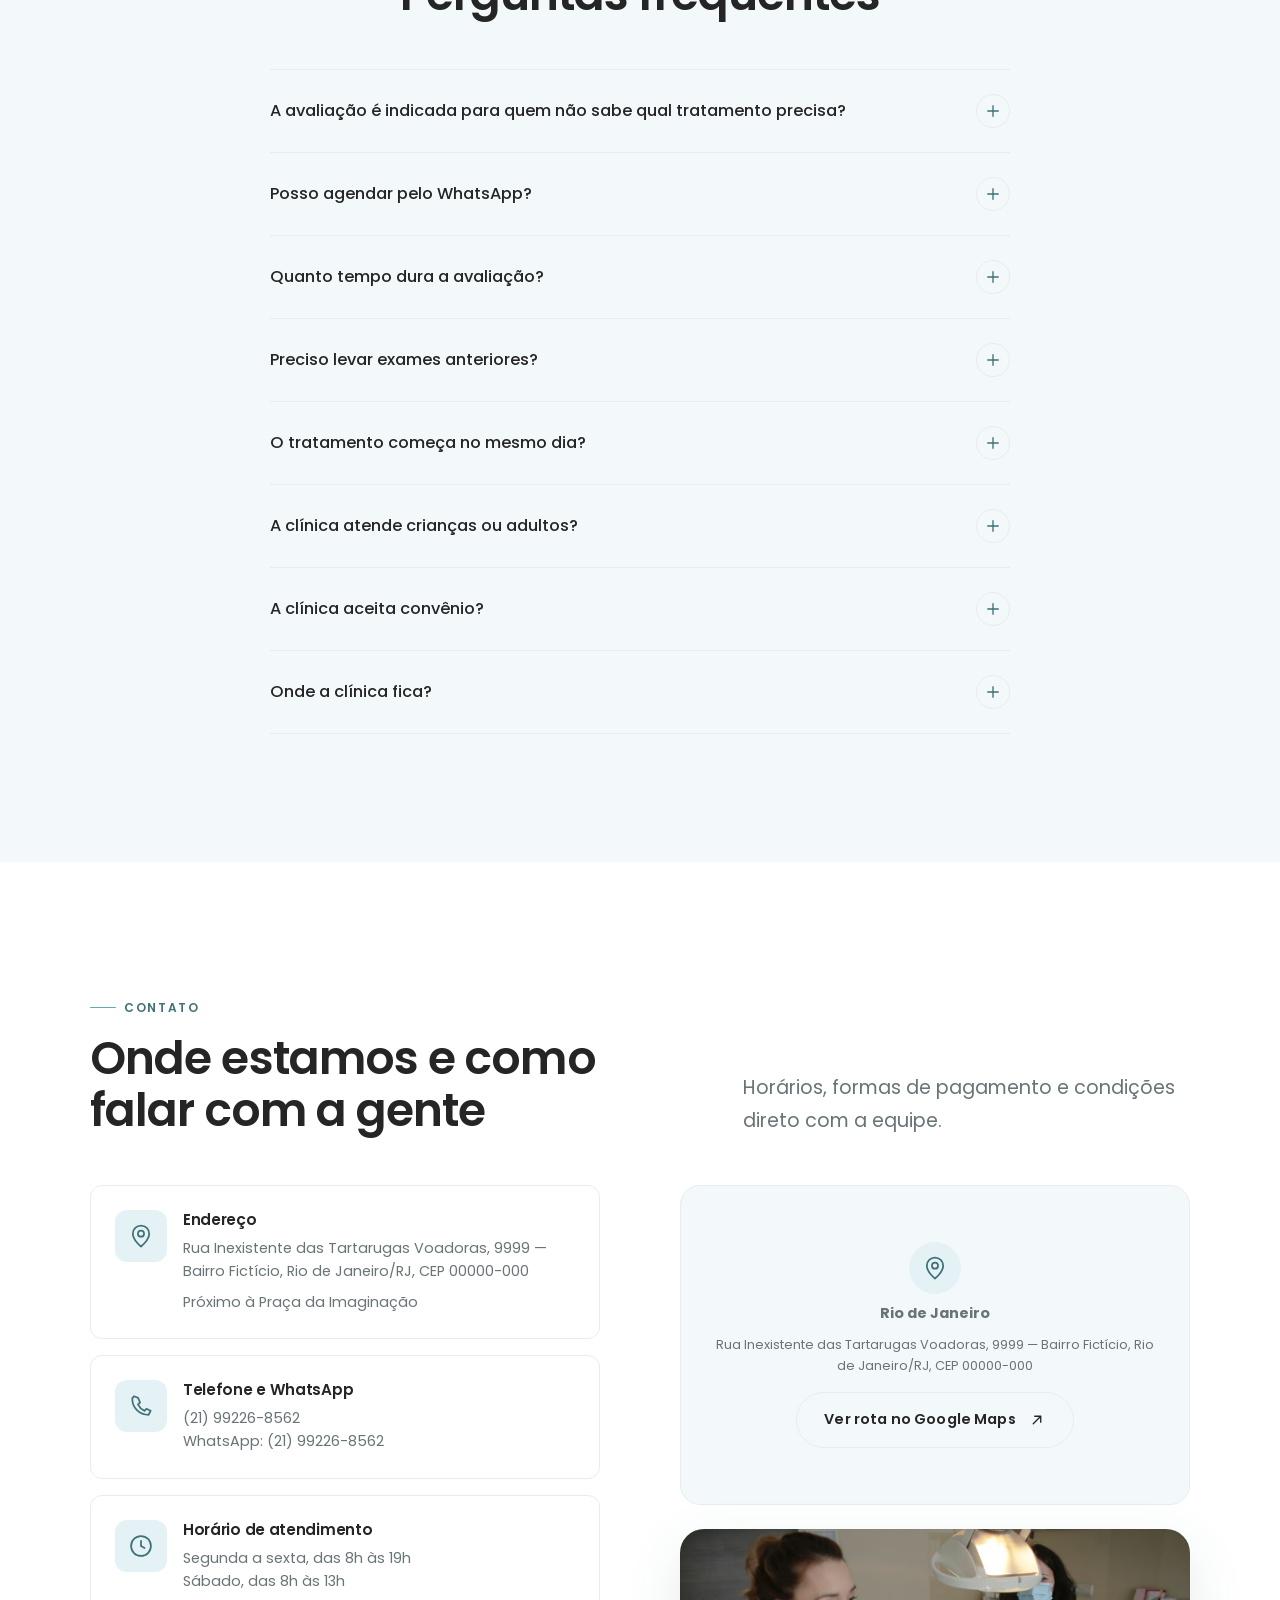
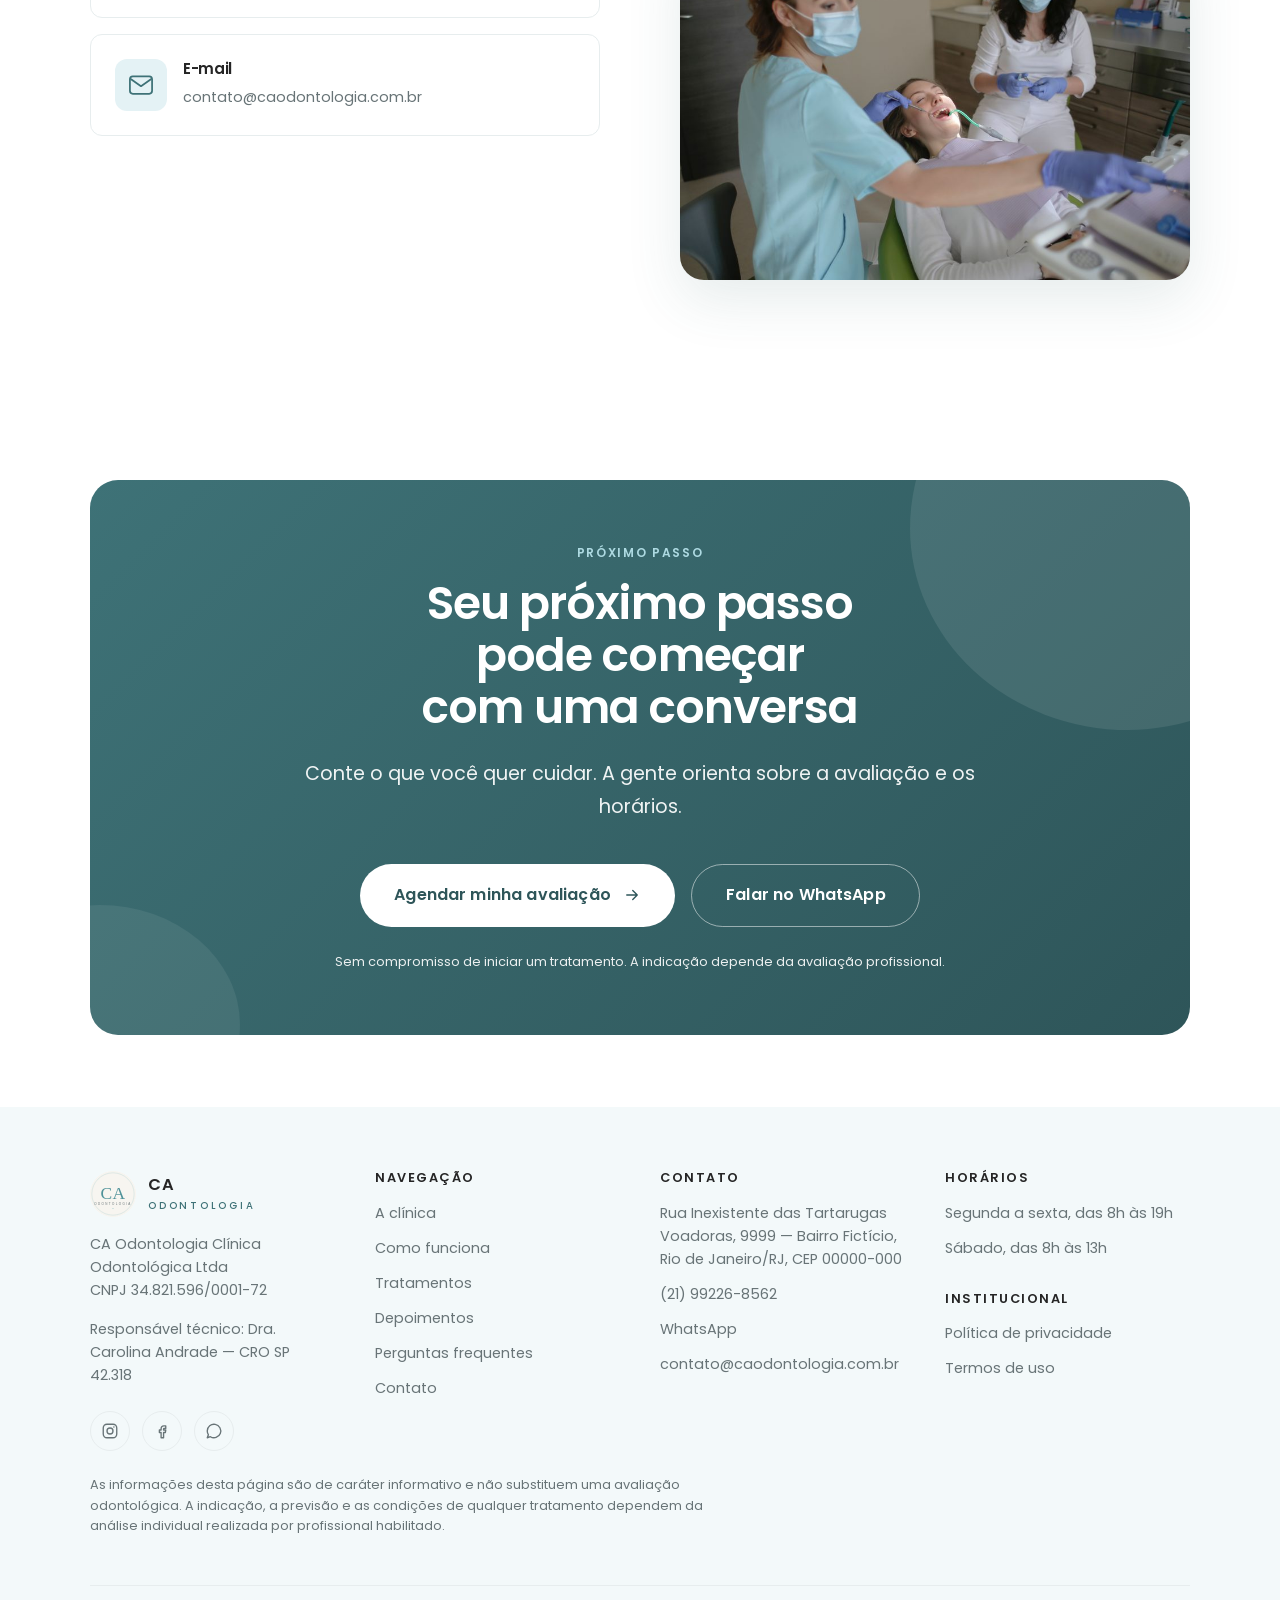
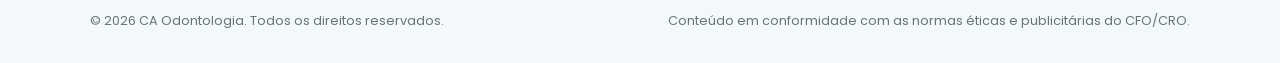
==== commit cfa68e94: "Atualizar telefone e endereço fictício" ====
--- a/index.html
+++ b/index.html
@@ -1014,8 +1014,8 @@
             <span class="icon-badge icon-badge--round" aria-hidden="true">
               <svg class="icon icon--lg" viewBox="0 0 24 24"><path d="M12 21s7-5.6 7-11a7 7 0 1 0-14 0c0 5.4 7 11 7 11Z"/><circle cx="12" cy="10" r="2.6"/></svg>
             </span>
-            <strong data-cfg="cidade">Pinheiros, São Paulo</strong>
-            <span class="xs" data-cfg="endereco">Rua Fradique Coutinho, 812</span>
+            <strong data-cfg="cidade">Rio de Janeiro</strong>
+            <span class="xs" data-cfg="endereco">Rua Inexistente das Tartarugas Voadoras, 9999</span>
             <a class="btn btn--outline" id="rotaMaps" href="#" target="_blank" rel="noopener" style="margin-top:var(--sp-2)">
               Ver rota no Google Maps
               <svg class="icon icon--sm" viewBox="0 0 24 24" aria-hidden="true"><path d="M7 17 17 7M9 7h8v8"/></svg>
